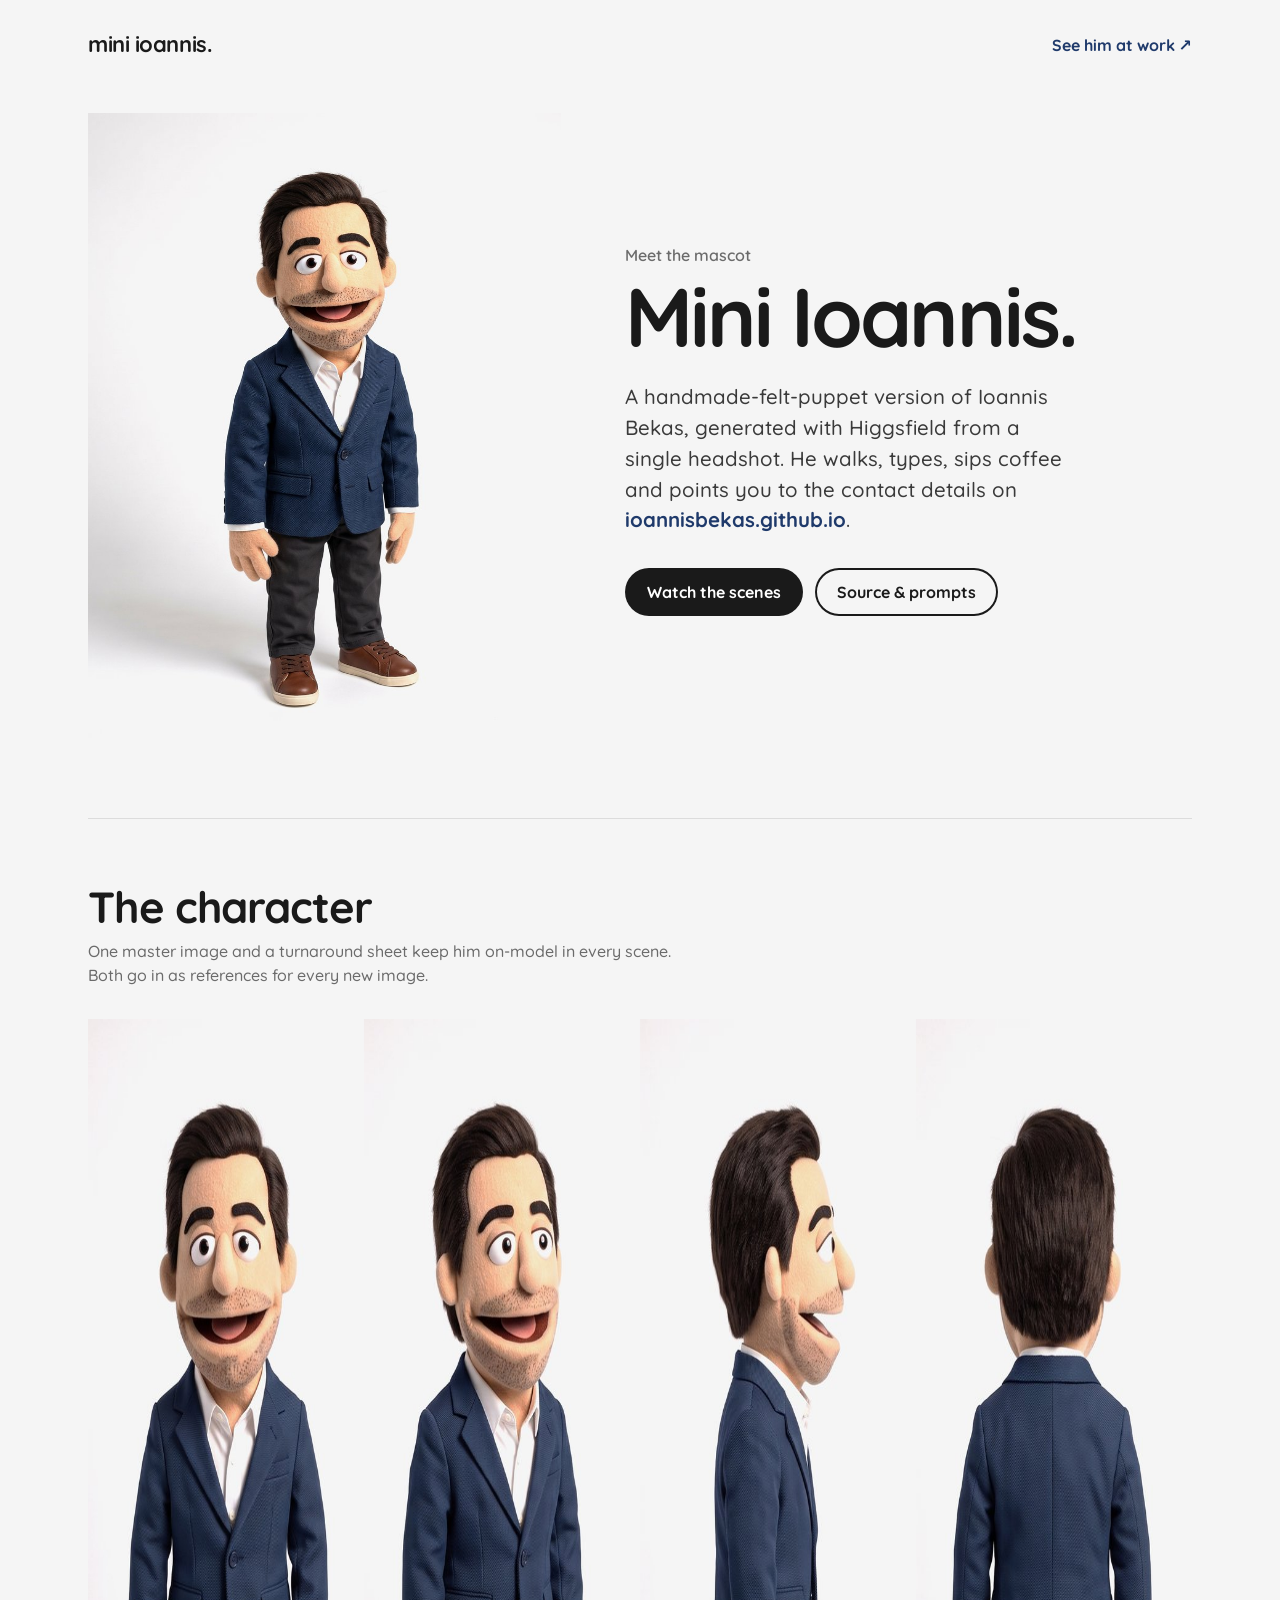
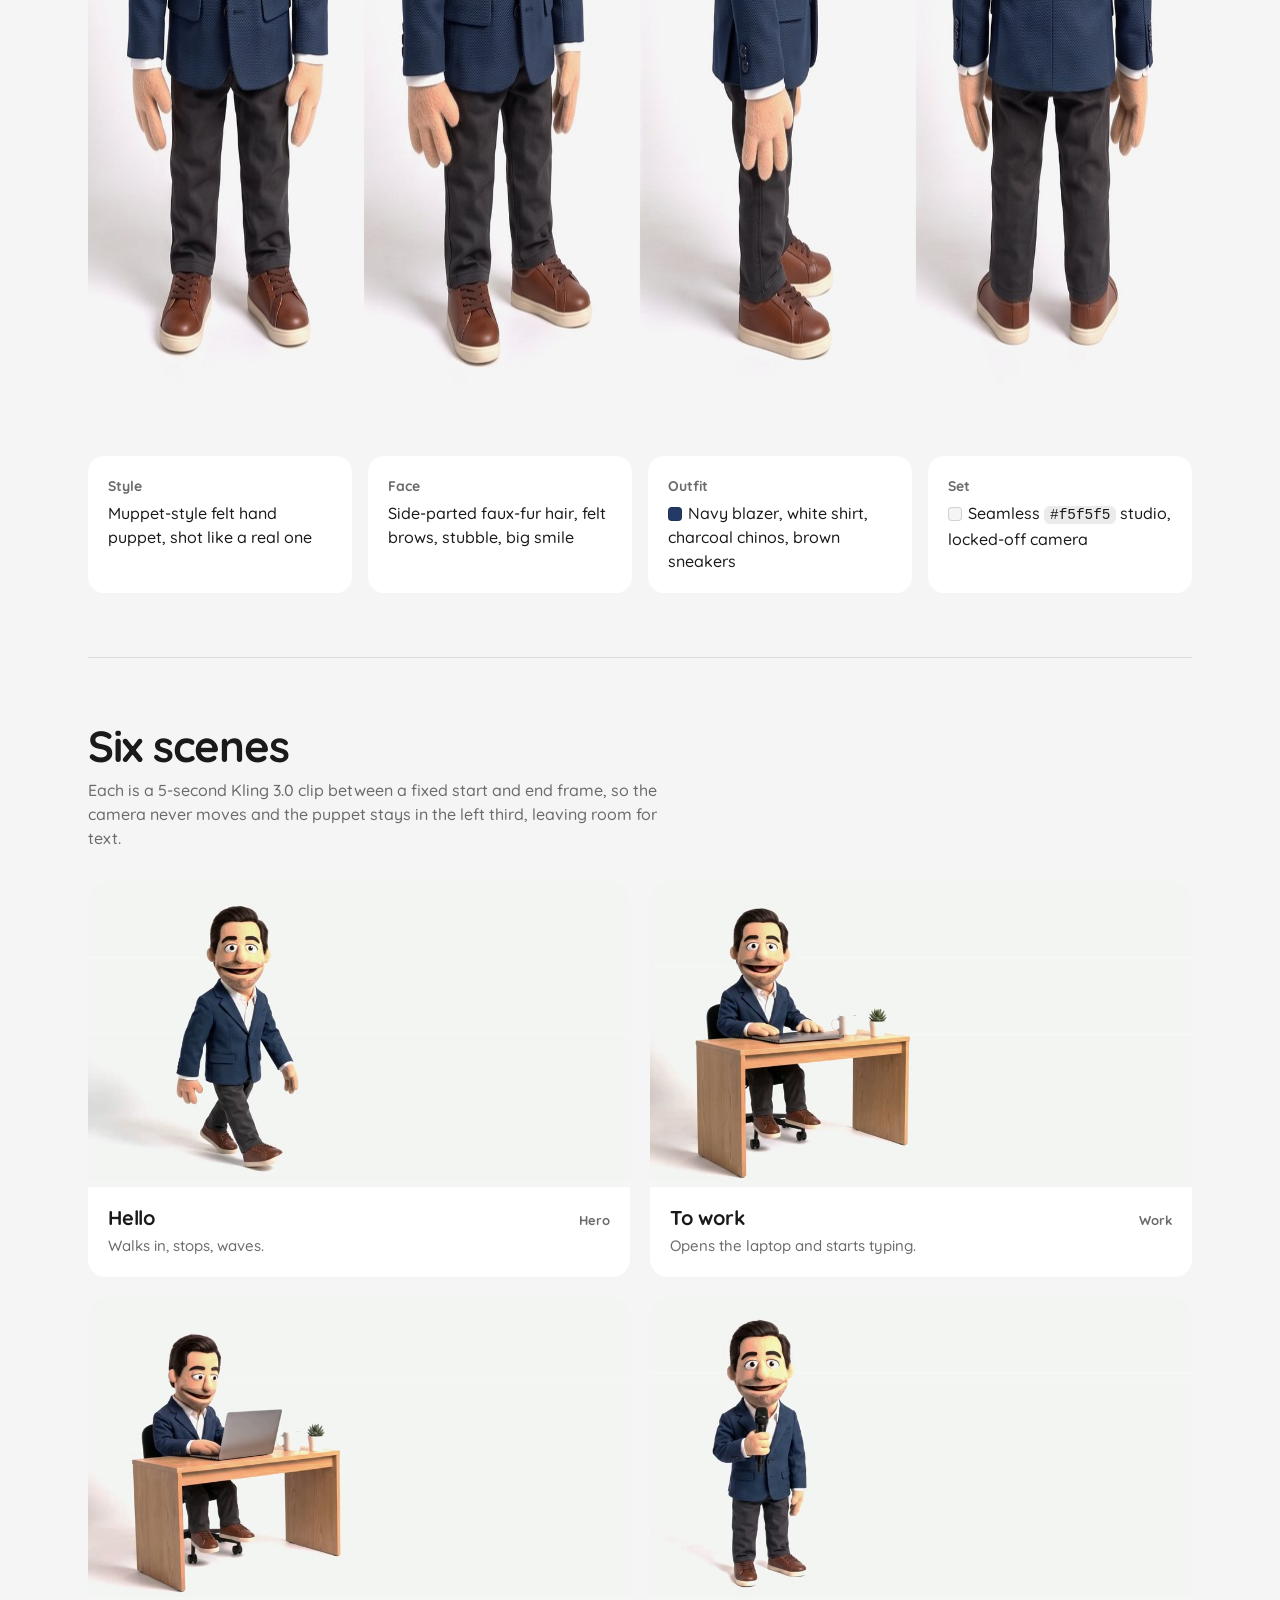
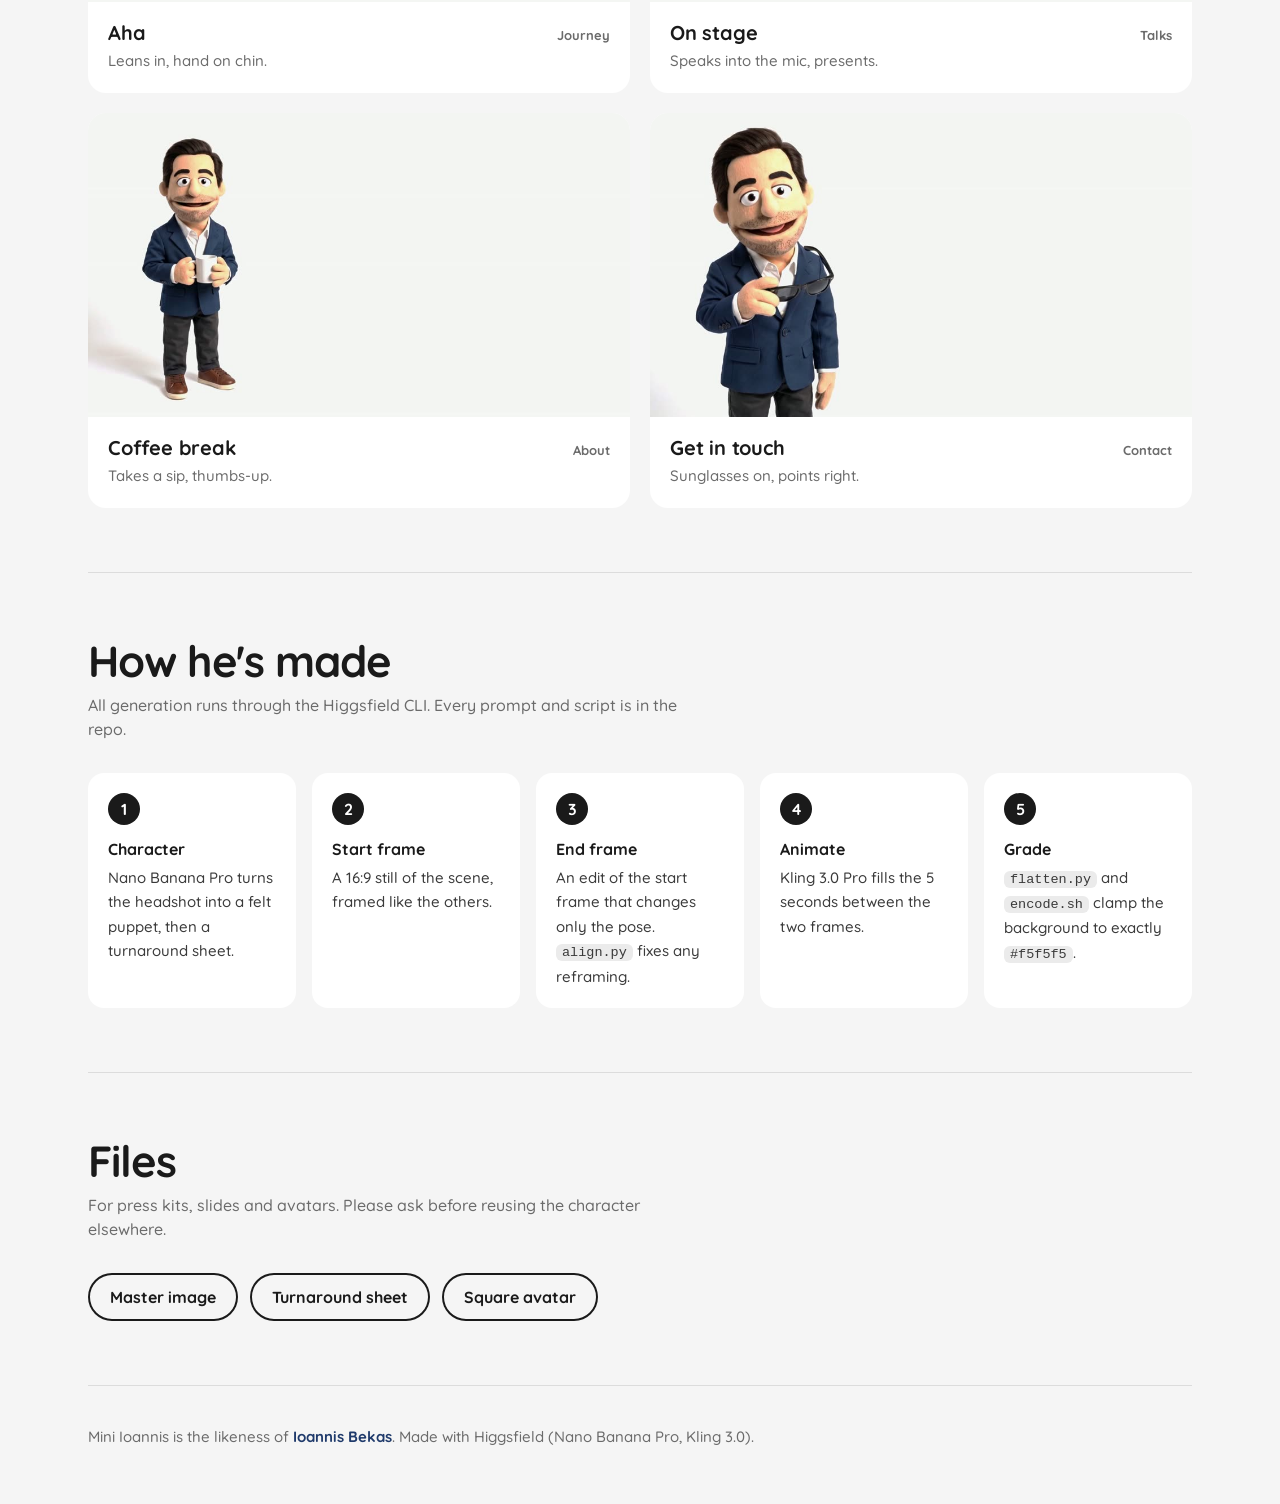
==== index.html @ 3419c479 "Add mascot showcase page for GitHub Pages index.html presents the character, turnaround, six looping" ====
<!doctype html>
<html lang="en">
<head>
  <meta charset="utf-8">
  <meta name="viewport" content="width=device-width, initial-scale=1">
  <title>Mini Ioannis | Mascot</title>
  <meta name="description" content="A felt-puppet version of Ioannis Bekas, generated with Higgsfield: character sheet, scenes and how he was made.">
  <meta name="color-scheme" content="light">
  <meta property="og:title" content="Mini Ioannis, the mascot">
  <meta property="og:image" content="https://ioannisbekas.github.io/Ioannis-Bekas-mascot/docs/character.jpg">
  <link rel="icon" type="image/png" href="docs/favicon.png">
  <link rel="preconnect" href="https://fonts.googleapis.com">
  <link rel="preconnect" href="https://fonts.gstatic.com" crossorigin>
  <link href="https://fonts.googleapis.com/css2?family=Quicksand:wght@500;600;700&display=swap" rel="stylesheet">
  <style>
    :root {
      /* Matches the graded background of every image and clip. */
      --bg: #f5f5f5;
      --ink: #1a1a1a;
      --muted: #6b6b6b;
      --line: #dcdcdc;
      --card: #ffffff;
      --accent: #1f3a6b;
      --gutter: clamp(16px, 4vw, 48px);
      color-scheme: light;
    }
    * { box-sizing: border-box; }
    html { scroll-behavior: smooth; }
    body {
      margin: 0;
      background: var(--bg);
      color: var(--ink);
      font-family: "Quicksand", system-ui, sans-serif;
      font-weight: 500;
      line-height: 1.5;
      -webkit-font-smoothing: antialiased;
    }
    a { color: var(--accent); font-weight: 700; text-decoration: none; }
    a:hover { text-decoration: underline; }
    img, video { display: block; max-width: 100%; }
    .wrap { max-width: 1200px; margin: 0 auto; padding: 0 var(--gutter); }

    header.top { display: flex; justify-content: space-between; align-items: center; padding: 28px 0; }
    .mark { font-weight: 700; font-size: 22px; color: var(--ink); letter-spacing: -0.02em; }

    .hero { display: grid; grid-template-columns: 5fr 6fr; align-items: center; gap: clamp(24px, 5vw, 72px); padding: 24px 0 72px; }
    .hero img { width: 100%; height: auto; }
    .kicker { margin: 0 0 8px; color: var(--muted); font-weight: 600; }
    h1 { margin: 0; font-size: clamp(44px, 6.5vw, 96px); line-height: 1; letter-spacing: -0.035em; }
    .lead { margin: 24px 0 32px; font-size: clamp(18px, 1.6vw, 21px); color: #3a3a3a; max-width: 38ch; }
    .buttons { display: flex; flex-wrap: wrap; gap: 12px; }
    .btn { display: inline-block; padding: 12px 22px; border-radius: 999px; background: var(--ink); color: #fff; }
    .btn--ghost { background: transparent; color: var(--ink); box-shadow: inset 0 0 0 2px var(--ink); }
    .btn:hover { text-decoration: none; transform: translateY(-2px); }
    .btn { transition: transform .2s; }

    section { padding: 64px 0; border-top: 1px solid var(--line); }
    h2 { margin: 0 0 8px; font-size: clamp(30px, 3.4vw, 48px); letter-spacing: -0.025em; line-height: 1.1; }
    .sub { margin: 0 0 32px; color: var(--muted); max-width: 60ch; }

    .spec { display: grid; grid-template-columns: repeat(4, 1fr); gap: 16px; margin: 32px 0 0; padding: 0; list-style: none; }
    .spec li { background: var(--card); border-radius: 16px; padding: 20px; }
    .spec b { display: block; margin-bottom: 4px; font-size: 14px; color: var(--muted); }
    .swatch { display: inline-block; width: 14px; height: 14px; border-radius: 4px; vertical-align: -2px; margin-right: 6px; box-shadow: inset 0 0 0 1px rgba(0,0,0,.15); }

    .scenes { display: grid; grid-template-columns: repeat(2, 1fr); gap: 20px; margin: 0; padding: 0; list-style: none; }
    .scene { background: var(--card); border-radius: 18px; overflow: hidden; }
    .scene video { width: 100%; aspect-ratio: 16 / 9; object-fit: cover; background: var(--bg); }
    .scene-meta { display: flex; justify-content: space-between; align-items: baseline; gap: 12px; padding: 16px 20px 20px; }
    .scene h3 { margin: 0; font-size: 20px; letter-spacing: -0.01em; }
    .scene p { margin: 2px 0 0; color: var(--muted); font-size: 15px; }
    .scene .tag { flex: none; font-size: 13px; font-weight: 700; color: var(--muted); }

    .steps { counter-reset: s; display: grid; grid-template-columns: repeat(5, 1fr); gap: 16px; margin: 0; padding: 0; list-style: none; }
    .steps li { counter-increment: s; background: var(--card); border-radius: 16px; padding: 20px; }
    .steps li::before { content: counter(s); display: grid; place-items: center; width: 32px; height: 32px; margin-bottom: 12px; border-radius: 50%; background: var(--ink); color: #fff; font-weight: 700; }
    .steps b { display: block; margin-bottom: 4px; }
    .steps span { color: #3a3a3a; font-size: 15px; }
    code { font-family: ui-monospace, "Cascadia Code", Consolas, monospace; font-size: .9em; background: #ebebeb; padding: 1px 6px; border-radius: 6px; }

    .downloads { display: flex; flex-wrap: wrap; gap: 12px; }
    footer { padding: 40px 0 56px; color: var(--muted); font-size: 15px; border-top: 1px solid var(--line); }

    @media (max-width: 900px) {
      .hero { grid-template-columns: 1fr; }
      .hero img { max-width: 420px; margin: 0 auto; }
      .spec { grid-template-columns: 1fr 1fr; }
      .scenes { grid-template-columns: 1fr; }
      .steps { grid-template-columns: 1fr; }
    }
    @media (prefers-reduced-motion: reduce) { html { scroll-behavior: auto; } .btn { transition: none; } }
  </style>
</head>
<body>
  <div class="wrap">
    <header class="top">
      <span class="mark">mini ioannis.</span>
      <a href="https://ioannisbekas.github.io/">See him at work ↗</a>
    </header>

    <div class="hero">
      <img src="docs/master-web.jpg" alt="Felt puppet of Ioannis Bekas in a navy blazer, white shirt and charcoal chinos" width="900" height="1200">
      <div>
        <p class="kicker">Meet the mascot</p>
        <h1>Mini Ioannis.</h1>
        <p class="lead">A handmade-felt-puppet version of Ioannis Bekas, generated with Higgsfield from a single headshot. He walks, types, sips coffee and points you to the contact details on <a href="https://ioannisbekas.github.io/">ioannisbekas.github.io</a>.</p>
        <div class="buttons">
          <a class="btn" href="#scenes">Watch the scenes</a>
          <a class="btn btn--ghost" href="https://github.com/IoannisBekas/Ioannis-Bekas-mascot">Source &amp; prompts</a>
        </div>
      </div>
    </div>

    <section id="character">
      <h2>The character</h2>
      <p class="sub">One master image and a turnaround sheet keep him on-model in every scene. Both go in as references for every new image.</p>
      <img src="docs/turnaround-web.jpg" alt="Turnaround sheet: front, three-quarter, side and back views of the puppet" width="1800" height="1005" loading="lazy">
      <ul class="spec">
        <li><b>Style</b>Muppet-style felt hand puppet, shot like a real one</li>
        <li><b>Face</b>Side-parted faux-fur hair, felt brows, stubble, big smile</li>
        <li><b>Outfit</b><span class="swatch" style="background:#233a66"></span>Navy blazer, white shirt, charcoal chinos, brown sneakers</li>
        <li><b>Set</b><span class="swatch" style="background:#f5f5f5"></span>Seamless <code>#f5f5f5</code> studio, locked-off camera</li>
      </ul>
    </section>

    <section id="scenes">
      <h2>Six scenes</h2>
      <p class="sub">Each is a 5-second Kling 3.0 clip between a fixed start and end frame, so the camera never moves and the puppet stays in the left third, leaving room for text.</p>
      <ul class="scenes">
        <li class="scene"><video muted loop playsinline preload="none" poster="docs/posters/scene1.jpg" data-src="video/web/scene1.mp4"></video><div class="scene-meta"><div><h3>Hello</h3><p>Walks in, stops, waves.</p></div><span class="tag">Hero</span></div></li>
        <li class="scene"><video muted loop playsinline preload="none" poster="docs/posters/scene2.jpg" data-src="video/web/scene2.mp4"></video><div class="scene-meta"><div><h3>To work</h3><p>Opens the laptop and starts typing.</p></div><span class="tag">Work</span></div></li>
        <li class="scene"><video muted loop playsinline preload="none" poster="docs/posters/scene3.jpg" data-src="video/web/scene3.mp4"></video><div class="scene-meta"><div><h3>Aha</h3><p>Leans in, hand on chin.</p></div><span class="tag">Journey</span></div></li>
        <li class="scene"><video muted loop playsinline preload="none" poster="docs/posters/scene6.jpg" data-src="video/web/scene6.mp4"></video><div class="scene-meta"><div><h3>On stage</h3><p>Speaks into the mic, presents.</p></div><span class="tag">Talks</span></div></li>
        <li class="scene"><video muted loop playsinline preload="none" poster="docs/posters/scene4.jpg" data-src="video/web/scene4.mp4"></video><div class="scene-meta"><div><h3>Coffee break</h3><p>Takes a sip, thumbs-up.</p></div><span class="tag">About</span></div></li>
        <li class="scene"><video muted loop playsinline preload="none" poster="docs/posters/scene5.jpg" data-src="video/web/scene5.mp4"></video><div class="scene-meta"><div><h3>Get in touch</h3><p>Sunglasses on, points right.</p></div><span class="tag">Contact</span></div></li>
      </ul>
    </section>

    <section id="how">
      <h2>How he's made</h2>
      <p class="sub">All generation runs through the Higgsfield CLI. Every prompt and script is in the repo.</p>
      <ol class="steps">
        <li><b>Character</b><span>Nano Banana Pro turns the headshot into a felt puppet, then a turnaround sheet.</span></li>
        <li><b>Start frame</b><span>A 16:9 still of the scene, framed like the others.</span></li>
        <li><b>End frame</b><span>An edit of the start frame that changes only the pose. <code>align.py</code> fixes any reframing.</span></li>
        <li><b>Animate</b><span>Kling 3.0 Pro fills the 5 seconds between the two frames.</span></li>
        <li><b>Grade</b><span><code>flatten.py</code> and <code>encode.sh</code> clamp the background to exactly <code>#f5f5f5</code>.</span></li>
      </ol>
    </section>

    <section id="downloads">
      <h2>Files</h2>
      <p class="sub">For press kits, slides and avatars. Please ask before reusing the character elsewhere.</p>
      <div class="downloads">
        <a class="btn btn--ghost" href="character/master.png" download>Master image</a>
        <a class="btn btn--ghost" href="character/turnaround.png" download>Turnaround sheet</a>
        <a class="btn btn--ghost" href="character/avatar.png" download>Square avatar</a>
      </div>
    </section>

    <footer>Mini Ioannis is the likeness of <a href="https://ioannisbekas.github.io/">Ioannis Bekas</a>. Made with Higgsfield (Nano Banana Pro, Kling 3.0).</footer>
  </div>

  <script>
    // Clips load and play only while on screen, so the page stays light.
    const io = new IntersectionObserver((entries) => {
      entries.forEach(({ target: v, isIntersecting }) => {
        if (isIntersecting) {
          if (!v.src) v.src = v.dataset.src;
          if (!matchMedia('(prefers-reduced-motion: reduce)').matches) v.play().catch(() => {});
        } else if (v.src) {
          v.pause();
        }
      });
    }, { threshold: 0.35 });
    document.querySelectorAll('video[data-src]').forEach((v) => io.observe(v));
  </script>
</body>
</html>
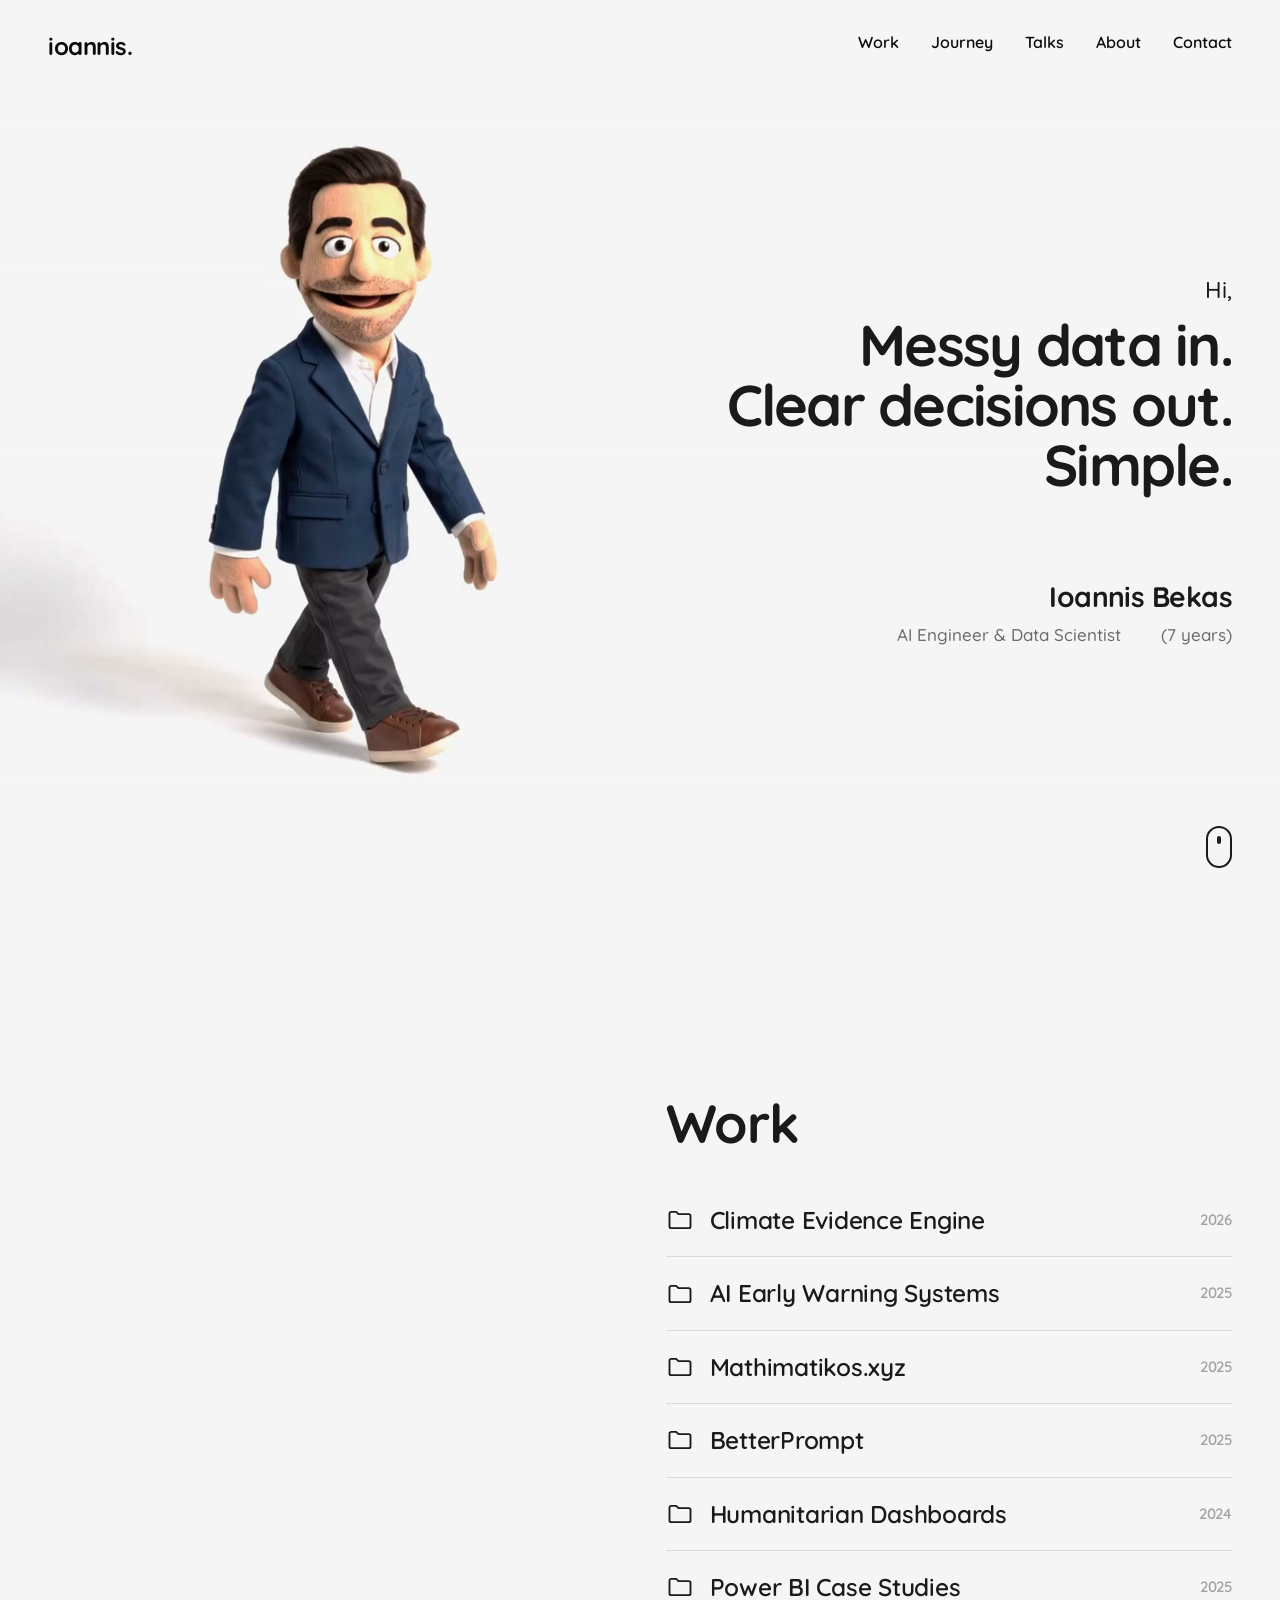
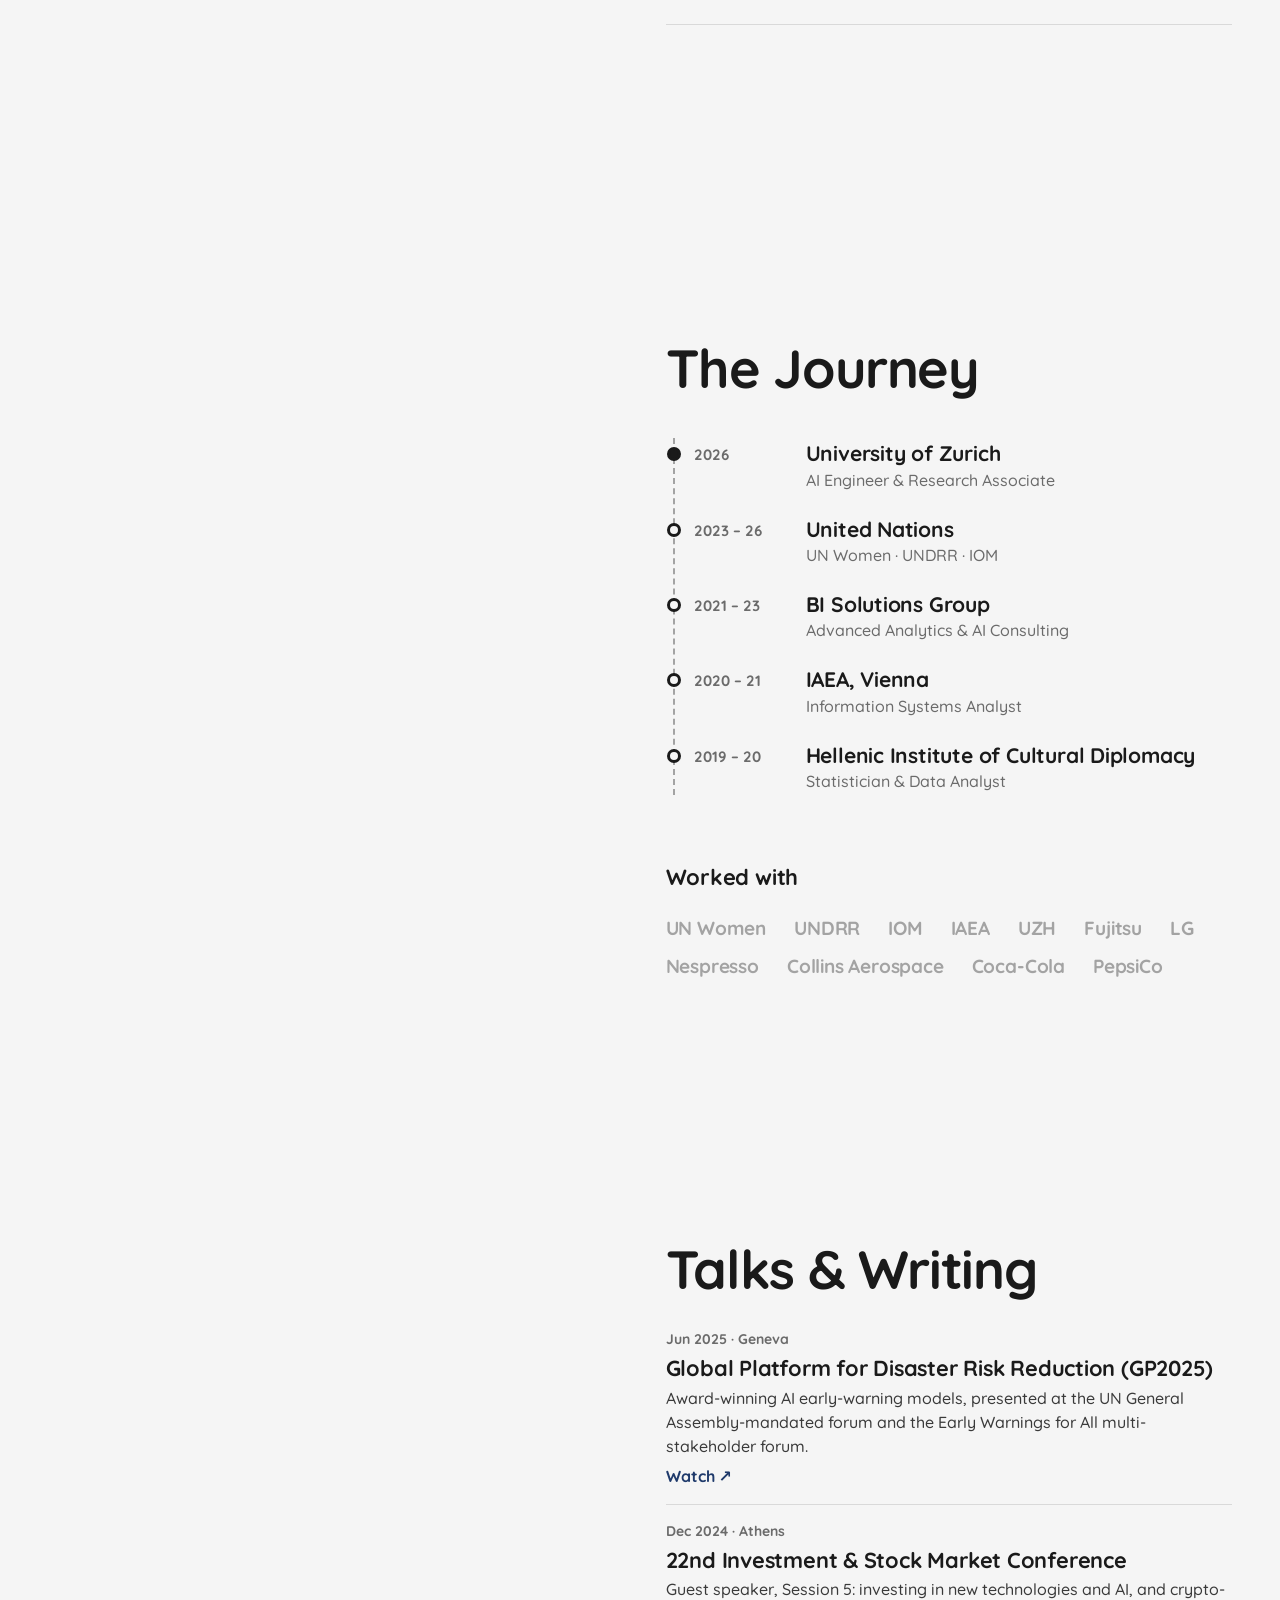
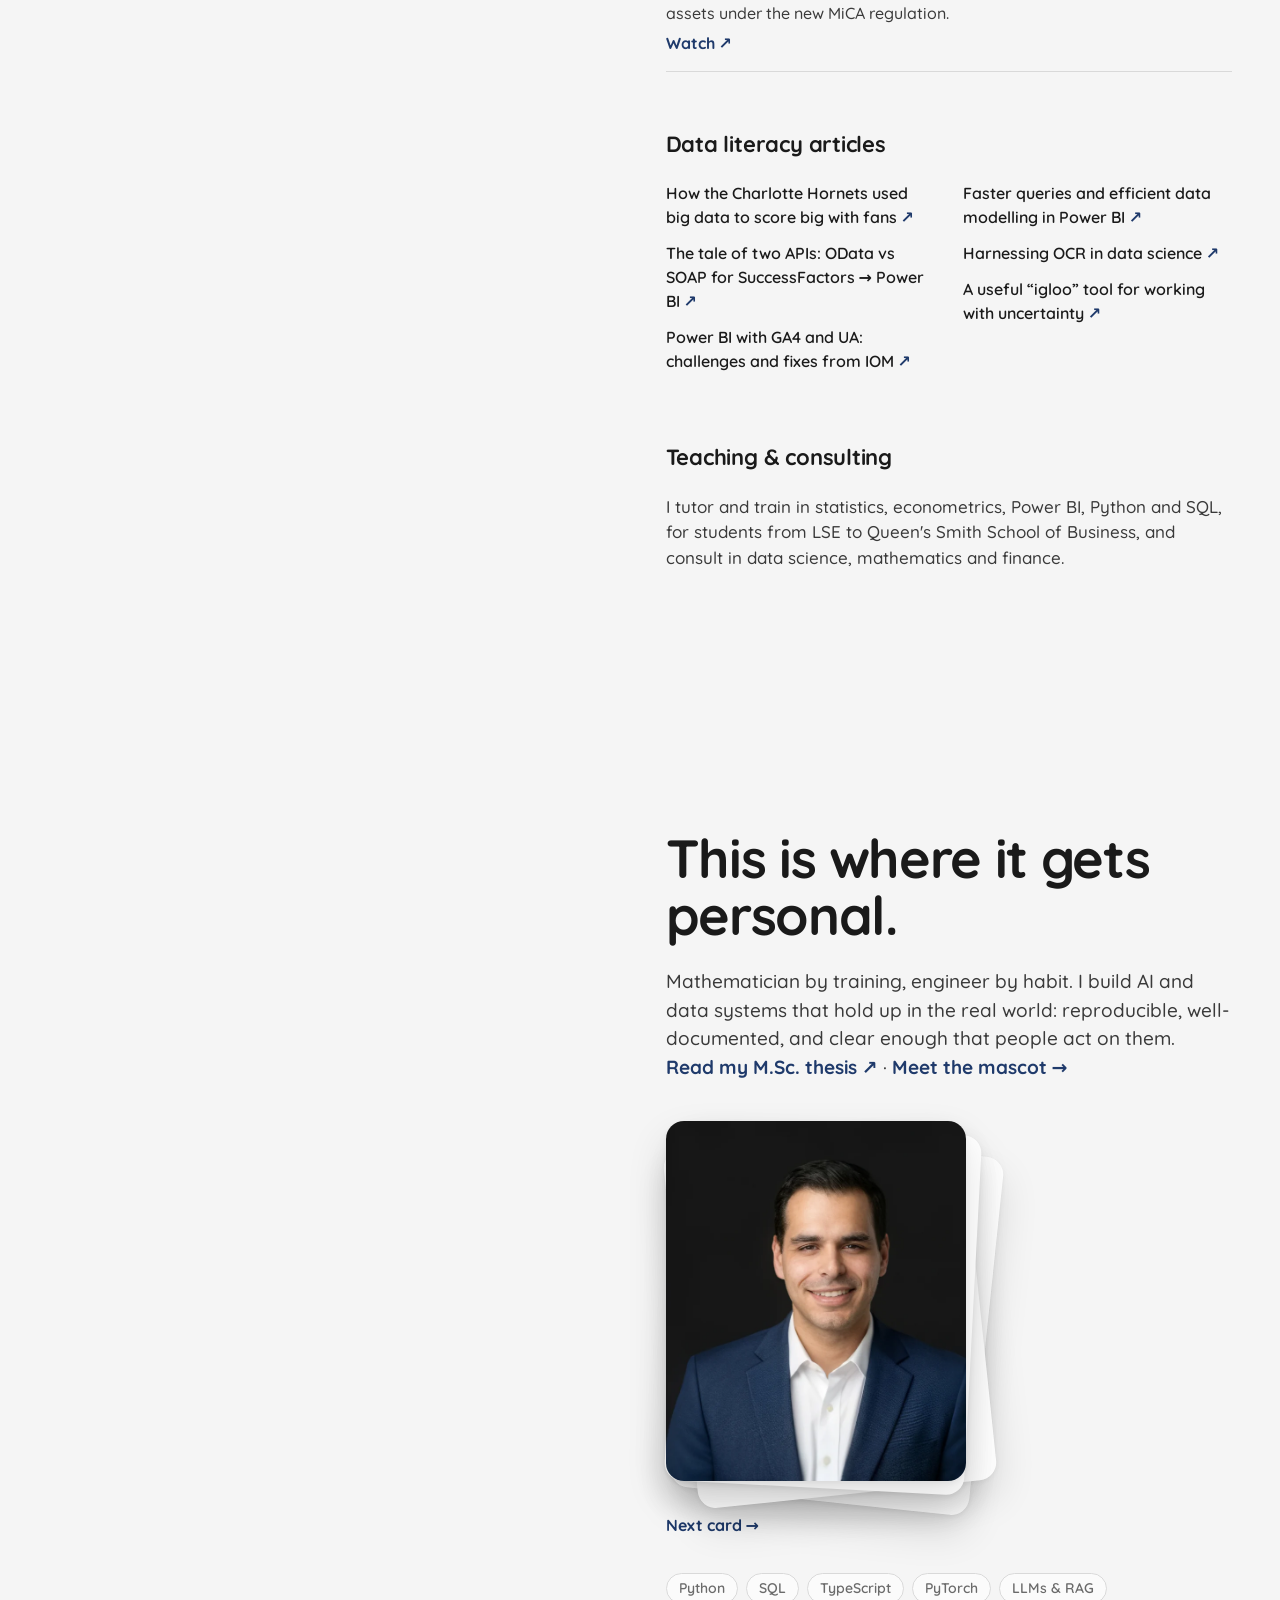
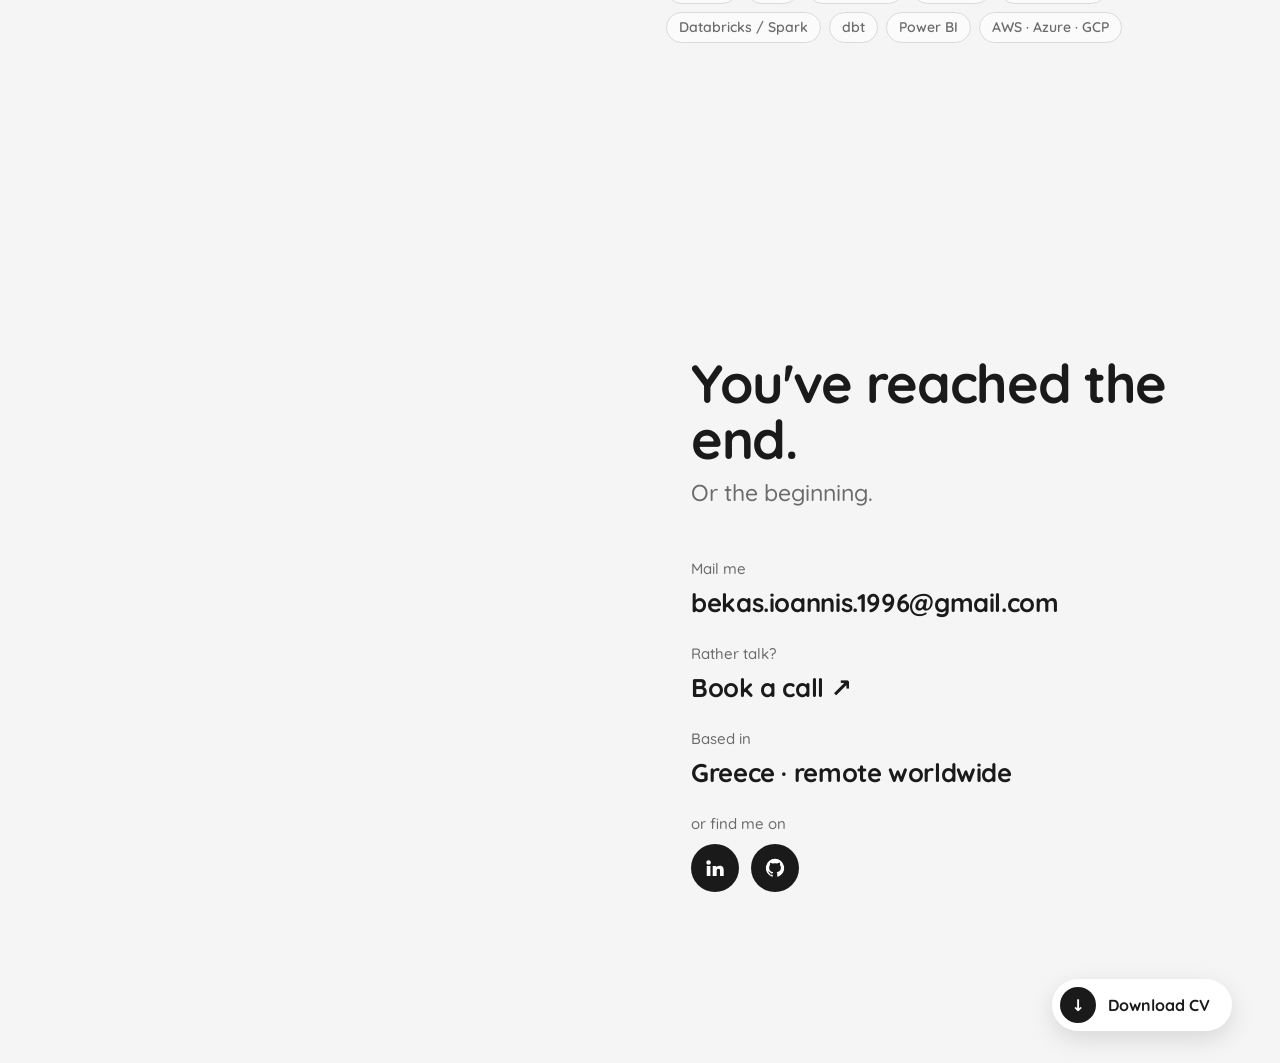
==== commit 0dc18aaa: "Serve the portfolio from this repo; move showcase to /kit/ The portfolio (index.html, styles.css, ma" ====
--- a/index.html
+++ b/index.html
@@ -2,178 +2,233 @@
 <html lang="en">
 <head>
   <meta charset="utf-8">
-  <meta name="viewport" content="width=device-width, initial-scale=1">
-  <title>Mini Ioannis | Mascot</title>
-  <meta name="description" content="A felt-puppet version of Ioannis Bekas, generated with Higgsfield: character sheet, scenes and how he was made.">
+  <meta name="viewport" content="width=device-width, initial-scale=1, viewport-fit=cover">
+  <title>Ioannis Bekas | AI Engineer &amp; Data Scientist</title>
+  <meta name="description" content="Ioannis Bekas: AI engineer and data scientist. Seven years turning messy data into decisions for the United Nations, the University of Zurich and Fortune 500 teams.">
+  <meta name="theme-color" content="#f5f5f5">
   <meta name="color-scheme" content="light">
-  <meta property="og:title" content="Mini Ioannis, the mascot">
-  <meta property="og:image" content="https://ioannisbekas.github.io/Ioannis-Bekas-mascot/docs/character.jpg">
-  <link rel="icon" type="image/png" href="docs/favicon.png">
+  <meta property="og:type" content="website">
+  <meta property="og:title" content="Ioannis Bekas | AI Engineer & Data Scientist">
+  <meta property="og:description" content="Messy data in. Clear decisions out.">
+  <meta property="og:url" content="https://ioannisbekas.github.io/ioannis-Bekas-mascot/">
+  <meta property="og:image" content="https://ioannisbekas.github.io/ioannis-Bekas-mascot/media/img/og.jpg">
+  <link rel="canonical" href="https://ioannisbekas.github.io/ioannis-Bekas-mascot/">
+  <meta name="twitter:card" content="summary_large_image">
+  <link rel="icon" type="image/png" href="media/img/favicon.png">
+  <link rel="apple-touch-icon" href="media/img/apple-touch-icon.png">
   <link rel="preconnect" href="https://fonts.googleapis.com">
   <link rel="preconnect" href="https://fonts.gstatic.com" crossorigin>
   <link href="https://fonts.googleapis.com/css2?family=Quicksand:wght@500;600;700&display=swap" rel="stylesheet">
-  <style>
-    :root {
-      /* Matches the graded background of every image and clip. */
-      --bg: #f5f5f5;
-      --ink: #1a1a1a;
-      --muted: #6b6b6b;
-      --line: #dcdcdc;
-      --card: #ffffff;
-      --accent: #1f3a6b;
-      --gutter: clamp(16px, 4vw, 48px);
-      color-scheme: light;
-    }
-    * { box-sizing: border-box; }
-    html { scroll-behavior: smooth; }
-    body {
-      margin: 0;
-      background: var(--bg);
-      color: var(--ink);
-      font-family: "Quicksand", system-ui, sans-serif;
-      font-weight: 500;
-      line-height: 1.5;
-      -webkit-font-smoothing: antialiased;
-    }
-    a { color: var(--accent); font-weight: 700; text-decoration: none; }
-    a:hover { text-decoration: underline; }
-    img, video { display: block; max-width: 100%; }
-    .wrap { max-width: 1200px; margin: 0 auto; padding: 0 var(--gutter); }
-
-    header.top { display: flex; justify-content: space-between; align-items: center; padding: 28px 0; }
-    .mark { font-weight: 700; font-size: 22px; color: var(--ink); letter-spacing: -0.02em; }
-
-    .hero { display: grid; grid-template-columns: 5fr 6fr; align-items: center; gap: clamp(24px, 5vw, 72px); padding: 24px 0 72px; }
-    .hero img { width: 100%; height: auto; }
-    .kicker { margin: 0 0 8px; color: var(--muted); font-weight: 600; }
-    h1 { margin: 0; font-size: clamp(44px, 6.5vw, 96px); line-height: 1; letter-spacing: -0.035em; }
-    .lead { margin: 24px 0 32px; font-size: clamp(18px, 1.6vw, 21px); color: #3a3a3a; max-width: 38ch; }
-    .buttons { display: flex; flex-wrap: wrap; gap: 12px; }
-    .btn { display: inline-block; padding: 12px 22px; border-radius: 999px; background: var(--ink); color: #fff; }
-    .btn--ghost { background: transparent; color: var(--ink); box-shadow: inset 0 0 0 2px var(--ink); }
-    .btn:hover { text-decoration: none; transform: translateY(-2px); }
-    .btn { transition: transform .2s; }
-
-    section { padding: 64px 0; border-top: 1px solid var(--line); }
-    h2 { margin: 0 0 8px; font-size: clamp(30px, 3.4vw, 48px); letter-spacing: -0.025em; line-height: 1.1; }
-    .sub { margin: 0 0 32px; color: var(--muted); max-width: 60ch; }
-
-    .spec { display: grid; grid-template-columns: repeat(4, 1fr); gap: 16px; margin: 32px 0 0; padding: 0; list-style: none; }
-    .spec li { background: var(--card); border-radius: 16px; padding: 20px; }
-    .spec b { display: block; margin-bottom: 4px; font-size: 14px; color: var(--muted); }
-    .swatch { display: inline-block; width: 14px; height: 14px; border-radius: 4px; vertical-align: -2px; margin-right: 6px; box-shadow: inset 0 0 0 1px rgba(0,0,0,.15); }
-
-    .scenes { display: grid; grid-template-columns: repeat(2, 1fr); gap: 20px; margin: 0; padding: 0; list-style: none; }
-    .scene { background: var(--card); border-radius: 18px; overflow: hidden; }
-    .scene video { width: 100%; aspect-ratio: 16 / 9; object-fit: cover; background: var(--bg); }
-    .scene-meta { display: flex; justify-content: space-between; align-items: baseline; gap: 12px; padding: 16px 20px 20px; }
-    .scene h3 { margin: 0; font-size: 20px; letter-spacing: -0.01em; }
-    .scene p { margin: 2px 0 0; color: var(--muted); font-size: 15px; }
-    .scene .tag { flex: none; font-size: 13px; font-weight: 700; color: var(--muted); }
-
-    .steps { counter-reset: s; display: grid; grid-template-columns: repeat(5, 1fr); gap: 16px; margin: 0; padding: 0; list-style: none; }
-    .steps li { counter-increment: s; background: var(--card); border-radius: 16px; padding: 20px; }
-    .steps li::before { content: counter(s); display: grid; place-items: center; width: 32px; height: 32px; margin-bottom: 12px; border-radius: 50%; background: var(--ink); color: #fff; font-weight: 700; }
-    .steps b { display: block; margin-bottom: 4px; }
-    .steps span { color: #3a3a3a; font-size: 15px; }
-    code { font-family: ui-monospace, "Cascadia Code", Consolas, monospace; font-size: .9em; background: #ebebeb; padding: 1px 6px; border-radius: 6px; }
-
-    .downloads { display: flex; flex-wrap: wrap; gap: 12px; }
-    footer { padding: 40px 0 56px; color: var(--muted); font-size: 15px; border-top: 1px solid var(--line); }
-
-    @media (max-width: 900px) {
-      .hero { grid-template-columns: 1fr; }
-      .hero img { max-width: 420px; margin: 0 auto; }
-      .spec { grid-template-columns: 1fr 1fr; }
-      .scenes { grid-template-columns: 1fr; }
-      .steps { grid-template-columns: 1fr; }
-    }
-    @media (prefers-reduced-motion: reduce) { html { scroll-behavior: auto; } .btn { transition: none; } }
-  </style>
+  <link rel="preload" as="image" href="media/img/scene1_first.jpg">
+  <link rel="stylesheet" href="styles.css">
 </head>
 <body>
-  <div class="wrap">
-    <header class="top">
-      <span class="mark">mini ioannis.</span>
-      <a href="https://ioannisbekas.github.io/">See him at work ↗</a>
-    </header>
-
-    <div class="hero">
-      <img src="docs/master-web.jpg" alt="Felt puppet of Ioannis Bekas in a navy blazer, white shirt and charcoal chinos" width="900" height="1200">
-      <div>
-        <p class="kicker">Meet the mascot</p>
-        <h1>Mini Ioannis.</h1>
-        <p class="lead">A handmade-felt-puppet version of Ioannis Bekas, generated with Higgsfield from a single headshot. He walks, types, sips coffee and points you to the contact details on <a href="https://ioannisbekas.github.io/">ioannisbekas.github.io</a>.</p>
-        <div class="buttons">
-          <a class="btn" href="#scenes">Watch the scenes</a>
-          <a class="btn btn--ghost" href="https://github.com/IoannisBekas/Ioannis-Bekas-mascot">Source &amp; prompts</a>
+  <!-- Fixed puppet scenes. main.js fills each layer with its clip and crossfades them as sections scroll into view. -->
+  <div class="stage" aria-hidden="true">
+    <div class="scene-layer is-active" data-scene="1"><video muted playsinline preload="auto" poster="media/img/scene1_first.jpg"></video></div>
+    <div class="scene-layer" data-scene="2"><video muted playsinline preload="auto" poster="media/img/scene2_first.jpg"></video></div>
+    <div class="scene-layer" data-scene="3"><video muted playsinline preload="auto" poster="media/img/scene3_first.jpg"></video></div>
+    <div class="scene-layer" data-scene="6"><video muted playsinline preload="auto" poster="media/img/scene6_first.jpg"></video></div>
+    <div class="scene-layer" data-scene="4"><video muted playsinline preload="auto" poster="media/img/scene4_first.jpg"></video></div>
+    <div class="scene-layer" data-scene="5"><video muted playsinline preload="auto" poster="media/img/scene5_first.jpg"></video></div>
+  </div>
+
+  <header class="site-header">
+    <a class="wordmark" href="#hero">ioannis.</a>
+    <button class="menu-toggle" aria-expanded="false" aria-controls="site-nav" aria-label="Open menu">
+      <span></span><span></span>
+    </button>
+  </header>
+  <nav id="site-nav" class="site-nav">
+      <a href="#work">Work</a>
+      <a href="#journey">Journey</a>
+      <a href="#talks">Talks</a>
+      <a href="#about">About</a>
+      <a href="#contact">Contact</a>
+  </nav>
+
+  <main>
+    <section id="hero" class="section section--hero" data-scene="1">
+      <div class="section-inner">
+        <p class="hero-hi">Hi,</p>
+        <h1 class="hero-title">
+          <span>Messy data in.</span>
+          <span>Clear decisions out.</span>
+          <span>Simple.</span>
+        </h1>
+        <div class="hero-meta">
+          <p class="hero-name">Ioannis Bekas</p>
+          <p class="hero-role"><span>AI Engineer &amp; Data Scientist</span><span class="muted">(7 years)</span></p>
         </div>
       </div>
-    </div>
-
-    <section id="character">
-      <h2>The character</h2>
-      <p class="sub">One master image and a turnaround sheet keep him on-model in every scene. Both go in as references for every new image.</p>
-      <img src="docs/turnaround-web.jpg" alt="Turnaround sheet: front, three-quarter, side and back views of the puppet" width="1800" height="1005" loading="lazy">
-      <ul class="spec">
-        <li><b>Style</b>Muppet-style felt hand puppet, shot like a real one</li>
-        <li><b>Face</b>Side-parted faux-fur hair, felt brows, stubble, big smile</li>
-        <li><b>Outfit</b><span class="swatch" style="background:#233a66"></span>Navy blazer, white shirt, charcoal chinos, brown sneakers</li>
-        <li><b>Set</b><span class="swatch" style="background:#f5f5f5"></span>Seamless <code>#f5f5f5</code> studio, locked-off camera</li>
-      </ul>
-    </section>
-
-    <section id="scenes">
-      <h2>Six scenes</h2>
-      <p class="sub">Each is a 5-second Kling 3.0 clip between a fixed start and end frame, so the camera never moves and the puppet stays in the left third, leaving room for text.</p>
-      <ul class="scenes">
-        <li class="scene"><video muted loop playsinline preload="none" poster="docs/posters/scene1.jpg" data-src="video/web/scene1.mp4"></video><div class="scene-meta"><div><h3>Hello</h3><p>Walks in, stops, waves.</p></div><span class="tag">Hero</span></div></li>
-        <li class="scene"><video muted loop playsinline preload="none" poster="docs/posters/scene2.jpg" data-src="video/web/scene2.mp4"></video><div class="scene-meta"><div><h3>To work</h3><p>Opens the laptop and starts typing.</p></div><span class="tag">Work</span></div></li>
-        <li class="scene"><video muted loop playsinline preload="none" poster="docs/posters/scene3.jpg" data-src="video/web/scene3.mp4"></video><div class="scene-meta"><div><h3>Aha</h3><p>Leans in, hand on chin.</p></div><span class="tag">Journey</span></div></li>
-        <li class="scene"><video muted loop playsinline preload="none" poster="docs/posters/scene6.jpg" data-src="video/web/scene6.mp4"></video><div class="scene-meta"><div><h3>On stage</h3><p>Speaks into the mic, presents.</p></div><span class="tag">Talks</span></div></li>
-        <li class="scene"><video muted loop playsinline preload="none" poster="docs/posters/scene4.jpg" data-src="video/web/scene4.mp4"></video><div class="scene-meta"><div><h3>Coffee break</h3><p>Takes a sip, thumbs-up.</p></div><span class="tag">About</span></div></li>
-        <li class="scene"><video muted loop playsinline preload="none" poster="docs/posters/scene5.jpg" data-src="video/web/scene5.mp4"></video><div class="scene-meta"><div><h3>Get in touch</h3><p>Sunglasses on, points right.</p></div><span class="tag">Contact</span></div></li>
-      </ul>
-    </section>
-
-    <section id="how">
-      <h2>How he's made</h2>
-      <p class="sub">All generation runs through the Higgsfield CLI. Every prompt and script is in the repo.</p>
-      <ol class="steps">
-        <li><b>Character</b><span>Nano Banana Pro turns the headshot into a felt puppet, then a turnaround sheet.</span></li>
-        <li><b>Start frame</b><span>A 16:9 still of the scene, framed like the others.</span></li>
-        <li><b>End frame</b><span>An edit of the start frame that changes only the pose. <code>align.py</code> fixes any reframing.</span></li>
-        <li><b>Animate</b><span>Kling 3.0 Pro fills the 5 seconds between the two frames.</span></li>
-        <li><b>Grade</b><span><code>flatten.py</code> and <code>encode.sh</code> clamp the background to exactly <code>#f5f5f5</code>.</span></li>
-      </ol>
-    </section>
-
-    <section id="downloads">
-      <h2>Files</h2>
-      <p class="sub">For press kits, slides and avatars. Please ask before reusing the character elsewhere.</p>
-      <div class="downloads">
-        <a class="btn btn--ghost" href="character/master.png" download>Master image</a>
-        <a class="btn btn--ghost" href="character/turnaround.png" download>Turnaround sheet</a>
-        <a class="btn btn--ghost" href="character/avatar.png" download>Square avatar</a>
-      </div>
-    </section>
-
-    <footer>Mini Ioannis is the likeness of <a href="https://ioannisbekas.github.io/">Ioannis Bekas</a>. Made with Higgsfield (Nano Banana Pro, Kling 3.0).</footer>
-  </div>
-
-  <script>
-    // Clips load and play only while on screen, so the page stays light.
-    const io = new IntersectionObserver((entries) => {
-      entries.forEach(({ target: v, isIntersecting }) => {
-        if (isIntersecting) {
-          if (!v.src) v.src = v.dataset.src;
-          if (!matchMedia('(prefers-reduced-motion: reduce)').matches) v.play().catch(() => {});
-        } else if (v.src) {
-          v.pause();
-        }
-      });
-    }, { threshold: 0.35 });
-    document.querySelectorAll('video[data-src]').forEach((v) => io.observe(v));
-  </script>
+      <a class="scroll-cue" href="#work" aria-label="Scroll to work"><span></span></a>
+    </section>
+
+    <section id="work" class="section" data-scene="2">
+      <div class="section-inner">
+        <h2 class="section-title">Work</h2>
+        <ul class="works">
+          <li>
+            <details>
+              <summary><svg class="folder" viewBox="0 0 24 24" aria-hidden="true"><path d="M3 6.5A1.5 1.5 0 0 1 4.5 5h4.2l2 2h8.8A1.5 1.5 0 0 1 21 8.5v9A1.5 1.5 0 0 1 19.5 19h-15A1.5 1.5 0 0 1 3 17.5z"/></svg>Climate Evidence Engine <span class="work-year">2026</span></summary>
+              <div class="work-body">
+                <p>An AI research pipeline for the University of Zurich that reads sustainability reports, annual reports and SEC 10-K filings and turns them into structured, source-linked evidence.</p>
+                <p class="work-stats"><b>5,880</b> evidence rows · <b>392</b> STOXX 600 firms · <b>15</b> climate indicators</p>
+                <ul class="tags"><li>LLM-as-judge</li><li>ClimateBERT</li><li>Python</li><li>Reproducibility</li></ul>
+              </div>
+            </details>
+          </li>
+          <li>
+            <details>
+              <summary><svg class="folder" viewBox="0 0 24 24" aria-hidden="true"><path d="M3 6.5A1.5 1.5 0 0 1 4.5 5h4.2l2 2h8.8A1.5 1.5 0 0 1 21 8.5v9A1.5 1.5 0 0 1 19.5 19h-15A1.5 1.5 0 0 1 3 17.5z"/></svg>AI Early Warning Systems <span class="work-year">2025</span></summary>
+              <div class="work-body">
+                <p>Deep-learning and ML models that forecast tropical storms, droughts and floods for the UN Office for Disaster Risk Reduction. The work won an international award and was presented at GP2025 in Geneva.</p>
+                <ul class="tags"><li>PyTorch</li><li>XGBoost</li><li>Time series</li><li>Power BI</li></ul>
+                <a class="work-link" href="https://www.youtube.com/live/_gxzUT5FB54?t=32160" target="_blank" rel="noopener">Watch the GP2025 presentation ↗</a>
+                <a class="work-link" href="https://www.artsteps.com/view/6835882f4540c76450bd18fb" target="_blank" rel="noopener">Virtual exhibition ↗</a>
+                <a class="work-link" href="https://github.com/IoannisBekas/Disaster-Risk-Reduction-Projects" target="_blank" rel="noopener">Code on GitHub ↗</a>
+              </div>
+            </details>
+          </li>
+          <li>
+            <details>
+              <summary><svg class="folder" viewBox="0 0 24 24" aria-hidden="true"><path d="M3 6.5A1.5 1.5 0 0 1 4.5 5h4.2l2 2h8.8A1.5 1.5 0 0 1 21 8.5v9A1.5 1.5 0 0 1 19.5 19h-15A1.5 1.5 0 0 1 3 17.5z"/></svg>Mathimatikos.xyz <span class="work-year">2025</span></summary>
+              <div class="work-body">
+                <p>A multilingual generative-AI tutoring platform. Type a problem, snap a photo or write it by hand, and get a step-by-step solution with rendered maths and graphs, across mathematics, statistics, finance, physics and computer science. Shaped by feedback from bachelor's and master's students, it teaches the reasoning rather than just handing over answers.</p>
+                <ul class="tags"><li>Multimodal OCR</li><li>RAG</li><li>TypeScript</li><li>PostgreSQL</li></ul>
+                <a class="work-link" href="https://mathimatikos.xyz" target="_blank" rel="noopener">Visit mathimatikos.xyz ↗</a>
+              </div>
+            </details>
+          </li>
+          <li>
+            <details>
+              <summary><svg class="folder" viewBox="0 0 24 24" aria-hidden="true"><path d="M3 6.5A1.5 1.5 0 0 1 4.5 5h4.2l2 2h8.8A1.5 1.5 0 0 1 21 8.5v9A1.5 1.5 0 0 1 19.5 19h-15A1.5 1.5 0 0 1 3 17.5z"/></svg>BetterPrompt <span class="work-year">2025</span></summary>
+              <div class="work-body">
+                <p>A Chrome extension and SaaS backend that turns rough ideas into structured prompts, then drops them straight into ChatGPT, Claude, Gemini, Perplexity and more.</p>
+                <ul class="tags"><li>Chrome MV3</li><li>Node.js</li><li>LLM orchestration</li><li>Payments</li></ul>
+                <a class="work-link" href="https://chromewebstore.google.com/detail/better-prompt/opniocbfeneoikelapjfahphenmkgfdg" target="_blank" rel="noopener">Get it on the Chrome Web Store ↗</a>
+              </div>
+            </details>
+          </li>
+          <li>
+            <details>
+              <summary><svg class="folder" viewBox="0 0 24 24" aria-hidden="true"><path d="M3 6.5A1.5 1.5 0 0 1 4.5 5h4.2l2 2h8.8A1.5 1.5 0 0 1 21 8.5v9A1.5 1.5 0 0 1 19.5 19h-15A1.5 1.5 0 0 1 3 17.5z"/></svg>Humanitarian Dashboards <span class="work-year">2024</span></summary>
+              <div class="work-body">
+                <p>Food-security, displacement and shock-exposure pipelines and dashboards for UN Women, helping teams prioritise support for crisis-affected communities.</p>
+                <ul class="tags"><li>Python</li><li>MapLibre</li><li>Chart.js</li><li>Data governance</li></ul>
+              </div>
+            </details>
+          </li>
+          <li>
+            <details>
+              <summary><svg class="folder" viewBox="0 0 24 24" aria-hidden="true"><path d="M3 6.5A1.5 1.5 0 0 1 4.5 5h4.2l2 2h8.8A1.5 1.5 0 0 1 21 8.5v9A1.5 1.5 0 0 1 19.5 19h-15A1.5 1.5 0 0 1 3 17.5z"/></svg>Power BI Case Studies <span class="work-year">2025</span></summary>
+              <div class="work-body">
+                <p>Independent portfolio dashboards built on synthetic or representative demo data, showing how complex reporting questions become focused, usable Power BI experiences.</p>
+                <ul class="shots">
+                  <li><a href="https://app.powerbi.com/view?r=eyJrIjoiMjI5NDc0MzItZjFjOC00YTBjLWI2ZDMtMzZjOGEzNWUzNDQ1IiwidCI6IjkyZTRkODIxLTQ0ZGYtNGFkYS04MGI1LWQyZjFkYzliMWZlNSIsImMiOjl9" target="_blank" rel="noopener"><img src="media/img/dash_unicef.webp" alt="UNICEF-style audit compliance dashboard with a world risk map" width="800" height="448" loading="lazy"><span>UNICEF-style audit compliance ↗</span></a></li>
+                  <li><a href="https://app.powerbi.com/view?r=eyJrIjoiMzQ0ODJiOWMtNmZlMS00ZGY3LWFmYjktNDQ0MWU4M2FjOTNhIiwidCI6IjkyZTRkODIxLTQ0ZGYtNGFkYS04MGI1LWQyZjFkYzliMWZlNSIsImMiOjl9" target="_blank" rel="noopener"><img src="media/img/dash_iaea.webp" alt="IAEA-style water analysis dashboard with isotope and temperature trends" width="800" height="426" loading="lazy"><span>IAEA-style water science ↗</span></a></li>
+                  <li><a href="https://app.powerbi.com/view?r=eyJrIjoiNzJhZTc4NDMtNzliOS00Y2U0LWI1ZmItYzNkYjFkNTJjNzI5IiwidCI6IjkyZTRkODIxLTQ0ZGYtNGFkYS04MGI1LWQyZjFkYzliMWZlNSIsImMiOjl9" target="_blank" rel="noopener"><img src="media/img/dash_ifc.webp" alt="IFC-style talent analytics dashboard with recruitment funnel" width="800" height="453" loading="lazy"><span>IFC-style talent analytics ↗</span></a></li>
+                </ul>
+                <a class="work-link" href="https://github.com/IoannisBekas/PowerBI-Dashboards" target="_blank" rel="noopener">All dashboards on GitHub ↗</a>
+              </div>
+            </details>
+          </li>
+        </ul>
+      </div>
+    </section>
+
+    <section id="journey" class="section" data-scene="3">
+      <div class="section-inner">
+        <h2 class="section-title">The Journey</h2>
+        <ol class="timeline">
+          <li><span class="tl-year">2026</span><span class="tl-org">University of Zurich</span><span class="tl-role">AI Engineer &amp; Research Associate</span></li>
+          <li><span class="tl-year">2023 – 26</span><span class="tl-org">United Nations</span><span class="tl-role">UN Women · UNDRR · IOM</span></li>
+          <li><span class="tl-year">2021 – 23</span><span class="tl-org">BI Solutions Group</span><span class="tl-role">Advanced Analytics &amp; AI Consulting</span></li>
+          <li><span class="tl-year">2020 – 21</span><span class="tl-org">IAEA, Vienna</span><span class="tl-role">Information Systems Analyst</span></li>
+          <li><span class="tl-year">2019 – 20</span><span class="tl-org">Hellenic Institute of Cultural Diplomacy</span><span class="tl-role">Statistician &amp; Data Analyst</span></li>
+        </ol>
+        <h3 class="subhead">Worked with</h3>
+        <ul class="wordmarks">
+          <li>UN Women</li><li>UNDRR</li><li>IOM</li><li>IAEA</li><li>UZH</li>
+          <li>Fujitsu</li><li>LG</li><li>Nespresso</li><li>Collins Aerospace</li><li>Coca-Cola</li><li>PepsiCo</li>
+        </ul>
+      </div>
+    </section>
+
+    <section id="talks" class="section" data-scene="6">
+      <div class="section-inner">
+        <h2 class="section-title">Talks &amp; Writing</h2>
+        <ul class="talks">
+          <li>
+            <span class="talk-when">Jun 2025 · Geneva</span>
+            <span class="talk-title">Global Platform for Disaster Risk Reduction (GP2025)</span>
+            <span class="talk-what">Award-winning AI early-warning models, presented at the UN General Assembly-mandated forum and the Early Warnings for All multi-stakeholder forum.</span>
+            <a class="work-link" href="https://www.youtube.com/live/_gxzUT5FB54?t=32115" target="_blank" rel="noopener">Watch ↗</a>
+          </li>
+          <li>
+            <span class="talk-when">Dec 2024 · Athens</span>
+            <span class="talk-title">22nd Investment &amp; Stock Market Conference</span>
+            <span class="talk-what">Guest speaker, Session 5: investing in new technologies and AI, and crypto-assets under the new MiCA regulation.</span>
+            <a class="work-link" href="https://www.youtube.com/watch?v=cArE51H0lX4" target="_blank" rel="noopener">Watch ↗</a>
+          </li>
+        </ul>
+        <h3 class="subhead">Data literacy articles</h3>
+        <ul class="articles">
+          <li><a href="https://www.linkedin.com/pulse/how-nba-team-charlotte-hornets-used-big-data-score-fans-ioannis-bekas-ebagf/" target="_blank" rel="noopener">How the Charlotte Hornets used big data to score big with fans</a></li>
+          <li><a href="https://www.linkedin.com/pulse/tale-two-apis-odata-vs-soap-connecting-successfactors-ioannis-bekas-gdbsf/" target="_blank" rel="noopener">The tale of two APIs: OData vs SOAP for SuccessFactors → Power BI</a></li>
+          <li><a href="https://www.linkedin.com/pulse/power-bi-integration-ga4-ua-challenges-solutions-from-ioannis-bekas-fh8if/" target="_blank" rel="noopener">Power BI with GA4 and UA: challenges and fixes from IOM</a></li>
+          <li><a href="https://www.linkedin.com/pulse/faster-queries-efficient-data-modeling-power-bi-ioannis-bekas-pogcf/" target="_blank" rel="noopener">Faster queries and efficient data modelling in Power BI</a></li>
+          <li><a href="https://www.linkedin.com/pulse/harnessing-power-ocr-data-science-extracting-analyzing-ioannis-bekas-0loef/" target="_blank" rel="noopener">Harnessing OCR in data science</a></li>
+          <li><a href="https://www.linkedin.com/pulse/useful-igloo-tool-when-working-uncertainty-ioannis-bekas-aet8f/" target="_blank" rel="noopener">A useful “igloo” tool for working with uncertainty</a></li>
+        </ul>
+        <h3 class="subhead">Teaching &amp; consulting</h3>
+        <p class="teach">I tutor and train in statistics, econometrics, Power BI, Python and SQL, for students from LSE to Queen's Smith School of Business, and consult in data science, mathematics and finance.</p>
+      </div>
+    </section>
+
+    <section id="about" class="section" data-scene="4">
+      <div class="section-inner">
+        <h2 class="section-title">This is where it gets personal.</h2>
+        <p class="lead">Mathematician by training, engineer by habit. I build AI and data systems that hold up in the real world: reproducible, well-documented, and clear enough that people act on them. <a class="inline-link" href="https://dias.library.tuc.gr/entities/publication/1c15f1e2-4936-4d18-b1fc-250337813fe4" target="_blank" rel="noopener">Read my M.Sc. thesis ↗</a> · <a class="inline-link" href="kit/">Meet the mascot →</a></p>
+        <div class="stack" aria-roledescription="card stack">
+          <figure class="card card--photo"><img src="media/img/ioannis.webp" alt="Ioannis Bekas" width="360" height="409" loading="lazy"></figure>
+          <div class="card card--fact"><span class="fact-k">Geneva</span><span class="fact-v">Presented AI early-warning models at GP2025, the UN Global Platform for Disaster Risk Reduction.</span></div>
+          <div class="card card--fact"><span class="fact-k">9.3 / 10</span><span class="fact-v">M.Sc. in Operational Research, Analytics &amp; Decision Making. Thesis on AI and multi-criteria decision analysis.</span></div>
+          <div class="card card--fact"><span class="fact-k">Stockholm</span><span class="fact-v">Exchange semester in Financial Mathematics during my B.Sc. in Mathematics, University of Athens.</span></div>
+          <div class="card card--fact"><span class="fact-k">ΕΛ · EN</span><span class="fact-v">Greek native, fluent in English. Working remotely with teams across Europe.</span></div>
+          <blockquote class="card card--quote"><p>“Ioannis is easily the best tutor/trainer I have had in my professional life.”</p><cite>Gautham · Power BI student</cite></blockquote>
+          <blockquote class="card card--quote"><p>“He's incredibly efficient, respects our company's data privacy, and consistently delivers fast, high-quality results.”</p><cite>Theodore Anton · consulting client</cite></blockquote>
+          <blockquote class="card card--quote"><p>“He taught Statistics for my LSE 2nd year course. Will hire again.”</p><cite>Shalini · LSE student</cite></blockquote>
+        </div>
+        <button class="stack-next" type="button">Next card →</button>
+        <ul class="tags tags--skills">
+          <li>Python</li><li>SQL</li><li>TypeScript</li><li>PyTorch</li><li>LLMs &amp; RAG</li><li>Databricks / Spark</li><li>dbt</li><li>Power BI</li><li>AWS · Azure · GCP</li>
+        </ul>
+      </div>
+    </section>
+
+    <section id="contact" class="section section--contact" data-scene="5">
+      <div class="section-inner">
+        <h2 class="section-title">You've reached the end.</h2>
+        <p class="end-sub">Or the beginning.</p>
+        <dl class="contact">
+          <dt>Mail me</dt>
+          <dd><a href="mailto:bekas.ioannis.1996@gmail.com">bekas.ioannis.1996@gmail.com</a></dd>
+          <dt>Rather talk?</dt>
+          <dd><a href="https://calendar.google.com/calendar/u/0/appointments/schedules/AcZssZ2AmeaTgf0_WRSHIy9kwRUy603-E-4T9Mz8TfQosOodm16fT1pB92IgypC23negth62NxmeY_I2?gv=true" target="_blank" rel="noopener">Book a call ↗</a></dd>
+          <dt>Based in</dt>
+          <dd>Greece · remote worldwide</dd>
+          <dt>or find me on</dt>
+          <dd class="socials">
+            <a href="https://www.linkedin.com/in/ioannisbekas/" target="_blank" rel="noopener" aria-label="LinkedIn"><svg viewBox="0 0 24 24" aria-hidden="true"><path d="M4.98 3.5a2.5 2.5 0 1 1 0 5 2.5 2.5 0 0 1 0-5zM3 9.75h4v11H3zM9.5 9.75h3.8v1.5h.05c.53-1 1.83-1.8 3.65-1.8 3.9 0 4.5 2.4 4.5 5.6v5.7h-4v-5c0-1.2 0-2.8-1.7-2.8s-2 1.3-2 2.7v5.1h-4.3z"/></svg></a>
+            <a href="https://github.com/IoannisBekas" target="_blank" rel="noopener" aria-label="GitHub"><svg viewBox="0 0 24 24" aria-hidden="true"><path d="M12 2a10 10 0 0 0-3.16 19.49c.5.09.68-.22.68-.48v-1.7c-2.78.6-3.37-1.34-3.37-1.34-.45-1.16-1.11-1.47-1.11-1.47-.9-.62.07-.6.07-.6 1 .07 1.53 1.03 1.53 1.03.9 1.52 2.34 1.08 2.91.83.09-.65.35-1.09.63-1.34-2.22-.25-4.56-1.11-4.56-4.94 0-1.09.39-1.98 1.03-2.68-.1-.25-.45-1.27.1-2.64 0 0 .84-.27 2.75 1.02a9.5 9.5 0 0 1 5 0c1.91-1.3 2.75-1.02 2.75-1.02.55 1.37.2 2.39.1 2.64.64.7 1.03 1.59 1.03 2.68 0 3.84-2.34 4.69-4.57 4.93.36.31.68.92.68 1.85v2.75c0 .27.18.58.69.48A10 10 0 0 0 12 2z"/></svg></a>
+          </dd>
+        </dl>
+      </div>
+      <a class="cv-button" href="media/Ioannis_Bekas_CV.pdf" download><span class="cv-icon" aria-hidden="true">↓</span>Download CV</a>
+    </section>
+  </main>
+
+  <script src="main.js" defer></script>
 </body>
 </html>
--- a/styles.css
+++ b/styles.css
@@ -0,0 +1,525 @@
+:root {
+  /* --bg must stay #f5f5f5: the scene videos were colour-graded to exactly this value so they blend into the page. */
+  --bg: #f5f5f5;
+  --ink: #1a1a1a;
+  --muted: #6b6b6b;
+  --faint: #a3a3a3;
+  --line: #d9d9d9;
+  --card: #ffffff;
+  --accent: #1f3a6b;
+  --radius: 18px;
+  --gutter: clamp(16px, 4vw, 48px);
+  --ease: cubic-bezier(.2, .7, .2, 1);
+  color-scheme: light;
+}
+
+*, *::before, *::after { box-sizing: border-box; }
+
+html { scroll-behavior: smooth; -webkit-text-size-adjust: 100%; }
+
+body {
+  margin: 0;
+  background: var(--bg);
+  color: var(--ink);
+  font-family: "Quicksand", system-ui, -apple-system, "Segoe UI", sans-serif;
+  font-weight: 500;
+  line-height: 1.5;
+  -webkit-font-smoothing: antialiased;
+  overflow-x: hidden;
+}
+
+a { color: inherit; }
+img, video { display: block; max-width: 100%; }
+
+/* ---------- Scene stage ---------- */
+.stage {
+  position: fixed;
+  inset: 0;
+  z-index: 0;
+  pointer-events: none;
+  background: var(--bg);
+}
+.scene-layer {
+  position: absolute;
+  inset: 0;
+  display: flex;
+  align-items: center;
+  justify-content: flex-start;
+  opacity: 0;
+  transition: opacity 1s ease-in-out;
+}
+.scene-layer.is-active { opacity: 1; }
+.scene-layer video {
+  flex: none;
+  width: 100%;
+  height: 100%;
+  object-fit: cover;
+  object-position: left center;
+}
+/*
+  Outside 16:10–16:9, filling the screen would crop the puppet or push it into the text column,
+  so the video box is sized to the clip and its inner edges are feathered: browsers decode the
+  #f5f5f5 background a level or so off, and a soft edge hides that where a hard one would show.
+*/
+@media (min-aspect-ratio: 16/9) {
+  .scene-layer video {
+    width: calc(100vh * 16 / 9);
+    -webkit-mask-image: linear-gradient(to right, #000 94%, transparent);
+    mask-image: linear-gradient(to right, #000 94%, transparent);
+  }
+}
+@media (min-width: 1024px) and (max-aspect-ratio: 159/100) {
+  .scene-layer video {
+    height: calc(100vw * 9 / 16);
+    -webkit-mask-image: linear-gradient(to bottom, transparent, #000 5%, #000 95%, transparent);
+    mask-image: linear-gradient(to bottom, transparent, #000 5%, #000 95%, transparent);
+  }
+}
+
+/* ---------- Header & nav ---------- */
+.site-header {
+  position: fixed;
+  top: 0; left: 0; right: 0;
+  z-index: 30;
+  display: flex;
+  align-items: center;
+  justify-content: space-between;
+  padding: 28px var(--gutter);
+  color: #fff;
+  mix-blend-mode: difference;
+  pointer-events: none;
+}
+.site-header > * { pointer-events: auto; }
+.wordmark {
+  font-weight: 700;
+  font-size: 24px;
+  letter-spacing: -0.02em;
+  text-decoration: none;
+}
+.menu-toggle {
+  display: none;
+  width: 44px; height: 44px;
+  padding: 0;
+  border: 0;
+  background: none;
+  color: inherit;
+  cursor: pointer;
+}
+.menu-toggle span {
+  display: block;
+  height: 2px;
+  margin: 6px 10px 6px auto;
+  background: currentColor;
+  border-radius: 2px;
+  transition: transform .3s var(--ease), width .3s var(--ease);
+}
+.menu-toggle span:first-child { width: 24px; }
+.menu-toggle span:last-child { width: 16px; }
+.menu-open .menu-toggle span:first-child { transform: translateY(4px) rotate(45deg); width: 22px; }
+.menu-open .menu-toggle span:last-child { transform: translateY(-4px) rotate(-45deg); width: 22px; }
+
+.site-nav {
+  position: fixed;
+  top: 28px; right: var(--gutter);
+  z-index: 30;
+  display: flex;
+  gap: 32px;
+  height: 28px;
+  align-items: center;
+  color: #fff;
+  mix-blend-mode: difference;
+}
+.site-nav a {
+  font-weight: 600;
+  font-size: 16px;
+  text-decoration: none;
+  position: relative;
+}
+.site-nav a::after {
+  content: "";
+  position: absolute;
+  left: 0; right: 0; bottom: -4px;
+  height: 2px;
+  background: currentColor;
+  transform: scaleX(0);
+  transform-origin: left;
+  transition: transform .3s var(--ease);
+}
+.site-nav a:hover::after,
+.site-nav a[aria-current="true"]::after { transform: scaleX(1); }
+
+/* ---------- Sections ---------- */
+main { position: relative; z-index: 1; }
+
+.section {
+  position: relative;
+  min-height: 100vh;
+  min-height: 100svh;
+  display: flex;
+  align-items: center;
+}
+.section-inner {
+  width: 50%;
+  margin-left: 50%;
+  padding: 140px var(--gutter) 120px clamp(16px, 2vw, 32px);
+}
+
+.section-title {
+  margin: 0 0 32px;
+  font-size: clamp(38px, 4.2vw, 68px);
+  font-weight: 700;
+  line-height: 1.05;
+  letter-spacing: -0.025em;
+}
+.subhead {
+  margin: 56px 0 20px;
+  font-size: 22px;
+  font-weight: 700;
+  letter-spacing: -0.01em;
+}
+.muted { color: var(--muted); }
+
+/* Hero */
+.section--hero .section-inner { text-align: right; }
+.hero-hi { margin: 0 0 8px; font-size: clamp(20px, 1.8vw, 28px); }
+.hero-title {
+  margin: 0;
+  /* 4.5vw keeps the longest line ("Clear decisions out.") on one line inside the 50vw column. */
+  font-size: clamp(40px, 4.5vw, 88px);
+  font-weight: 700;
+  line-height: 1.04;
+  letter-spacing: -0.03em;
+}
+.hero-title span { display: block; }
+.hero-meta { margin-top: clamp(48px, 9vh, 110px); }
+.hero-name { margin: 0; font-size: clamp(24px, 2.2vw, 34px); font-weight: 700; letter-spacing: -0.02em; }
+.hero-role { margin: 4px 0 0; display: flex; justify-content: flex-end; gap: 40px; color: var(--muted); font-size: 17px; }
+
+.hero-title span,
+.hero-hi,
+.hero-meta {
+  animation: rise .9s var(--ease) both;
+}
+.hero-title span:nth-child(1) { animation-delay: .15s; }
+.hero-title span:nth-child(2) { animation-delay: .3s; }
+.hero-title span:nth-child(3) { animation-delay: .45s; }
+.hero-meta { animation-delay: .7s; }
+@keyframes rise { from { opacity: 0; transform: translateY(24px); } to { opacity: 1; transform: none; } }
+
+.scroll-cue {
+  position: absolute;
+  bottom: 32px;
+  right: var(--gutter);
+  width: 26px; height: 42px;
+  border: 2px solid var(--ink);
+  border-radius: 14px;
+}
+.scroll-cue span {
+  position: absolute;
+  left: 50%; top: 8px;
+  width: 4px; height: 8px;
+  margin-left: -2px;
+  border-radius: 2px;
+  background: var(--ink);
+  animation: cue 1.8s ease-in-out infinite;
+}
+@keyframes cue { 0% { opacity: 0; transform: translateY(0); } 30% { opacity: 1; } 100% { opacity: 0; transform: translateY(14px); } }
+
+/* Work */
+.works { list-style: none; margin: 0; padding: 0; }
+.works > li { border-bottom: 1px solid var(--line); }
+.works summary {
+  display: flex;
+  align-items: center;
+  gap: 16px;
+  padding: 18px 0;
+  font-size: clamp(20px, 1.9vw, 28px);
+  font-weight: 600;
+  letter-spacing: -0.01em;
+  cursor: pointer;
+  list-style: none;
+  transition: transform .3s var(--ease), color .2s;
+}
+.works summary::-webkit-details-marker { display: none; }
+.works summary:hover { transform: translateX(6px); }
+.works summary:focus-visible { outline: 2px solid var(--accent); outline-offset: 4px; border-radius: 6px; }
+.folder { width: 28px; height: 28px; flex: none; fill: none; stroke: currentColor; stroke-width: 1.6; stroke-linejoin: round; }
+.works details[open] .folder { fill: var(--ink); }
+.work-year { margin-left: auto; font-size: 15px; font-weight: 600; color: var(--faint); }
+.work-body { padding: 0 0 24px 44px; color: #3a3a3a; font-size: 17px; }
+.work-body p { margin: 0 0 12px; max-width: 56ch; }
+.work-stats b { color: var(--ink); }
+.work-link { display: inline-block; margin-top: 8px; font-weight: 700; color: var(--accent); text-decoration: none; }
+.work-link:hover { text-decoration: underline; }
+.work-link + .work-link { margin-left: 20px; }
+.inline-link { font-weight: 700; color: var(--accent); text-decoration: none; white-space: nowrap; }
+.inline-link:hover { text-decoration: underline; }
+
+.shots {
+  list-style: none;
+  display: grid;
+  grid-template-columns: repeat(3, 1fr);
+  gap: 12px;
+  margin: 16px 0 4px;
+  padding: 0;
+}
+.shots a { display: block; text-decoration: none; font-size: 13px; font-weight: 700; color: var(--accent); }
+.shots img {
+  width: 100%;
+  height: auto;
+  aspect-ratio: 16 / 9;
+  object-fit: cover;
+  object-position: top left;
+  border-radius: 10px;
+  box-shadow: 0 6px 18px rgba(0, 0, 0, .12);
+  margin-bottom: 8px;
+  transition: transform .3s var(--ease);
+}
+.shots a:hover img { transform: translateY(-3px); }
+
+.tags { list-style: none; display: flex; flex-wrap: wrap; gap: 8px; margin: 12px 0 0; padding: 0; }
+.tags li {
+  padding: 4px 12px;
+  border: 1px solid var(--line);
+  border-radius: 999px;
+  font-size: 14px;
+  font-weight: 600;
+  color: var(--muted);
+  background: rgba(255, 255, 255, .6);
+}
+
+/* Journey */
+.timeline {
+  list-style: none;
+  margin: 0;
+  padding: 0 0 0 28px;
+  position: relative;
+}
+.timeline::before {
+  content: "";
+  position: absolute;
+  left: 7px; top: 10px; bottom: 10px;
+  border-left: 2px dashed var(--faint);
+}
+.timeline li {
+  position: relative;
+  display: grid;
+  grid-template-columns: 96px 1fr;
+  column-gap: 16px;
+  padding: 12px 0;
+}
+.timeline li::before {
+  content: "";
+  position: absolute;
+  left: -27px; top: 19px;
+  width: 14px; height: 14px;
+  border-radius: 50%;
+  background: var(--bg);
+  border: 3px solid var(--ink);
+}
+.timeline li:first-child::before { background: var(--ink); }
+.tl-year { grid-row: span 2; font-size: 15px; font-weight: 700; color: var(--muted); padding-top: 4px; }
+.tl-org { font-size: 21px; font-weight: 700; letter-spacing: -0.01em; line-height: 1.3; }
+.tl-role { color: var(--muted); font-size: 16px; }
+
+.wordmarks {
+  list-style: none;
+  display: flex;
+  flex-wrap: wrap;
+  gap: 10px 28px;
+  margin: 0;
+  padding: 0;
+}
+.wordmarks li {
+  font-size: 19px;
+  font-weight: 700;
+  color: var(--faint);
+  letter-spacing: -0.01em;
+  transition: color .2s;
+}
+.wordmarks li:hover { color: var(--ink); }
+
+/* Talks & writing */
+.talks { list-style: none; margin: 0; padding: 0; }
+.talks li { display: grid; gap: 4px; padding: 16px 0; border-bottom: 1px solid var(--line); }
+.talks li:first-child { padding-top: 0; }
+.talk-when { font-size: 14px; font-weight: 700; color: var(--muted); }
+.talk-title { font-size: clamp(19px, 1.7vw, 24px); font-weight: 700; letter-spacing: -0.01em; line-height: 1.25; }
+.talk-what { color: #3a3a3a; font-size: 16px; max-width: 56ch; }
+.talks .work-link { margin-top: 2px; justify-self: start; }
+.articles { list-style: none; margin: 0; padding: 0; columns: 2; column-gap: 28px; }
+.articles li { break-inside: avoid; padding: 0 0 12px; }
+.articles a { font-weight: 600; font-size: 16px; line-height: 1.35; text-decoration: none; background: linear-gradient(currentColor, currentColor) 0 100% / 0 1px no-repeat; transition: background-size .3s var(--ease); }
+.articles a::after { content: " ↗"; color: var(--accent); }
+.articles a:hover { background-size: 100% 1px; }
+.teach { margin: 0; font-size: 17px; color: #3a3a3a; max-width: 56ch; }
+
+/* About */
+.lead { margin: -8px 0 40px; font-size: 19px; color: #3a3a3a; max-width: 52ch; }
+.stack {
+  position: relative;
+  width: min(300px, 78vw);
+  aspect-ratio: 300 / 360;
+  touch-action: pan-y;
+}
+.card {
+  position: absolute;
+  inset: 0;
+  margin: 0;
+  border-radius: var(--radius);
+  background: var(--card);
+  box-shadow: 0 18px 40px rgba(0, 0, 0, .12), 0 2px 6px rgba(0, 0, 0, .06);
+  overflow: hidden;
+  transition: transform .5s var(--ease), opacity .4s;
+  user-select: none;
+  -webkit-user-select: none;
+}
+.card.is-top { cursor: grab; }
+.card.is-dragging { transition: none; cursor: grabbing; }
+.card--photo img { width: 100%; height: 100%; object-fit: cover; pointer-events: none; }
+.card--fact {
+  display: flex;
+  flex-direction: column;
+  justify-content: flex-end;
+  gap: 12px;
+  padding: 28px;
+}
+.fact-k { font-size: 44px; font-weight: 700; letter-spacing: -0.03em; line-height: 1; }
+.fact-v { font-size: 17px; color: #3a3a3a; }
+.card--quote {
+  display: flex;
+  flex-direction: column;
+  justify-content: space-between;
+  padding: 28px;
+  background: var(--ink);
+  color: #fff;
+}
+.card--quote p { margin: 0; font-size: 21px; font-weight: 600; line-height: 1.35; letter-spacing: -0.01em; }
+.card--quote cite { font-style: normal; font-size: 14px; color: #bdbdbd; }
+.stack-next {
+  margin-top: 24px;
+  padding: 8px 0;
+  border: 0;
+  background: none;
+  font: inherit;
+  font-weight: 700;
+  color: var(--accent);
+  cursor: pointer;
+}
+.stack-next:hover { text-decoration: underline; }
+.tags--skills { margin-top: 28px; }
+
+/* Contact */
+.section--contact .section-inner { margin-left: 52%; width: 48%; }
+.end-sub { margin: -24px 0 48px; font-size: clamp(20px, 1.8vw, 26px); color: var(--muted); }
+.contact { margin: 0; }
+.contact dt { font-size: 15px; color: var(--muted); margin-top: 22px; }
+.contact dd { margin: 2px 0 0; font-size: clamp(22px, 2vw, 30px); font-weight: 700; letter-spacing: -0.015em; overflow-wrap: anywhere; }
+.contact dd a { text-decoration: none; background: linear-gradient(currentColor, currentColor) 0 100% / 0 2px no-repeat; transition: background-size .3s var(--ease); }
+.contact dd a:hover { background-size: 100% 2px; }
+.contact .socials { display: flex; gap: 12px; margin-top: 8px; }
+.contact .socials a {
+  display: grid;
+  place-items: center;
+  width: 48px; height: 48px;
+  border-radius: 50%;
+  background: var(--ink);
+  color: #fff;
+  transition: transform .2s var(--ease);
+}
+.contact .socials a:hover { transform: translateY(-3px); }
+.socials svg { width: 22px; height: 22px; fill: currentColor; }
+
+.cv-button {
+  position: absolute;
+  right: var(--gutter);
+  bottom: 32px;
+  display: inline-flex;
+  align-items: center;
+  gap: 12px;
+  padding: 8px 22px 8px 8px;
+  border-radius: 999px;
+  background: #fff;
+  box-shadow: 0 8px 24px rgba(0, 0, 0, .12);
+  font-weight: 700;
+  text-decoration: none;
+  transition: transform .2s var(--ease);
+}
+.cv-button:hover { transform: translateY(-2px); }
+.cv-icon { display: grid; place-items: center; width: 36px; height: 36px; border-radius: 50%; background: var(--ink); color: #fff; }
+
+/* ---------- Mobile & tablet ---------- */
+@media (max-width: 1023px) {
+  .stage { top: auto; height: 50vh; height: 50svh; }
+  .scene-layer { align-items: flex-end; justify-content: center; }
+  /* Mobile clips are 720×744: fit the box to the clip inside the bottom half and feather the edges. */
+  .scene-layer video {
+    width: min(100%, calc(50vh * 720 / 744));
+    width: min(100%, calc(50svh * 720 / 744));
+    height: auto;
+    aspect-ratio: 720 / 744;
+    object-position: center bottom;
+    -webkit-mask-image: linear-gradient(to right, transparent, #000 5%, #000 95%, transparent), linear-gradient(to bottom, transparent, #000 6%);
+    -webkit-mask-composite: source-in;
+    mask-image: linear-gradient(to right, transparent, #000 5%, #000 95%, transparent), linear-gradient(to bottom, transparent, #000 6%);
+    mask-composite: intersect;
+  }
+
+  .menu-toggle { display: block; }
+  .site-nav {
+    inset: 0;
+    top: 0; right: 0;
+    height: auto;
+    z-index: 25;
+    flex-direction: column;
+    justify-content: center;
+    gap: 20px;
+    padding: var(--gutter);
+    background: var(--bg);
+    color: var(--ink);
+    mix-blend-mode: normal;
+    opacity: 0;
+    visibility: hidden;
+    transition: opacity .3s, visibility .3s;
+  }
+  .site-nav a { font-size: 40px; font-weight: 700; letter-spacing: -0.02em; }
+  .menu-open .site-nav { opacity: 1; visibility: visible; }
+
+  .section { align-items: flex-start; padding-bottom: 50svh; }
+  .section-inner,
+  .section--contact .section-inner {
+    width: auto;
+    margin: 0;
+    padding: 96px var(--gutter) 32px;
+  }
+  /* Keeps text legible where it scrolls over the fixed puppet. */
+  .section:not(.section--hero) .section-inner {
+    margin: 0 8px;
+    padding: 96px calc(var(--gutter) - 8px) 28px;
+    border-radius: 0 0 24px 24px;
+    background: linear-gradient(to bottom, rgba(245, 245, 245, .95) calc(100% - 28px), rgba(245, 245, 245, 0));
+  }
+  /* Contact must fit above the close-up puppet in the bottom half. */
+  .section--contact .section-title { margin-bottom: 20px; }
+  .end-sub { margin: -12px 0 20px; }
+  .contact dt { margin-top: 12px; font-size: 14px; }
+  .contact dd { font-size: 20px; }
+  .section--hero .section-inner { text-align: left; }
+  .hero-role { justify-content: flex-start; gap: 16px; }
+  .hero-meta { margin-top: 28px; }
+  .scroll-cue { display: none; }
+  .work-body { padding-left: 0; }
+  .shots { grid-template-columns: 1fr 1fr; }
+  .articles { columns: 1; }
+  .timeline li { grid-template-columns: 1fr; }
+  .tl-year { grid-row: auto; padding-top: 0; }
+  .stack { margin: 0 auto; }
+  .stack-next { display: block; margin: 20px auto 0; }
+  .cv-button { position: fixed; bottom: 16px; right: 16px; z-index: 20; opacity: 0; pointer-events: none; transition: opacity .3s; }
+  .show-cv .cv-button { opacity: 1; pointer-events: auto; }
+}
+
+@media (prefers-reduced-motion: reduce) {
+  html { scroll-behavior: auto; }
+  *, *::before, *::after { animation: none !important; transition-duration: .01ms !important; }
+}
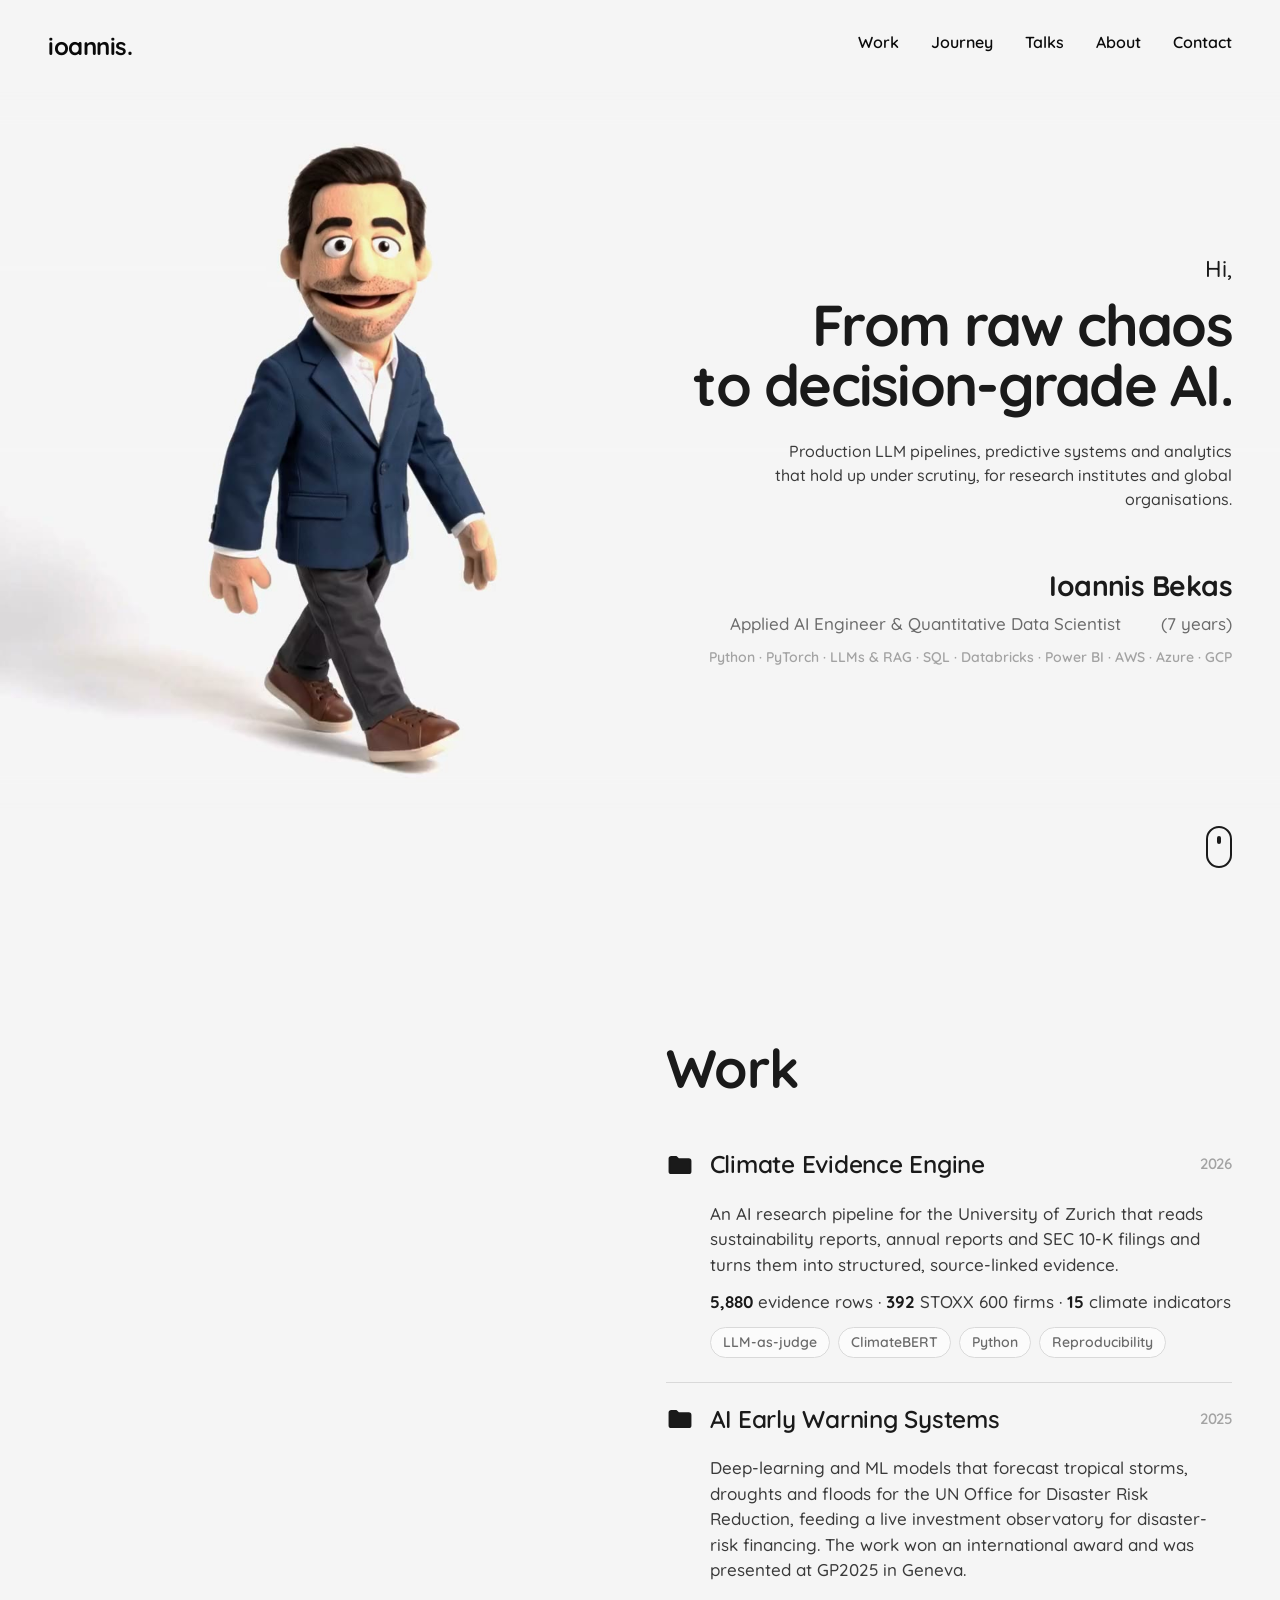
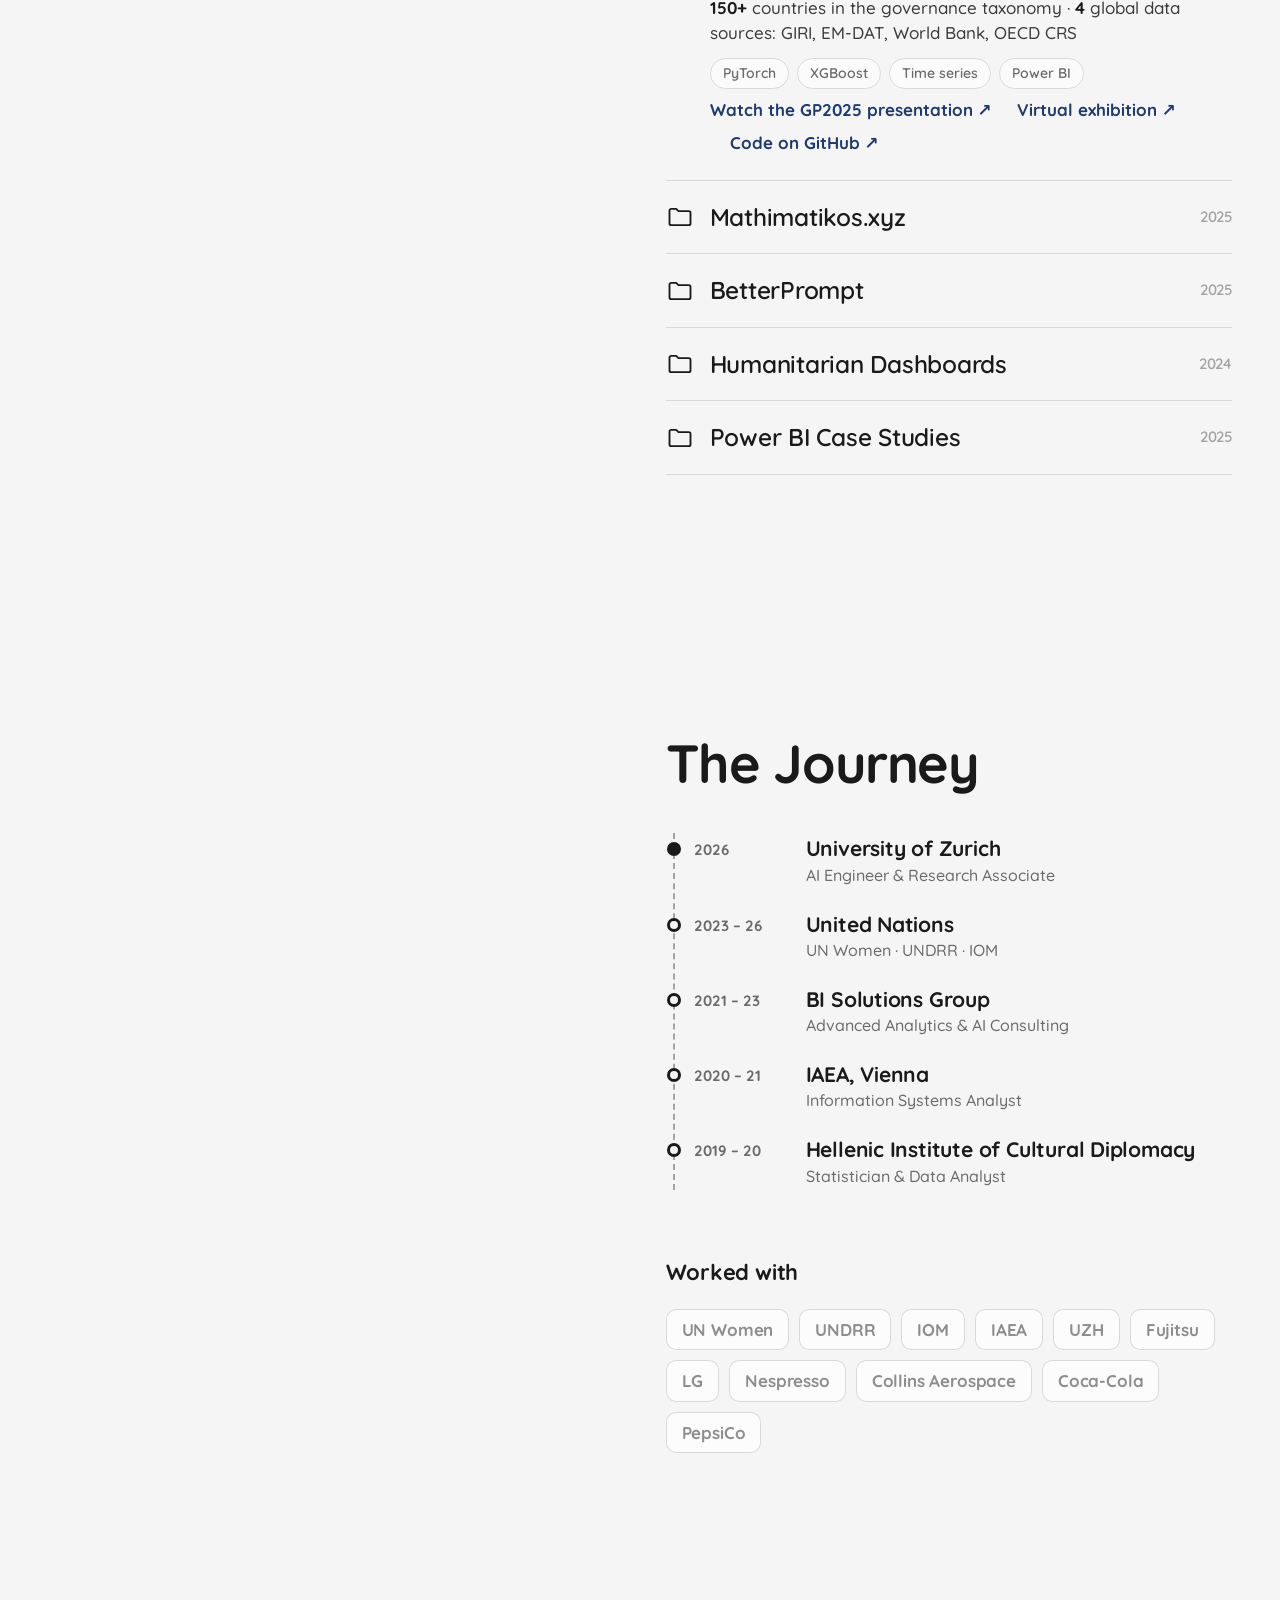
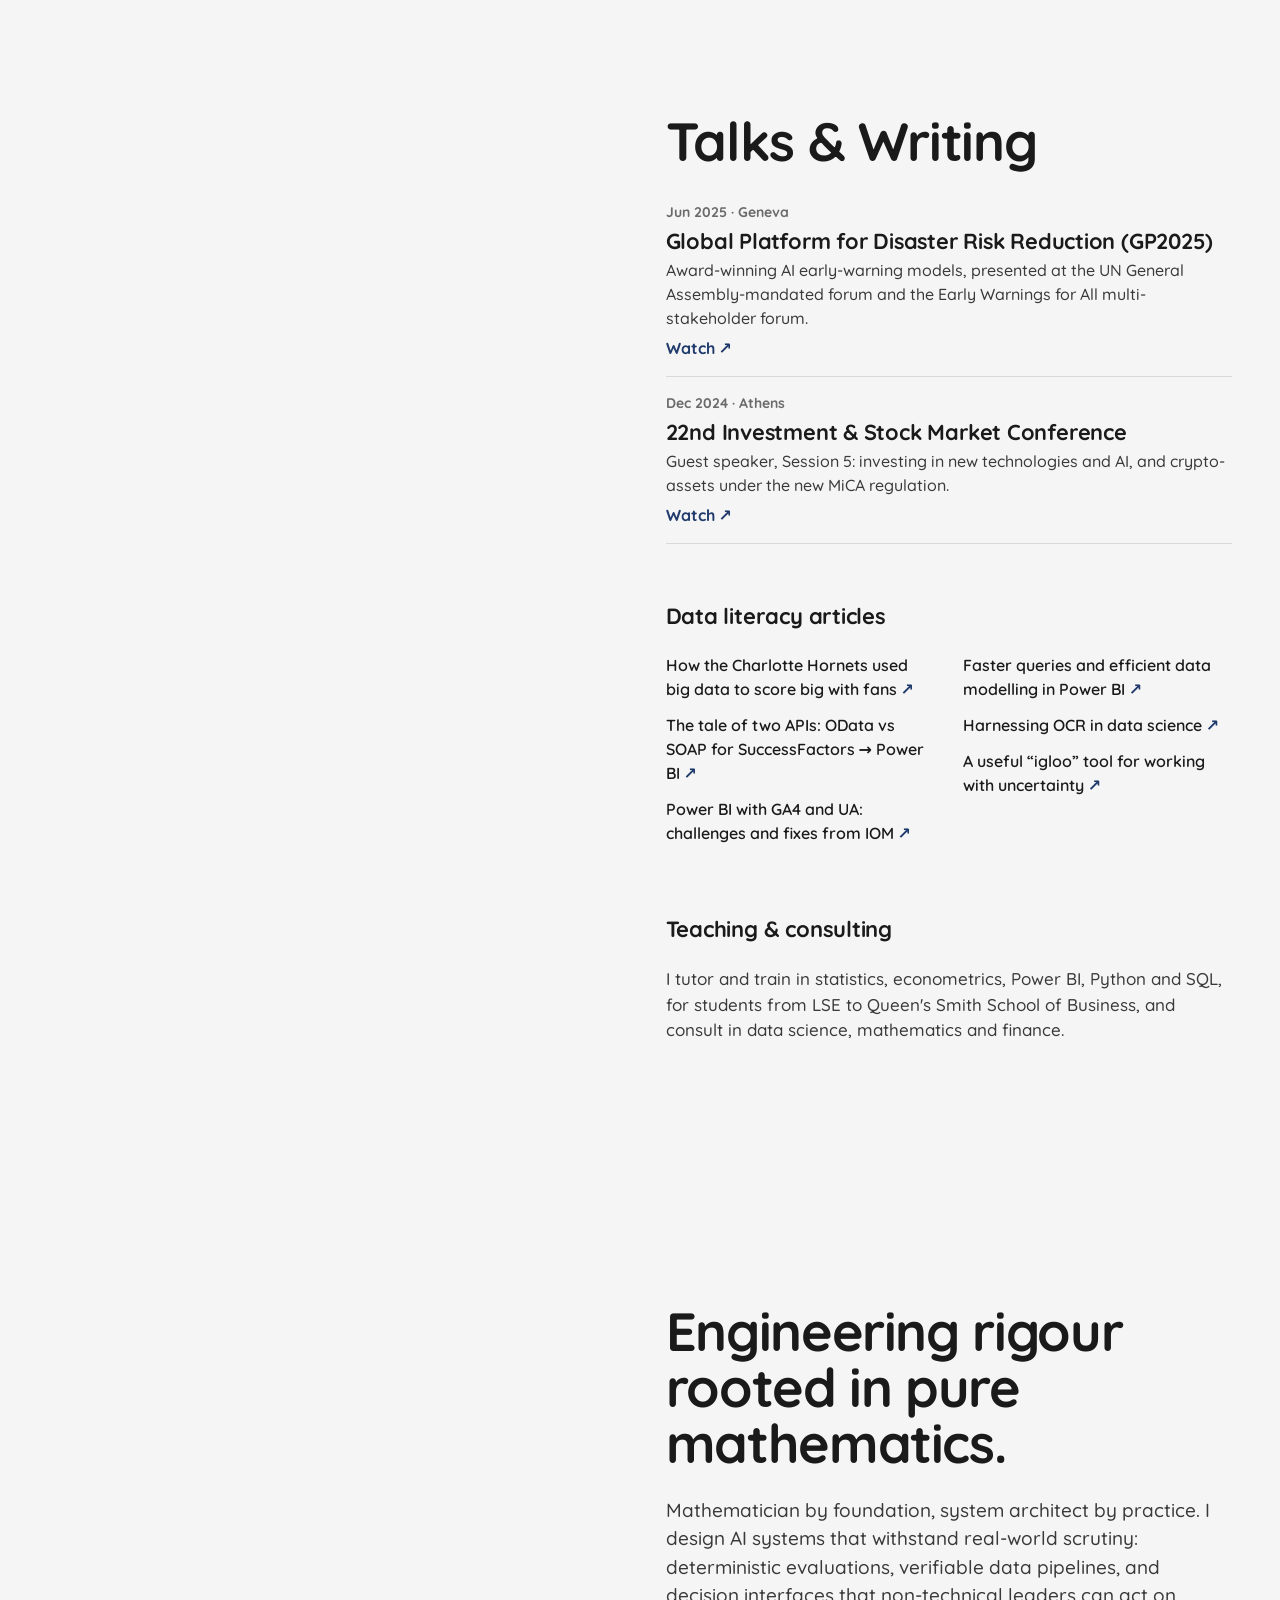
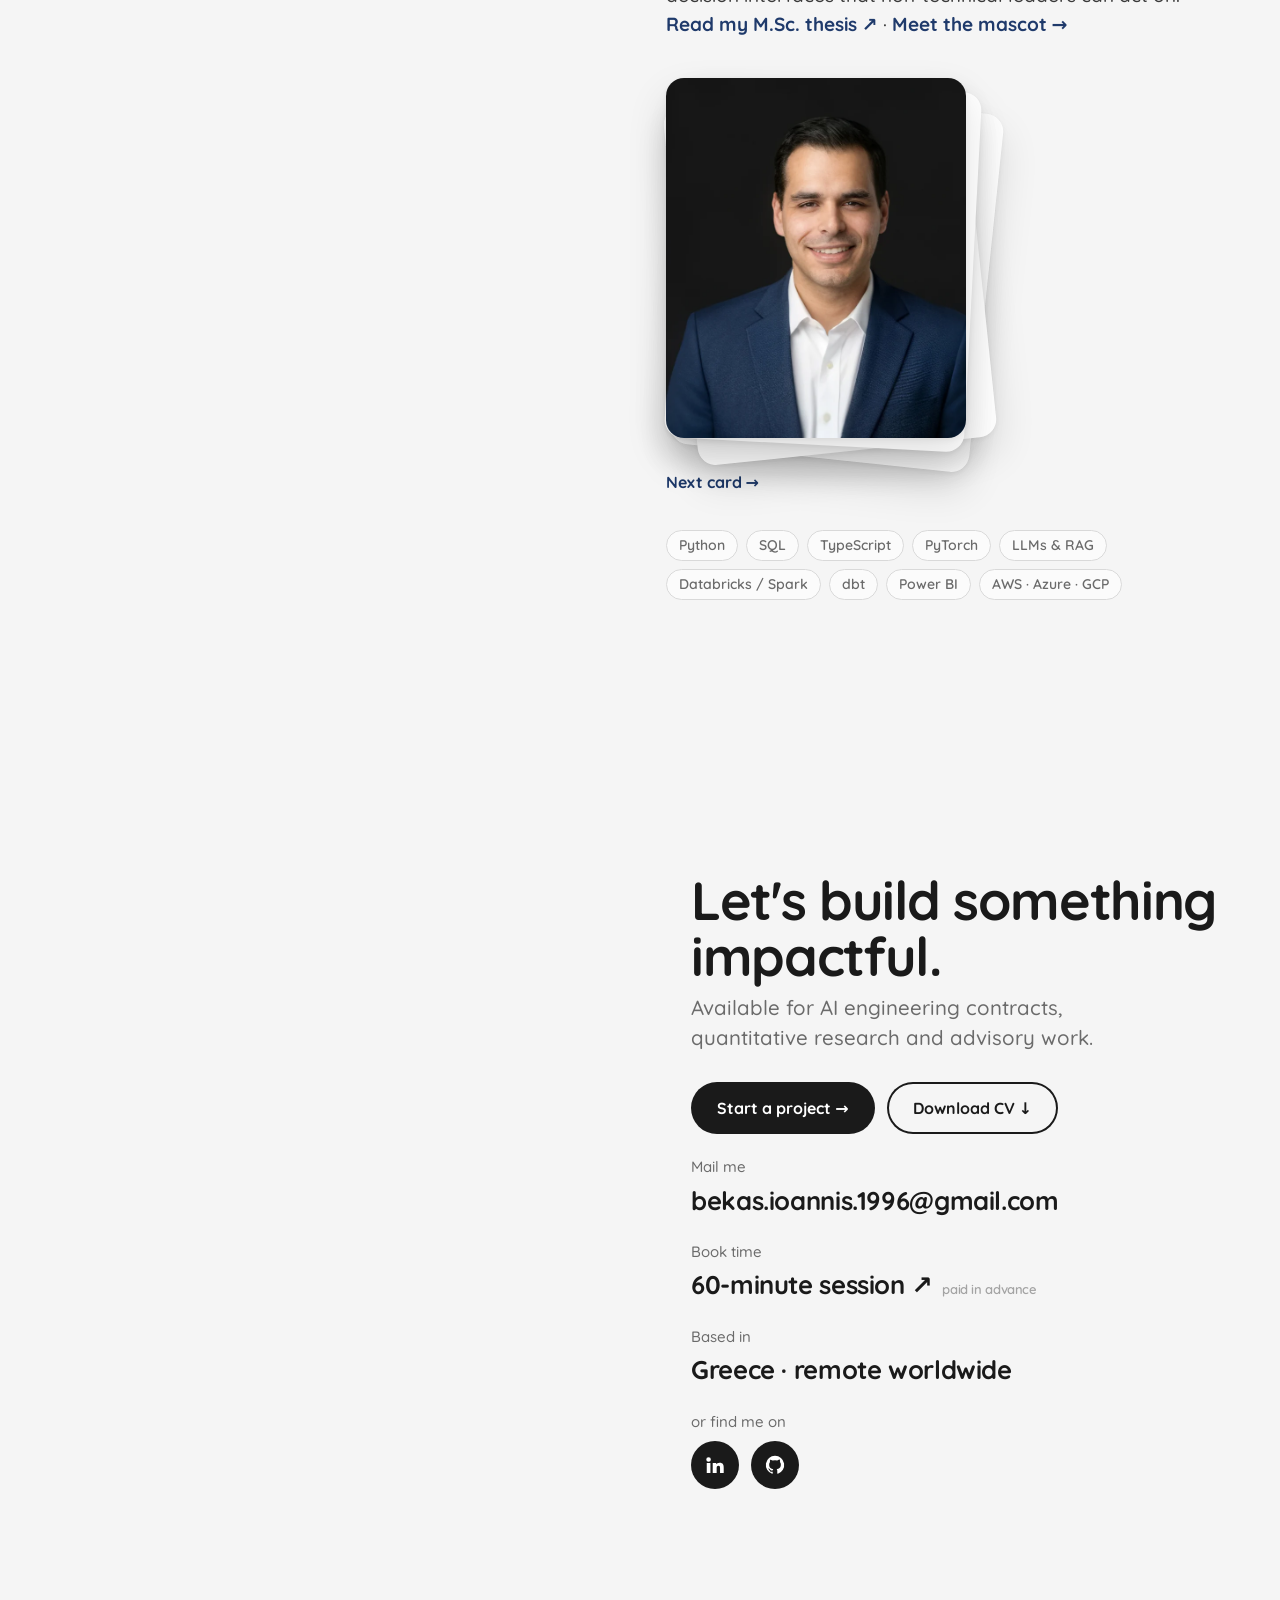
==== commit 42ba29c4: "Sharpen positioning, add proof metrics and lighten first load Hero leads with the outcome and the ro" ====
--- a/index.html
+++ b/index.html
@@ -52,13 +52,14 @@
       <div class="section-inner">
         <p class="hero-hi">Hi,</p>
         <h1 class="hero-title">
-          <span>Messy data in.</span>
-          <span>Clear decisions out.</span>
-          <span>Simple.</span>
+          <span>From raw chaos</span>
+          <span>to decision-grade AI.</span>
         </h1>
+        <p class="hero-sub">Production LLM pipelines, predictive systems and analytics that hold up under scrutiny, for research institutes and global organisations.</p>
         <div class="hero-meta">
           <p class="hero-name">Ioannis Bekas</p>
-          <p class="hero-role"><span>AI Engineer &amp; Data Scientist</span><span class="muted">(7 years)</span></p>
+          <p class="hero-role"><span>Applied AI Engineer &amp; Quantitative Data Scientist</span><span class="muted">(7 years)</span></p>
+          <p class="hero-stack">Python · PyTorch · LLMs &amp; RAG · SQL · Databricks · Power BI · AWS · Azure · GCP</p>
         </div>
       </div>
       <a class="scroll-cue" href="#work" aria-label="Scroll to work"><span></span></a>
@@ -69,7 +70,7 @@
         <h2 class="section-title">Work</h2>
         <ul class="works">
           <li>
-            <details>
+            <details open>
               <summary><svg class="folder" viewBox="0 0 24 24" aria-hidden="true"><path d="M3 6.5A1.5 1.5 0 0 1 4.5 5h4.2l2 2h8.8A1.5 1.5 0 0 1 21 8.5v9A1.5 1.5 0 0 1 19.5 19h-15A1.5 1.5 0 0 1 3 17.5z"/></svg>Climate Evidence Engine <span class="work-year">2026</span></summary>
               <div class="work-body">
                 <p>An AI research pipeline for the University of Zurich that reads sustainability reports, annual reports and SEC 10-K filings and turns them into structured, source-linked evidence.</p>
@@ -79,10 +80,11 @@
             </details>
           </li>
           <li>
-            <details>
+            <details open>
               <summary><svg class="folder" viewBox="0 0 24 24" aria-hidden="true"><path d="M3 6.5A1.5 1.5 0 0 1 4.5 5h4.2l2 2h8.8A1.5 1.5 0 0 1 21 8.5v9A1.5 1.5 0 0 1 19.5 19h-15A1.5 1.5 0 0 1 3 17.5z"/></svg>AI Early Warning Systems <span class="work-year">2025</span></summary>
               <div class="work-body">
-                <p>Deep-learning and ML models that forecast tropical storms, droughts and floods for the UN Office for Disaster Risk Reduction. The work won an international award and was presented at GP2025 in Geneva.</p>
+                <p>Deep-learning and ML models that forecast tropical storms, droughts and floods for the UN Office for Disaster Risk Reduction, feeding a live investment observatory for disaster-risk financing. The work won an international award and was presented at GP2025 in Geneva.</p>
+                <p class="work-stats"><b>150+</b> countries in the governance taxonomy · <b>4</b> global data sources: GIRI, EM-DAT, World Bank, OECD CRS</p>
                 <ul class="tags"><li>PyTorch</li><li>XGBoost</li><li>Time series</li><li>Power BI</li></ul>
                 <a class="work-link" href="https://www.youtube.com/live/_gxzUT5FB54?t=32160" target="_blank" rel="noopener">Watch the GP2025 presentation ↗</a>
                 <a class="work-link" href="https://www.artsteps.com/view/6835882f4540c76450bd18fb" target="_blank" rel="noopener">Virtual exhibition ↗</a>
@@ -94,8 +96,9 @@
             <details>
               <summary><svg class="folder" viewBox="0 0 24 24" aria-hidden="true"><path d="M3 6.5A1.5 1.5 0 0 1 4.5 5h4.2l2 2h8.8A1.5 1.5 0 0 1 21 8.5v9A1.5 1.5 0 0 1 19.5 19h-15A1.5 1.5 0 0 1 3 17.5z"/></svg>Mathimatikos.xyz <span class="work-year">2025</span></summary>
               <div class="work-body">
-                <p>A multilingual generative-AI tutoring platform. Type a problem, snap a photo or write it by hand, and get a step-by-step solution with rendered maths and graphs, across mathematics, statistics, finance, physics and computer science. Shaped by feedback from bachelor's and master's students, it teaches the reasoning rather than just handing over answers.</p>
-                <ul class="tags"><li>Multimodal OCR</li><li>RAG</li><li>TypeScript</li><li>PostgreSQL</li></ul>
+                <p>An AI-native STEM reasoning engine. Multimodal OCR and RAG pipelines break a problem down into step-by-step, validated explanations with rendered maths and graphs, instead of one opaque answer. Queue-backed services, typed API contracts and usage metering keep it running in production.</p>
+                <p class="work-stats"><b>5</b> subjects: maths, statistics, finance, physics, CS · <b>3</b> input modes: typed, photo, handwriting</p>
+                <ul class="tags"><li>Multimodal OCR</li><li>RAG</li><li>TypeScript</li><li>PostgreSQL</li><li>Redis queues</li></ul>
                 <a class="work-link" href="https://mathimatikos.xyz" target="_blank" rel="noopener">Visit mathimatikos.xyz ↗</a>
               </div>
             </details>
@@ -104,8 +107,9 @@
             <details>
               <summary><svg class="folder" viewBox="0 0 24 24" aria-hidden="true"><path d="M3 6.5A1.5 1.5 0 0 1 4.5 5h4.2l2 2h8.8A1.5 1.5 0 0 1 21 8.5v9A1.5 1.5 0 0 1 19.5 19h-15A1.5 1.5 0 0 1 3 17.5z"/></svg>BetterPrompt <span class="work-year">2025</span></summary>
               <div class="work-body">
-                <p>A Chrome extension and SaaS backend that turns rough ideas into structured prompts, then drops them straight into ChatGPT, Claude, Gemini, Perplexity and more.</p>
-                <ul class="tags"><li>Chrome MV3</li><li>Node.js</li><li>LLM orchestration</li><li>Payments</li></ul>
+                <p>A Chrome extension and SaaS backend that rewrites rough input into expert-level prompts: intent analysis, academic/technical/creative classification, tone control and guided refinement, inserted straight into the tool you're already in. The backend routes between Gemini and Anthropic behind a secure proxy, with quota metering and subscriptions.</p>
+                <p class="work-stats"><b>8</b> AI tools supported · <b>4</b> prompt classes · secure key proxy, no keys in the browser</p>
+                <ul class="tags"><li>Chrome MV3</li><li>Node.js</li><li>LLM orchestration</li><li>PostgreSQL</li><li>Payments</li></ul>
                 <a class="work-link" href="https://chromewebstore.google.com/detail/better-prompt/opniocbfeneoikelapjfahphenmkgfdg" target="_blank" rel="noopener">Get it on the Chrome Web Store ↗</a>
               </div>
             </details>
@@ -114,7 +118,8 @@
             <details>
               <summary><svg class="folder" viewBox="0 0 24 24" aria-hidden="true"><path d="M3 6.5A1.5 1.5 0 0 1 4.5 5h4.2l2 2h8.8A1.5 1.5 0 0 1 21 8.5v9A1.5 1.5 0 0 1 19.5 19h-15A1.5 1.5 0 0 1 3 17.5z"/></svg>Humanitarian Dashboards <span class="work-year">2024</span></summary>
               <div class="work-body">
-                <p>Food-security, displacement and shock-exposure pipelines and dashboards for UN Women, helping teams prioritise support for crisis-affected communities.</p>
+                <p>Production food-security, displacement and shock-monitoring pipelines for UN Women, feeding interactive maps and comparison tools that rank where support is needed first. Includes a documented Shock Exposure Index: component scoring, weighting, missing-data rules and interpretation limits.</p>
+                <p class="work-stats"><b>9</b> public data sources: WFP/HDX, IPC, WDI, FAOSTAT, UNHCR, OCHA FTS, ILOSTAT, IDMC/IOM, Findex</p>
                 <ul class="tags"><li>Python</li><li>MapLibre</li><li>Chart.js</li><li>Data governance</li></ul>
               </div>
             </details>
@@ -124,6 +129,7 @@
               <summary><svg class="folder" viewBox="0 0 24 24" aria-hidden="true"><path d="M3 6.5A1.5 1.5 0 0 1 4.5 5h4.2l2 2h8.8A1.5 1.5 0 0 1 21 8.5v9A1.5 1.5 0 0 1 19.5 19h-15A1.5 1.5 0 0 1 3 17.5z"/></svg>Power BI Case Studies <span class="work-year">2025</span></summary>
               <div class="work-body">
                 <p>Independent portfolio dashboards built on synthetic or representative demo data, showing how complex reporting questions become focused, usable Power BI experiences.</p>
+                <p class="work-stats"><b>3</b> live reports · audit compliance, scientific monitoring and talent analytics</p>
                 <ul class="shots">
                   <li><a href="https://app.powerbi.com/view?r=eyJrIjoiMjI5NDc0MzItZjFjOC00YTBjLWI2ZDMtMzZjOGEzNWUzNDQ1IiwidCI6IjkyZTRkODIxLTQ0ZGYtNGFkYS04MGI1LWQyZjFkYzliMWZlNSIsImMiOjl9" target="_blank" rel="noopener"><img src="media/img/dash_unicef.webp" alt="UNICEF-style audit compliance dashboard with a world risk map" width="800" height="448" loading="lazy"><span>UNICEF-style audit compliance ↗</span></a></li>
                   <li><a href="https://app.powerbi.com/view?r=eyJrIjoiMzQ0ODJiOWMtNmZlMS00ZGY3LWFmYjktNDQ0MWU4M2FjOTNhIiwidCI6IjkyZTRkODIxLTQ0ZGYtNGFkYS04MGI1LWQyZjFkYzliMWZlNSIsImMiOjl9" target="_blank" rel="noopener"><img src="media/img/dash_iaea.webp" alt="IAEA-style water analysis dashboard with isotope and temperature trends" width="800" height="426" loading="lazy"><span>IAEA-style water science ↗</span></a></li>
@@ -188,8 +194,8 @@
 
     <section id="about" class="section" data-scene="4">
       <div class="section-inner">
-        <h2 class="section-title">This is where it gets personal.</h2>
-        <p class="lead">Mathematician by training, engineer by habit. I build AI and data systems that hold up in the real world: reproducible, well-documented, and clear enough that people act on them. <a class="inline-link" href="https://dias.library.tuc.gr/entities/publication/1c15f1e2-4936-4d18-b1fc-250337813fe4" target="_blank" rel="noopener">Read my M.Sc. thesis ↗</a> · <a class="inline-link" href="kit/">Meet the mascot →</a></p>
+        <h2 class="section-title">Engineering rigour rooted in pure mathematics.</h2>
+        <p class="lead">Mathematician by foundation, system architect by practice. I design AI systems that withstand real-world scrutiny: deterministic evaluations, verifiable data pipelines, and decision interfaces that non-technical leaders can act on. <a class="inline-link" href="https://dias.library.tuc.gr/entities/publication/1c15f1e2-4936-4d18-b1fc-250337813fe4" target="_blank" rel="noopener">Read my M.Sc. thesis ↗</a> · <a class="inline-link" href="kit/">Meet the mascot →</a></p>
         <div class="stack" aria-roledescription="card stack">
           <figure class="card card--photo"><img src="media/img/ioannis.webp" alt="Ioannis Bekas" width="360" height="409" loading="lazy"></figure>
           <div class="card card--fact"><span class="fact-k">Geneva</span><span class="fact-v">Presented AI early-warning models at GP2025, the UN Global Platform for Disaster Risk Reduction.</span></div>
@@ -209,13 +215,17 @@
 
     <section id="contact" class="section section--contact" data-scene="5">
       <div class="section-inner">
-        <h2 class="section-title">You've reached the end.</h2>
-        <p class="end-sub">Or the beginning.</p>
+        <h2 class="section-title">Let's build something impactful.</h2>
+        <p class="end-sub">Available for AI engineering contracts, quantitative research and advisory work.</p>
+        <div class="cta">
+          <a class="cta-btn" href="mailto:bekas.ioannis.1996@gmail.com?subject=Project%20enquiry&amp;body=Hi%20Ioannis%2C%0A%0AWhat%20we%20need%3A%0ATimeline%3A%0A">Start a project →</a>
+          <a class="cta-btn cta-btn--ghost" href="media/Ioannis_Bekas_CV.pdf" download>Download CV ↓</a>
+        </div>
         <dl class="contact">
           <dt>Mail me</dt>
           <dd><a href="mailto:bekas.ioannis.1996@gmail.com">bekas.ioannis.1996@gmail.com</a></dd>
-          <dt>Rather talk?</dt>
-          <dd><a href="https://calendar.google.com/calendar/u/0/appointments/schedules/AcZssZ2AmeaTgf0_WRSHIy9kwRUy603-E-4T9Mz8TfQosOodm16fT1pB92IgypC23negth62NxmeY_I2?gv=true" target="_blank" rel="noopener">Book a call ↗</a></dd>
+          <dt>Book time</dt>
+          <dd><a href="https://calendar.google.com/calendar/u/0/appointments/schedules/AcZssZ2AmeaTgf0_WRSHIy9kwRUy603-E-4T9Mz8TfQosOodm16fT1pB92IgypC23negth62NxmeY_I2?gv=true" target="_blank" rel="noopener">60-minute session ↗</a><span class="dd-note">paid in advance</span></dd>
           <dt>Based in</dt>
           <dd>Greece · remote worldwide</dd>
           <dt>or find me on</dt>
@@ -225,7 +235,6 @@
           </dd>
         </dl>
       </div>
-      <a class="cv-button" href="media/Ioannis_Bekas_CV.pdf" download><span class="cv-icon" aria-hidden="true">↓</span>Download CV</a>
     </section>
   </main>
 
--- a/styles.css
+++ b/styles.css
@@ -191,15 +191,19 @@
   letter-spacing: -0.03em;
 }
 .hero-title span { display: block; }
-.hero-meta { margin-top: clamp(48px, 9vh, 110px); }
+.hero-sub { margin: 24px 0 0 auto; max-width: 46ch; font-size: clamp(16px, 1.25vw, 19px); color: #3a3a3a; }
+.hero-meta { margin-top: clamp(32px, 6vh, 80px); }
 .hero-name { margin: 0; font-size: clamp(24px, 2.2vw, 34px); font-weight: 700; letter-spacing: -0.02em; }
 .hero-role { margin: 4px 0 0; display: flex; justify-content: flex-end; gap: 40px; color: var(--muted); font-size: 17px; }
+.hero-stack { margin: 10px 0 0; font-size: 14px; font-weight: 600; color: var(--faint); }
 
 .hero-title span,
 .hero-hi,
+.hero-sub,
 .hero-meta {
   animation: rise .9s var(--ease) both;
 }
+.hero-sub { animation-delay: .5s; }
 .hero-title span:nth-child(1) { animation-delay: .15s; }
 .hero-title span:nth-child(2) { animation-delay: .3s; }
 .hero-title span:nth-child(3) { animation-delay: .45s; }
@@ -326,18 +330,23 @@
   list-style: none;
   display: flex;
   flex-wrap: wrap;
-  gap: 10px 28px;
+  gap: 10px;
   margin: 0;
   padding: 0;
 }
+/* A credibility bar of names. Text, not logos: these are other organisations' trademarks. */
 .wordmarks li {
-  font-size: 19px;
-  font-weight: 700;
-  color: var(--faint);
+  padding: 8px 16px;
+  border-radius: 10px;
+  background: rgba(255, 255, 255, .7);
+  box-shadow: inset 0 0 0 1px var(--line);
+  font-size: 17px;
+  font-weight: 700;
+  color: #8d8d8d;
   letter-spacing: -0.01em;
-  transition: color .2s;
-}
-.wordmarks li:hover { color: var(--ink); }
+  transition: color .2s, box-shadow .2s;
+}
+.wordmarks li:hover { color: var(--ink); box-shadow: inset 0 0 0 1px #b9b9b9; }
 
 /* Talks & writing */
 .talks { list-style: none; margin: 0; padding: 0; }
@@ -411,7 +420,21 @@
 
 /* Contact */
 .section--contact .section-inner { margin-left: 52%; width: 48%; }
-.end-sub { margin: -24px 0 48px; font-size: clamp(20px, 1.8vw, 26px); color: var(--muted); }
+.end-sub { margin: -24px 0 28px; font-size: clamp(18px, 1.6vw, 23px); color: var(--muted); max-width: 40ch; }
+.cta { display: flex; flex-wrap: wrap; gap: 12px; margin-bottom: 8px; }
+.cta-btn {
+  display: inline-block;
+  padding: 14px 26px;
+  border-radius: 999px;
+  background: var(--ink);
+  color: #fff;
+  font-weight: 700;
+  text-decoration: none;
+  transition: transform .2s var(--ease);
+}
+.cta-btn--ghost { background: transparent; color: var(--ink); box-shadow: inset 0 0 0 2px var(--ink); }
+.cta-btn:hover { transform: translateY(-2px); }
+.dd-note { margin-left: 10px; font-size: 13px; font-weight: 600; color: var(--faint); white-space: nowrap; }
 .contact { margin: 0; }
 .contact dt { font-size: 15px; color: var(--muted); margin-top: 22px; }
 .contact dd { margin: 2px 0 0; font-size: clamp(22px, 2vw, 30px); font-weight: 700; letter-spacing: -0.015em; overflow-wrap: anywhere; }
@@ -430,23 +453,6 @@
 .contact .socials a:hover { transform: translateY(-3px); }
 .socials svg { width: 22px; height: 22px; fill: currentColor; }
 
-.cv-button {
-  position: absolute;
-  right: var(--gutter);
-  bottom: 32px;
-  display: inline-flex;
-  align-items: center;
-  gap: 12px;
-  padding: 8px 22px 8px 8px;
-  border-radius: 999px;
-  background: #fff;
-  box-shadow: 0 8px 24px rgba(0, 0, 0, .12);
-  font-weight: 700;
-  text-decoration: none;
-  transition: transform .2s var(--ease);
-}
-.cv-button:hover { transform: translateY(-2px); }
-.cv-icon { display: grid; place-items: center; width: 36px; height: 36px; border-radius: 50%; background: var(--ink); color: #fff; }
 
 /* ---------- Mobile & tablet ---------- */
 @media (max-width: 1023px) {
@@ -515,8 +521,14 @@
   .tl-year { grid-row: auto; padding-top: 0; }
   .stack { margin: 0 auto; }
   .stack-next { display: block; margin: 20px auto 0; }
-  .cv-button { position: fixed; bottom: 16px; right: 16px; z-index: 20; opacity: 0; pointer-events: none; transition: opacity .3s; }
-  .show-cv .cv-button { opacity: 1; pointer-events: auto; }
+  .hero-sub { margin-right: 0; font-size: 16px; }
+  /* The stack line would sit over the puppet here; the About section lists the same tools. */
+  .hero-stack { display: none; }
+  .hero-role { flex-wrap: wrap; gap: 2px 16px; }
+  .cta-btn { flex: 1 1 auto; text-align: center; padding: 12px 20px; }
+  .cta { margin-bottom: 2px; }
+  .section--contact .section-title { font-size: clamp(30px, 8vw, 38px); }
+  .end-sub { font-size: 16px; }
 }
 
 @media (prefers-reduced-motion: reduce) {
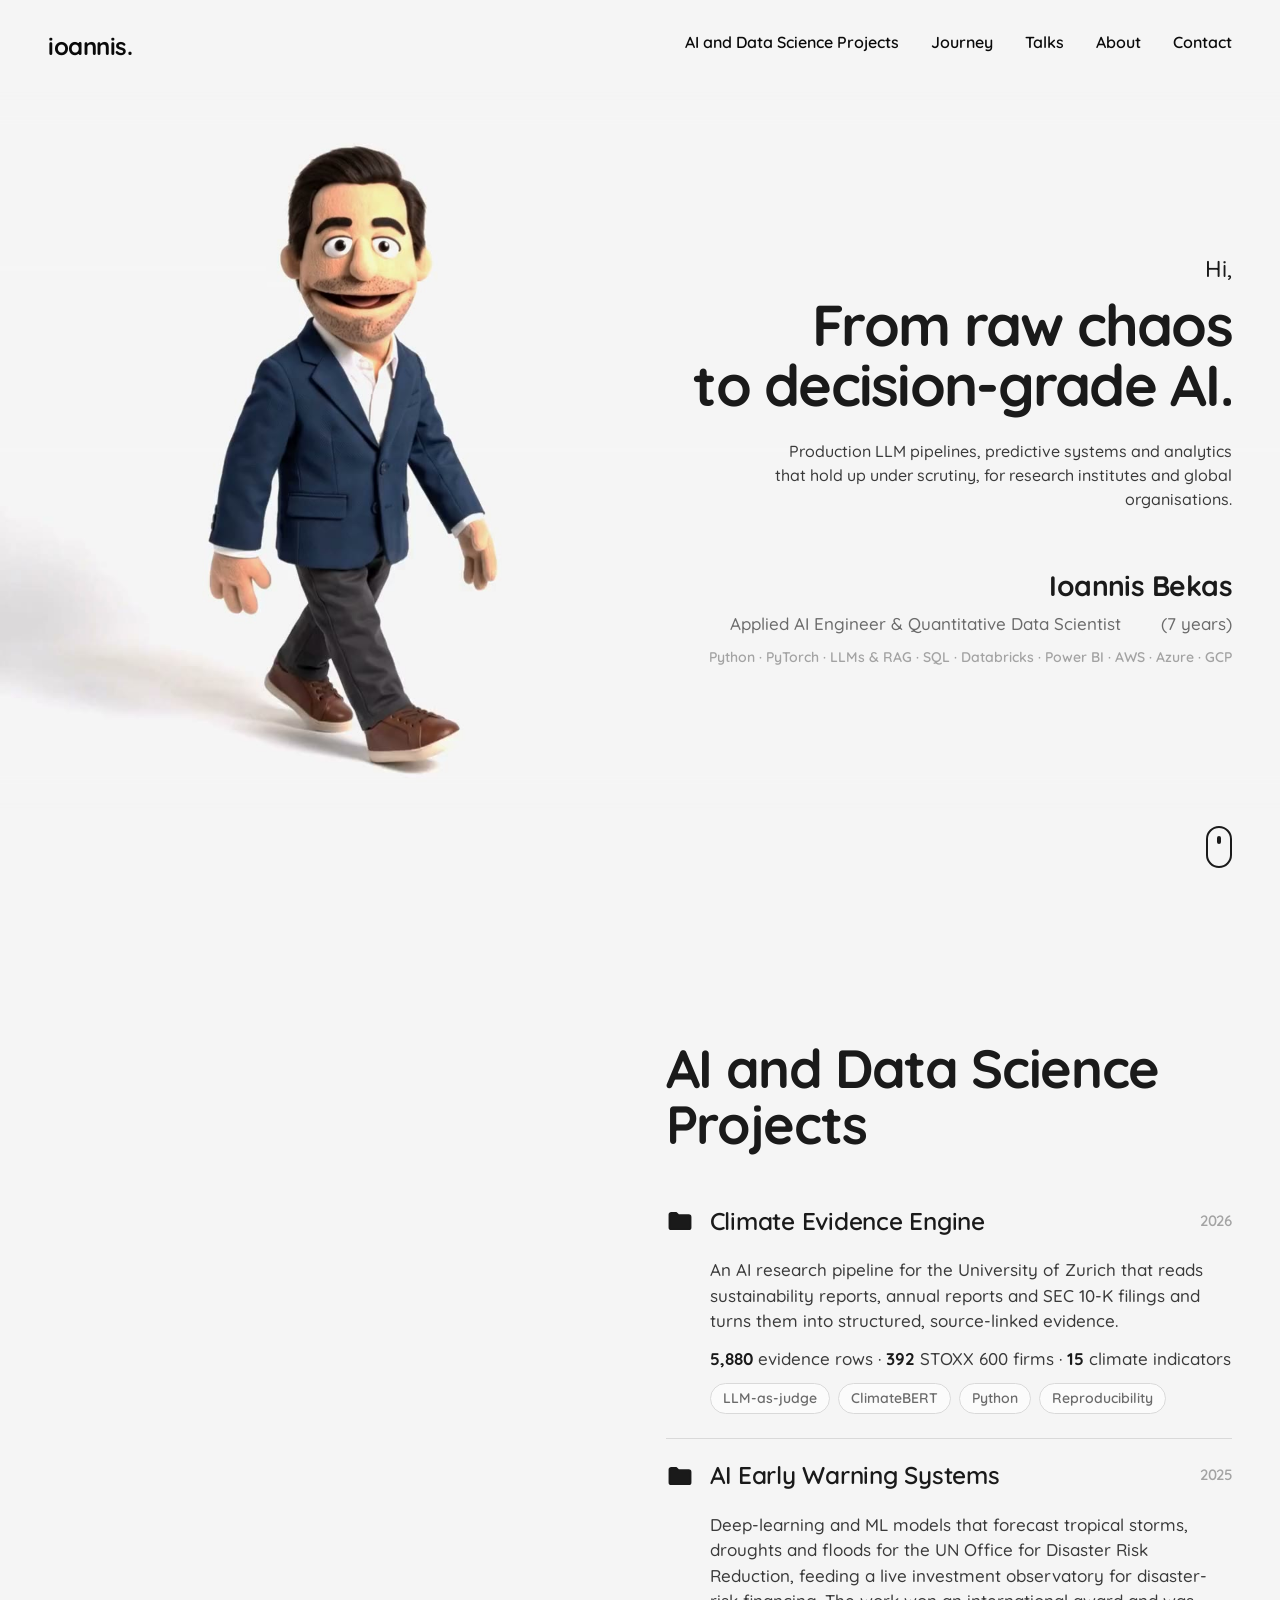
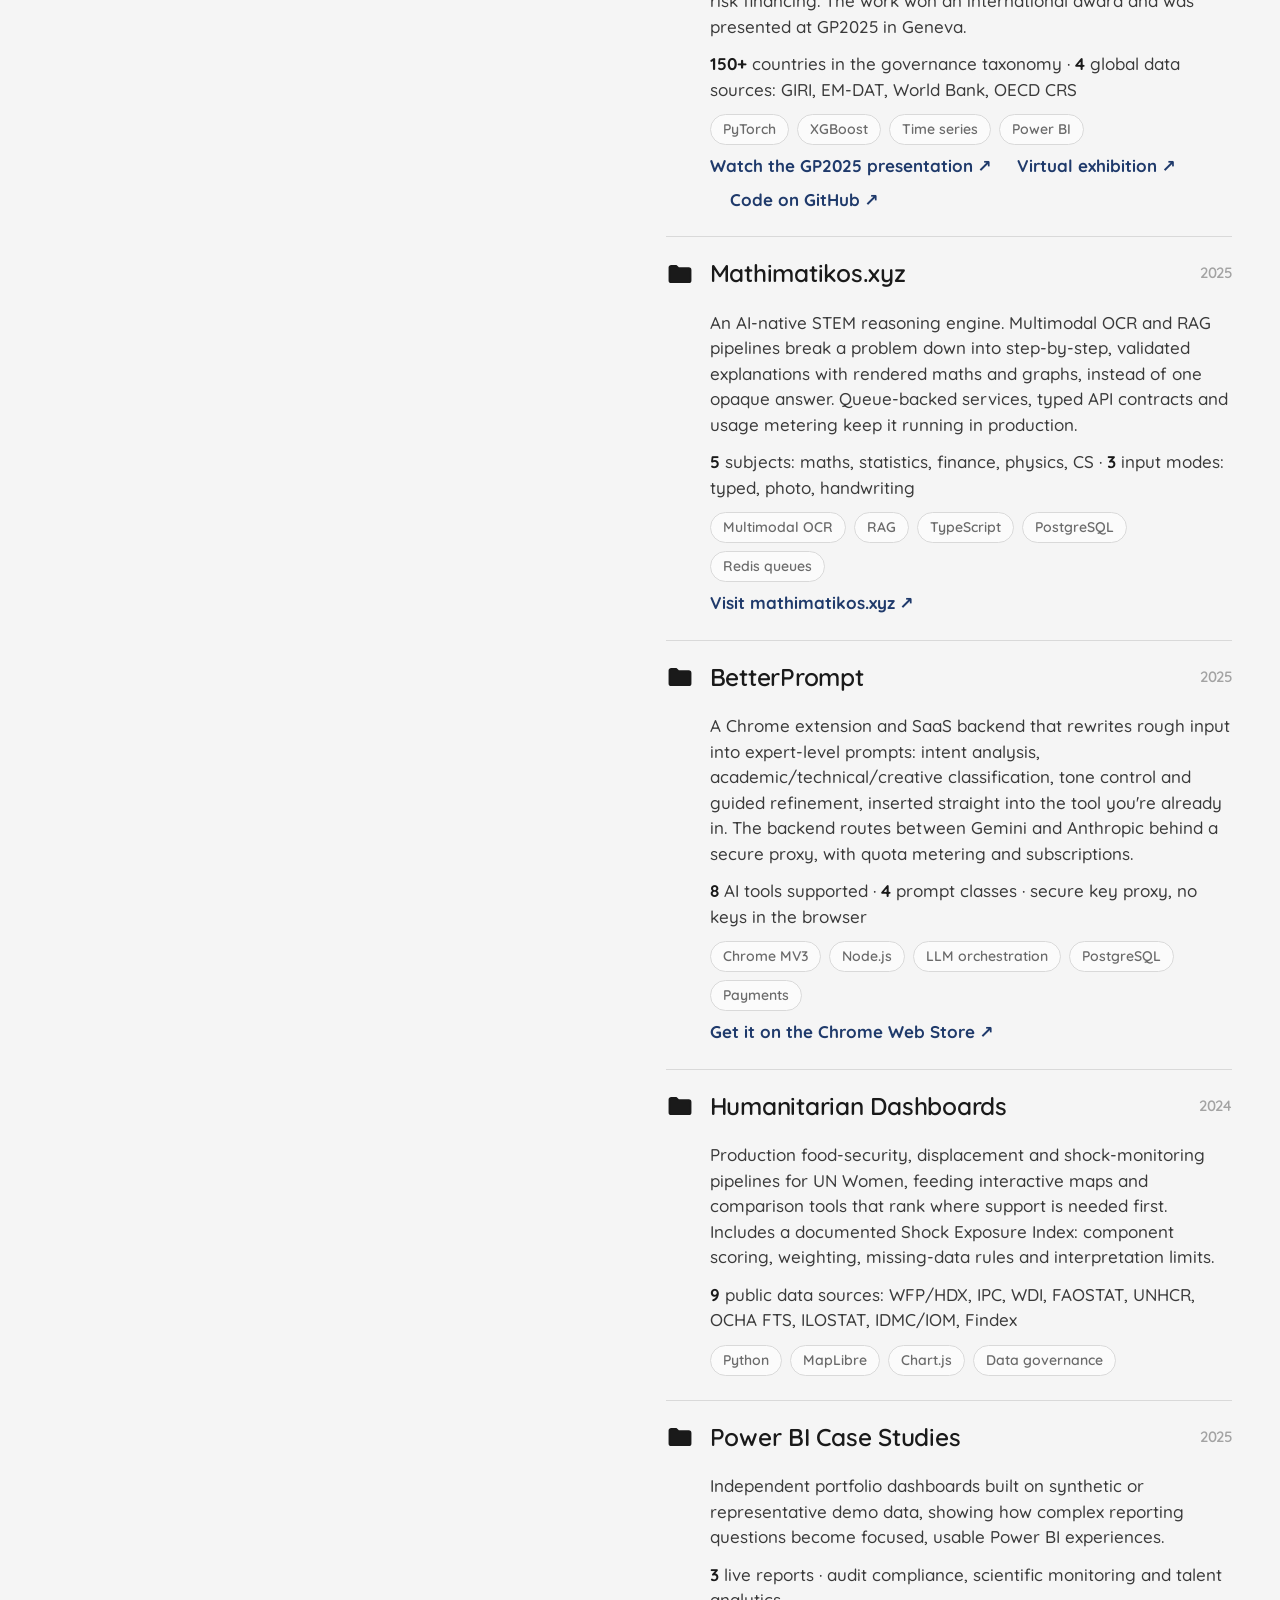
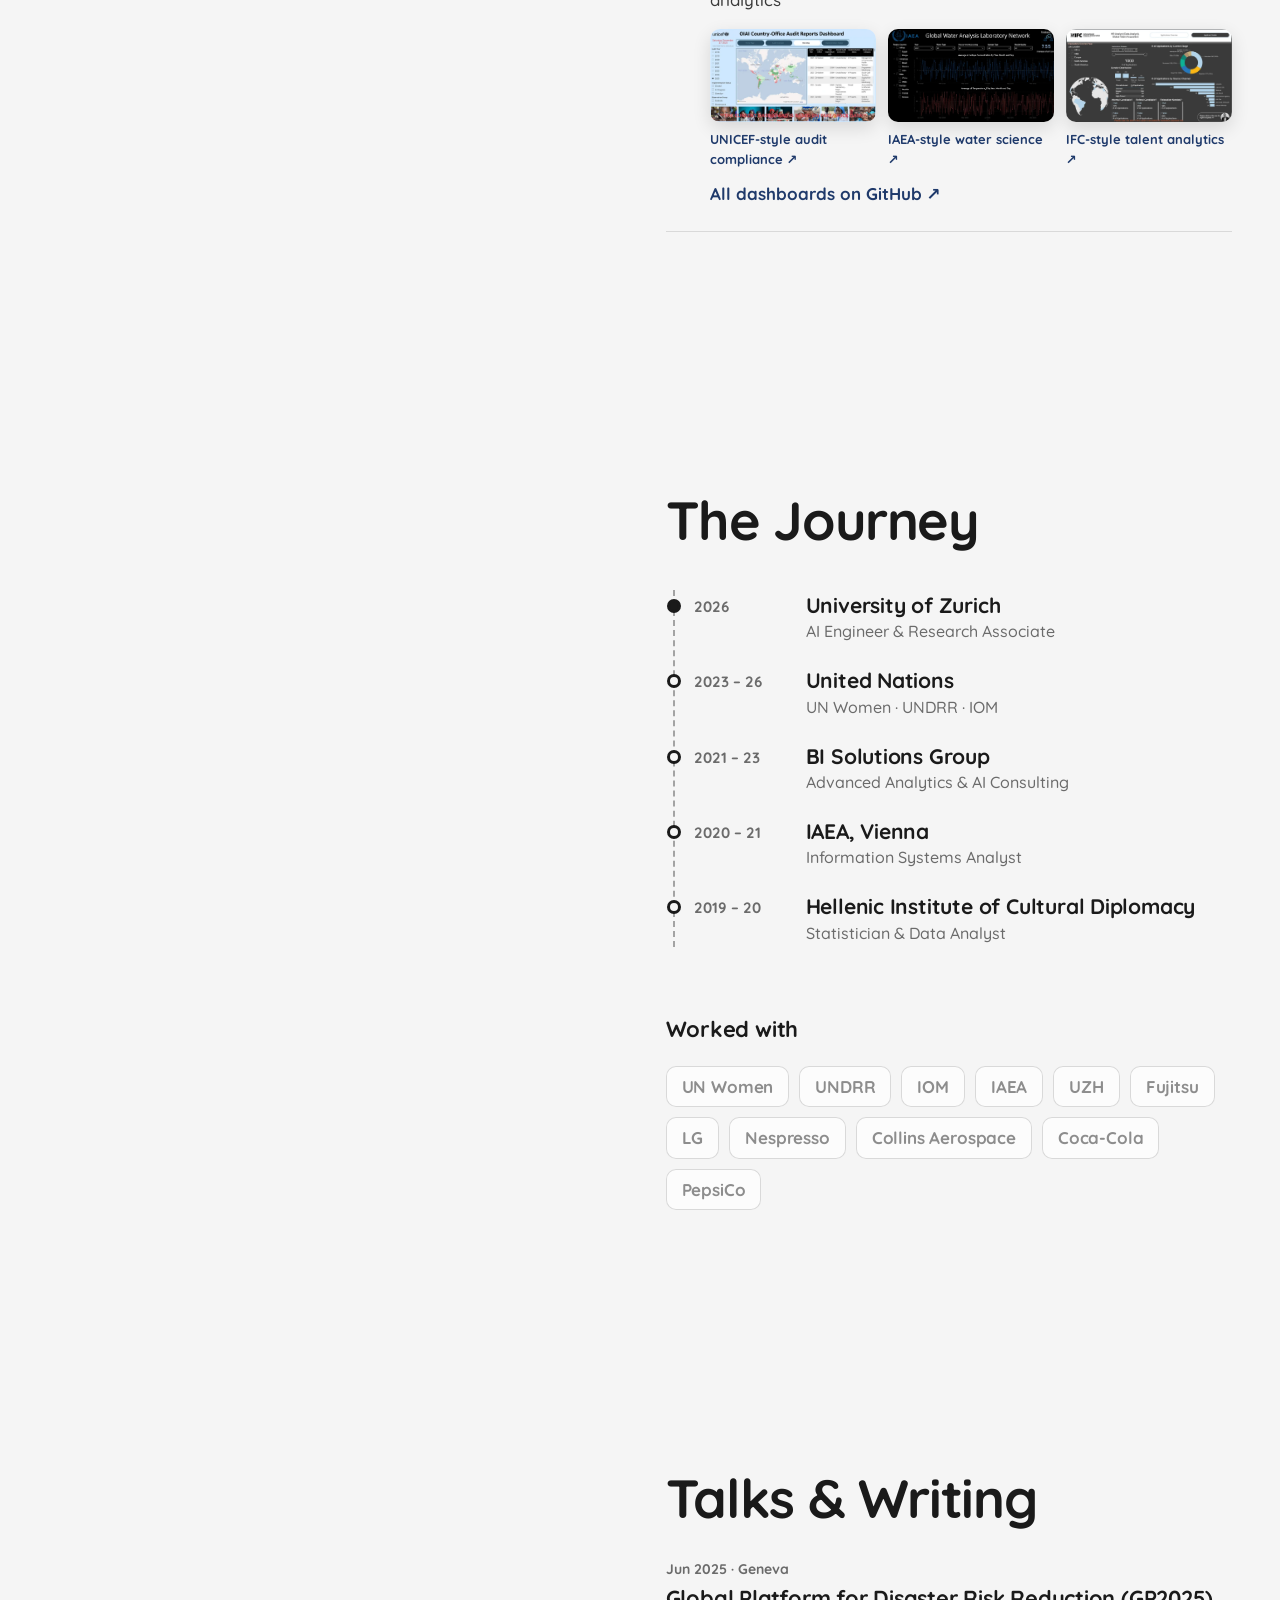
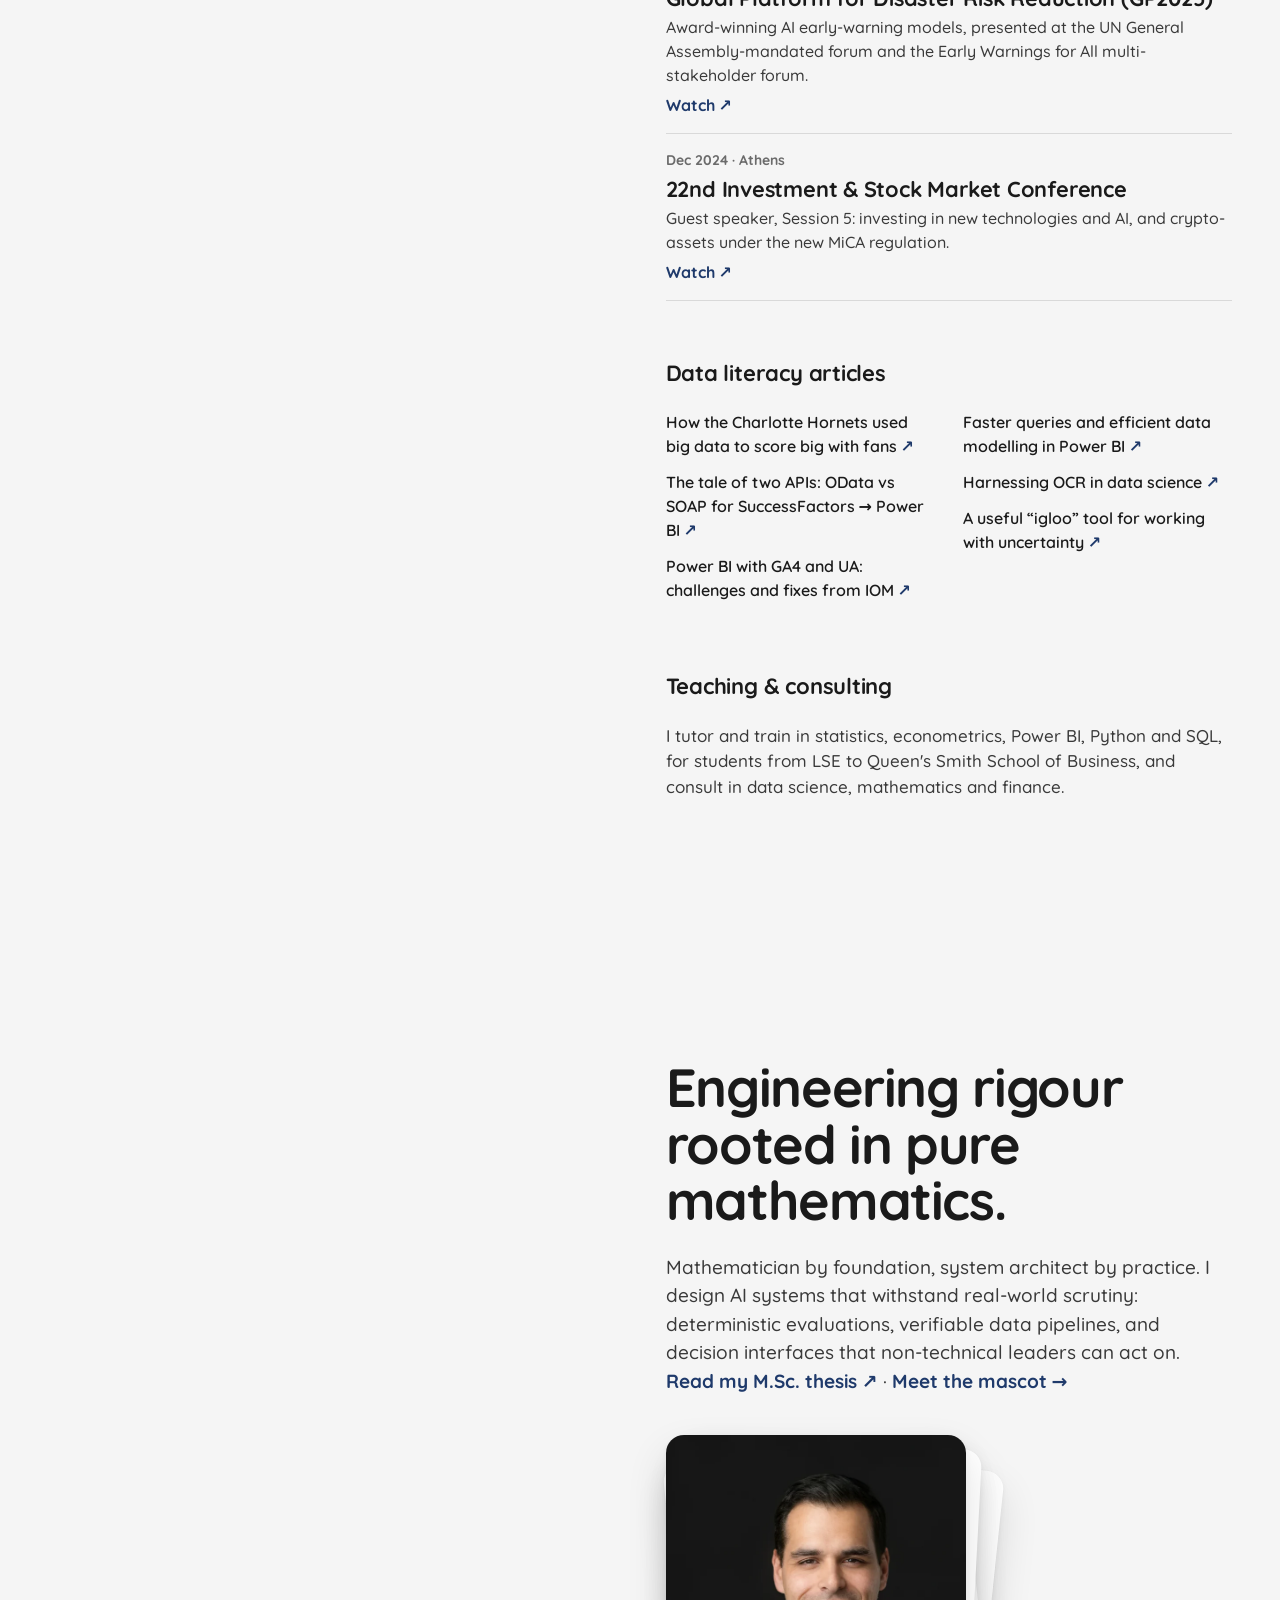
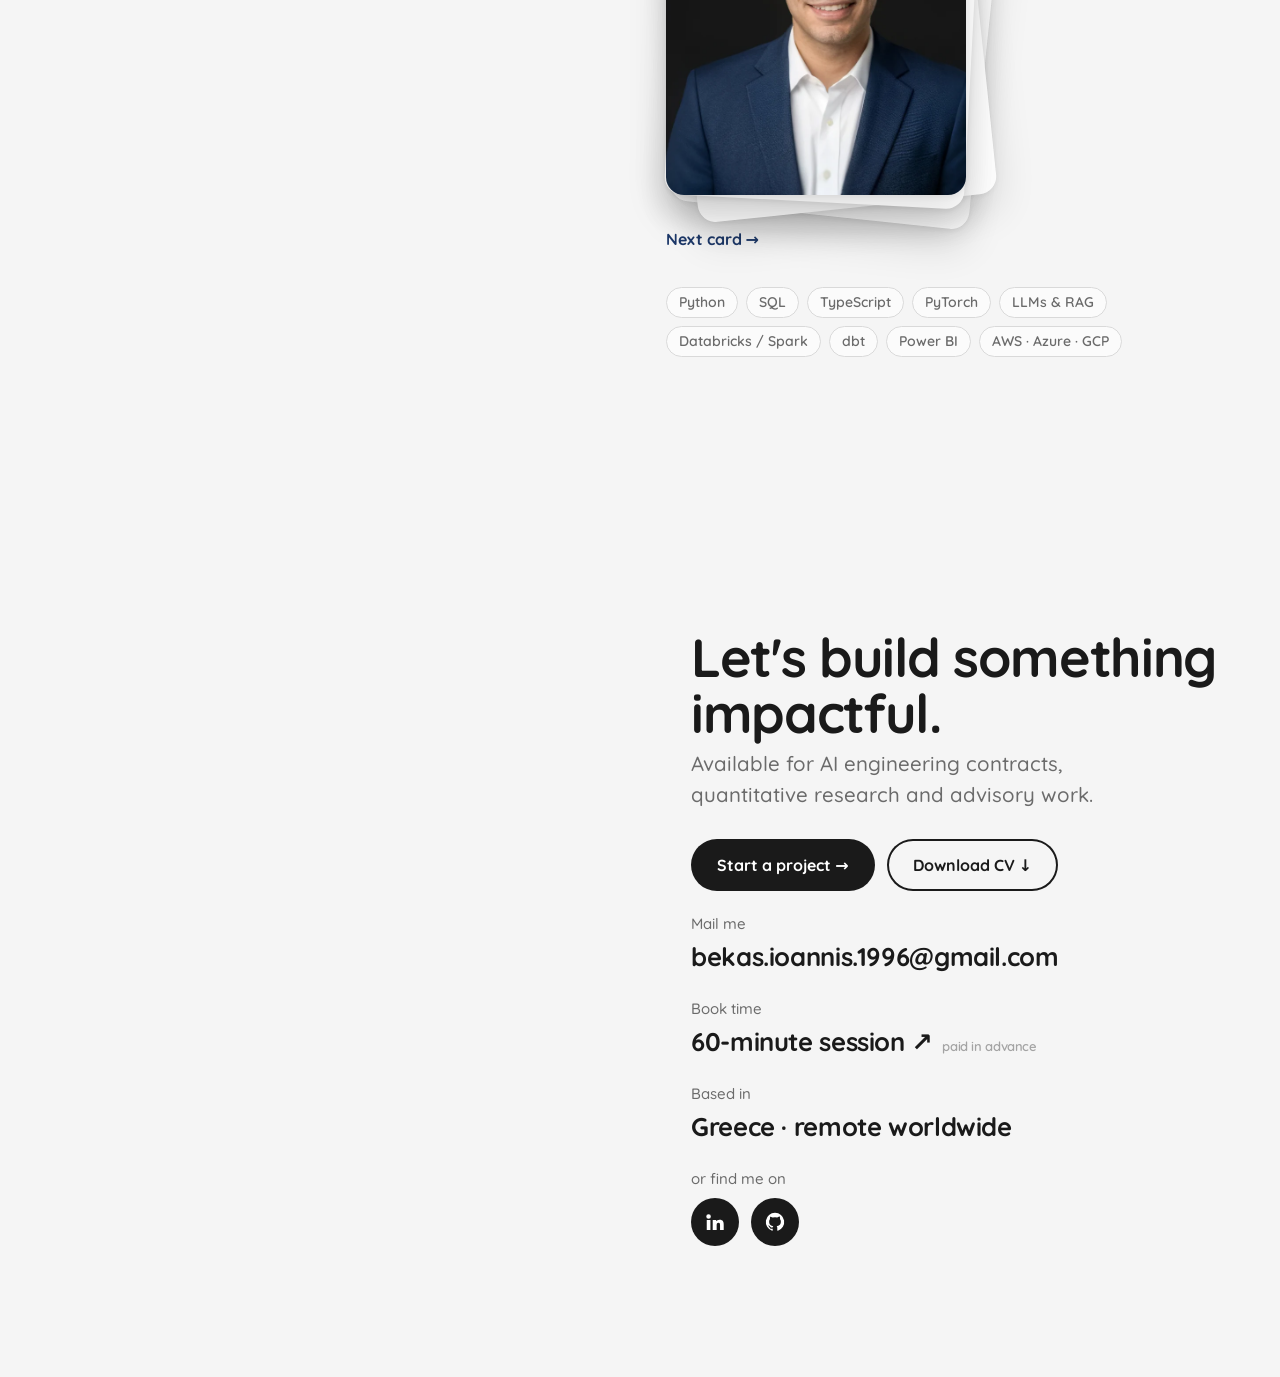
==== commit 6bd18912: "Rename Work to AI and Data Science Projects and expand all projects by default" ====
--- a/index.html
+++ b/index.html
@@ -40,7 +40,7 @@
     </button>
   </header>
   <nav id="site-nav" class="site-nav">
-      <a href="#work">Work</a>
+      <a href="#work">AI and Data Science Projects</a>
       <a href="#journey">Journey</a>
       <a href="#talks">Talks</a>
       <a href="#about">About</a>
@@ -62,12 +62,12 @@
           <p class="hero-stack">Python · PyTorch · LLMs &amp; RAG · SQL · Databricks · Power BI · AWS · Azure · GCP</p>
         </div>
       </div>
-      <a class="scroll-cue" href="#work" aria-label="Scroll to work"><span></span></a>
+      <a class="scroll-cue" href="#work" aria-label="Scroll to projects"><span></span></a>
     </section>
 
     <section id="work" class="section" data-scene="2">
       <div class="section-inner">
-        <h2 class="section-title">Work</h2>
+        <h2 class="section-title">AI and Data Science Projects</h2>
         <ul class="works">
           <li>
             <details open>
@@ -93,7 +93,7 @@
             </details>
           </li>
           <li>
-            <details>
+            <details open>
               <summary><svg class="folder" viewBox="0 0 24 24" aria-hidden="true"><path d="M3 6.5A1.5 1.5 0 0 1 4.5 5h4.2l2 2h8.8A1.5 1.5 0 0 1 21 8.5v9A1.5 1.5 0 0 1 19.5 19h-15A1.5 1.5 0 0 1 3 17.5z"/></svg>Mathimatikos.xyz <span class="work-year">2025</span></summary>
               <div class="work-body">
                 <p>An AI-native STEM reasoning engine. Multimodal OCR and RAG pipelines break a problem down into step-by-step, validated explanations with rendered maths and graphs, instead of one opaque answer. Queue-backed services, typed API contracts and usage metering keep it running in production.</p>
@@ -104,7 +104,7 @@
             </details>
           </li>
           <li>
-            <details>
+            <details open>
               <summary><svg class="folder" viewBox="0 0 24 24" aria-hidden="true"><path d="M3 6.5A1.5 1.5 0 0 1 4.5 5h4.2l2 2h8.8A1.5 1.5 0 0 1 21 8.5v9A1.5 1.5 0 0 1 19.5 19h-15A1.5 1.5 0 0 1 3 17.5z"/></svg>BetterPrompt <span class="work-year">2025</span></summary>
               <div class="work-body">
                 <p>A Chrome extension and SaaS backend that rewrites rough input into expert-level prompts: intent analysis, academic/technical/creative classification, tone control and guided refinement, inserted straight into the tool you're already in. The backend routes between Gemini and Anthropic behind a secure proxy, with quota metering and subscriptions.</p>
@@ -115,7 +115,7 @@
             </details>
           </li>
           <li>
-            <details>
+            <details open>
               <summary><svg class="folder" viewBox="0 0 24 24" aria-hidden="true"><path d="M3 6.5A1.5 1.5 0 0 1 4.5 5h4.2l2 2h8.8A1.5 1.5 0 0 1 21 8.5v9A1.5 1.5 0 0 1 19.5 19h-15A1.5 1.5 0 0 1 3 17.5z"/></svg>Humanitarian Dashboards <span class="work-year">2024</span></summary>
               <div class="work-body">
                 <p>Production food-security, displacement and shock-monitoring pipelines for UN Women, feeding interactive maps and comparison tools that rank where support is needed first. Includes a documented Shock Exposure Index: component scoring, weighting, missing-data rules and interpretation limits.</p>
@@ -125,7 +125,7 @@
             </details>
           </li>
           <li>
-            <details>
+            <details open>
               <summary><svg class="folder" viewBox="0 0 24 24" aria-hidden="true"><path d="M3 6.5A1.5 1.5 0 0 1 4.5 5h4.2l2 2h8.8A1.5 1.5 0 0 1 21 8.5v9A1.5 1.5 0 0 1 19.5 19h-15A1.5 1.5 0 0 1 3 17.5z"/></svg>Power BI Case Studies <span class="work-year">2025</span></summary>
               <div class="work-body">
                 <p>Independent portfolio dashboards built on synthetic or representative demo data, showing how complex reporting questions become focused, usable Power BI experiences.</p>
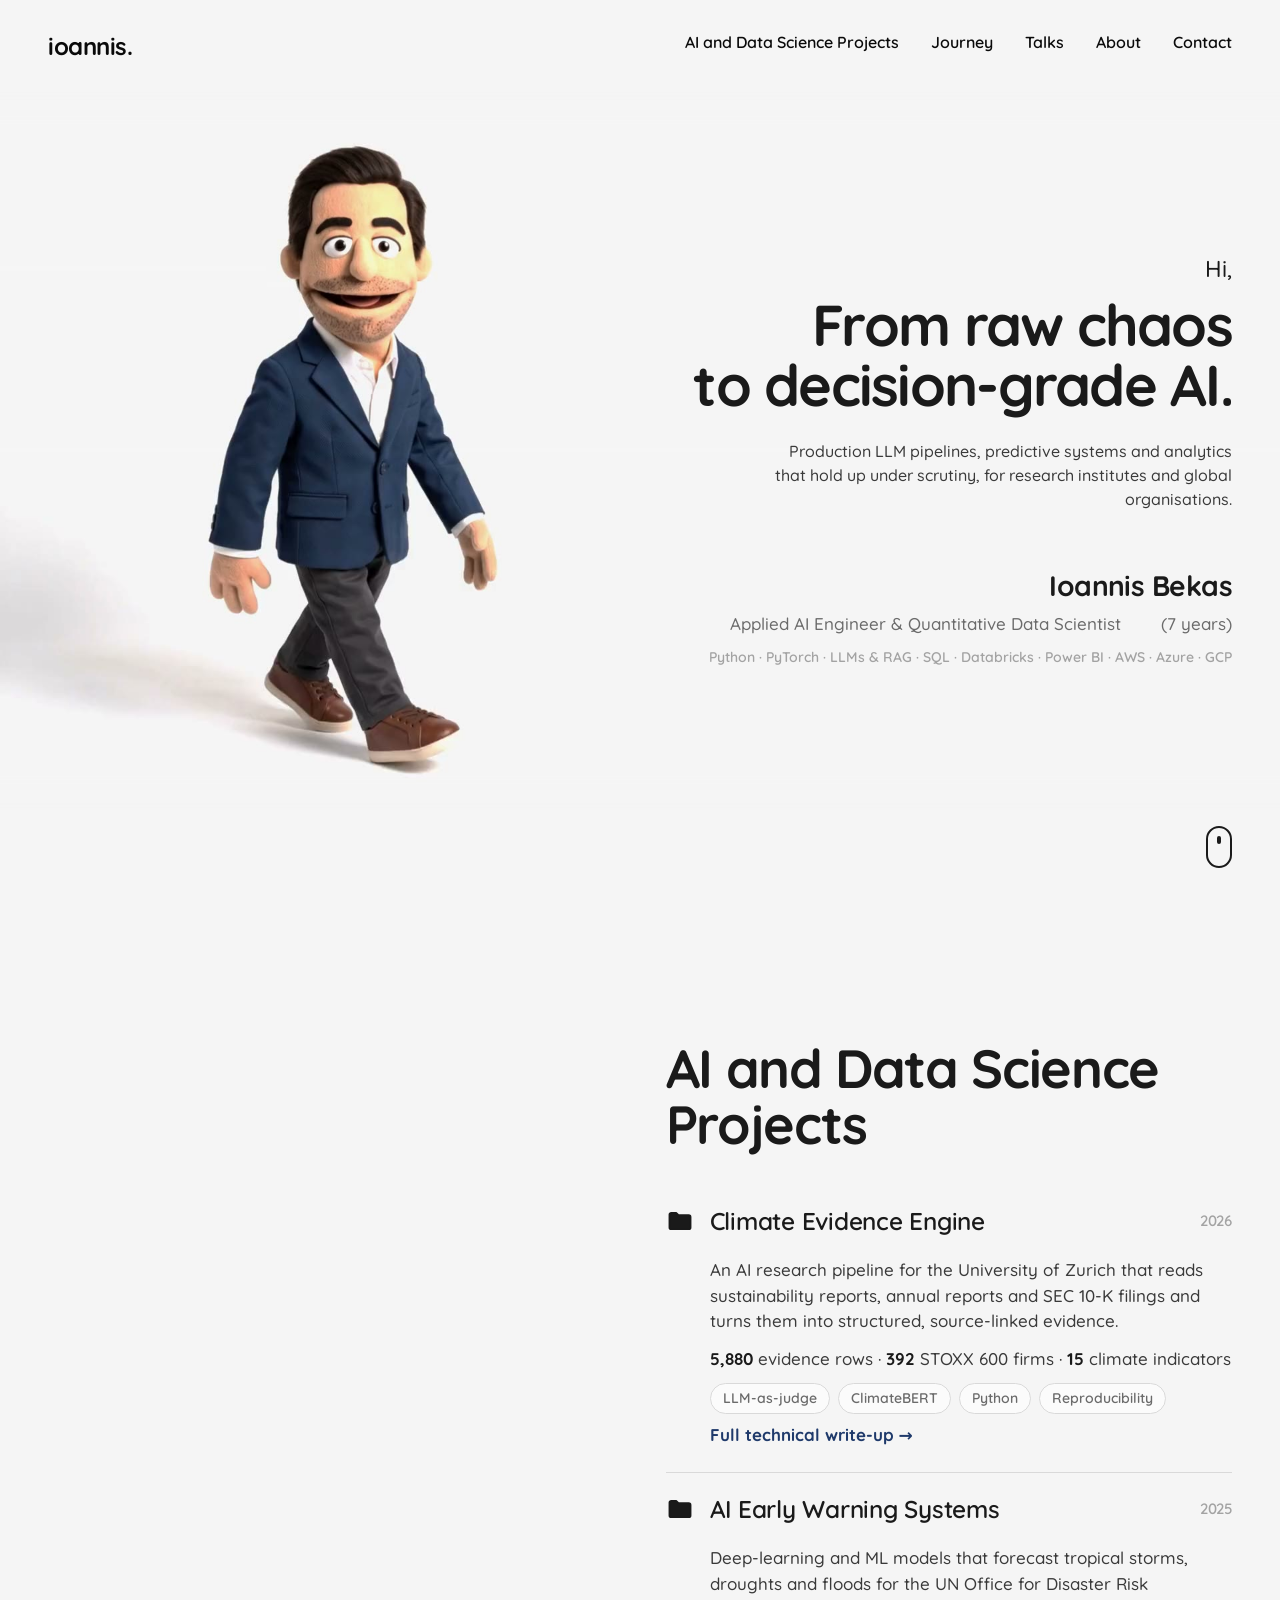
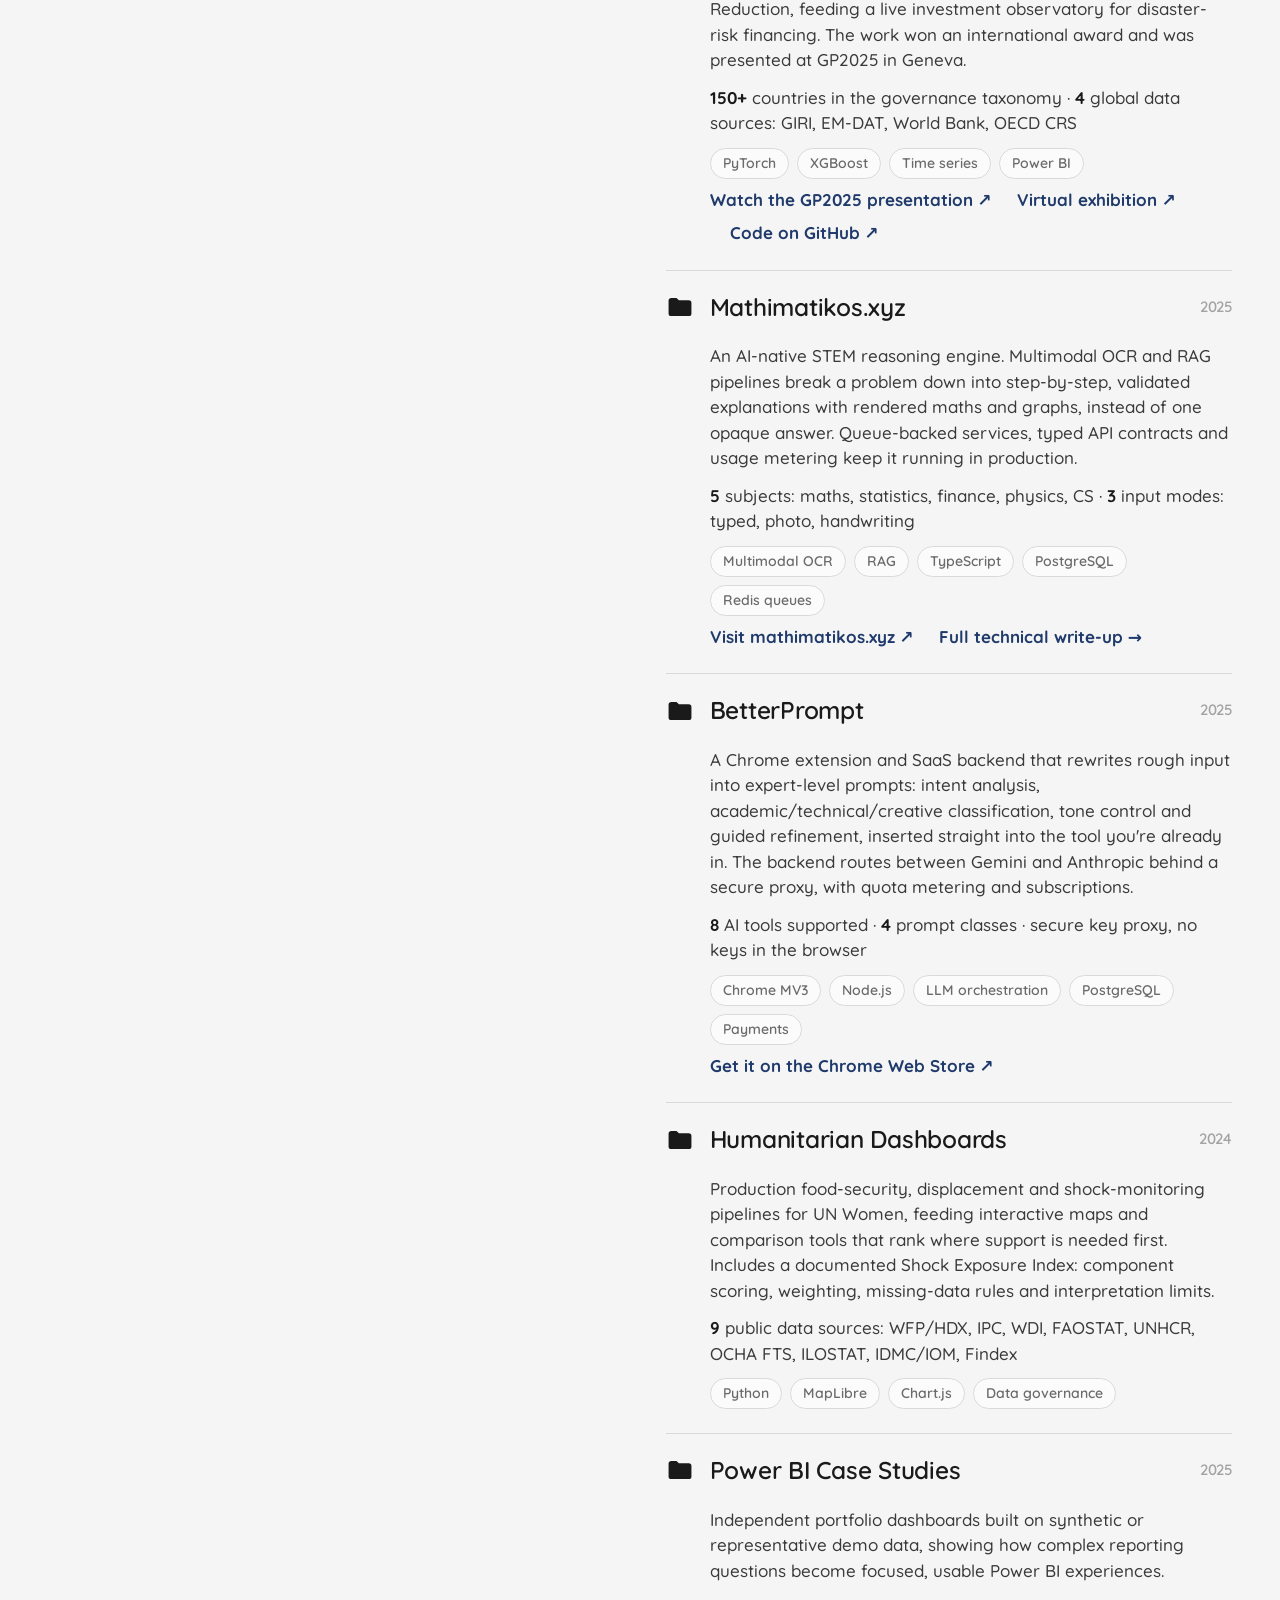
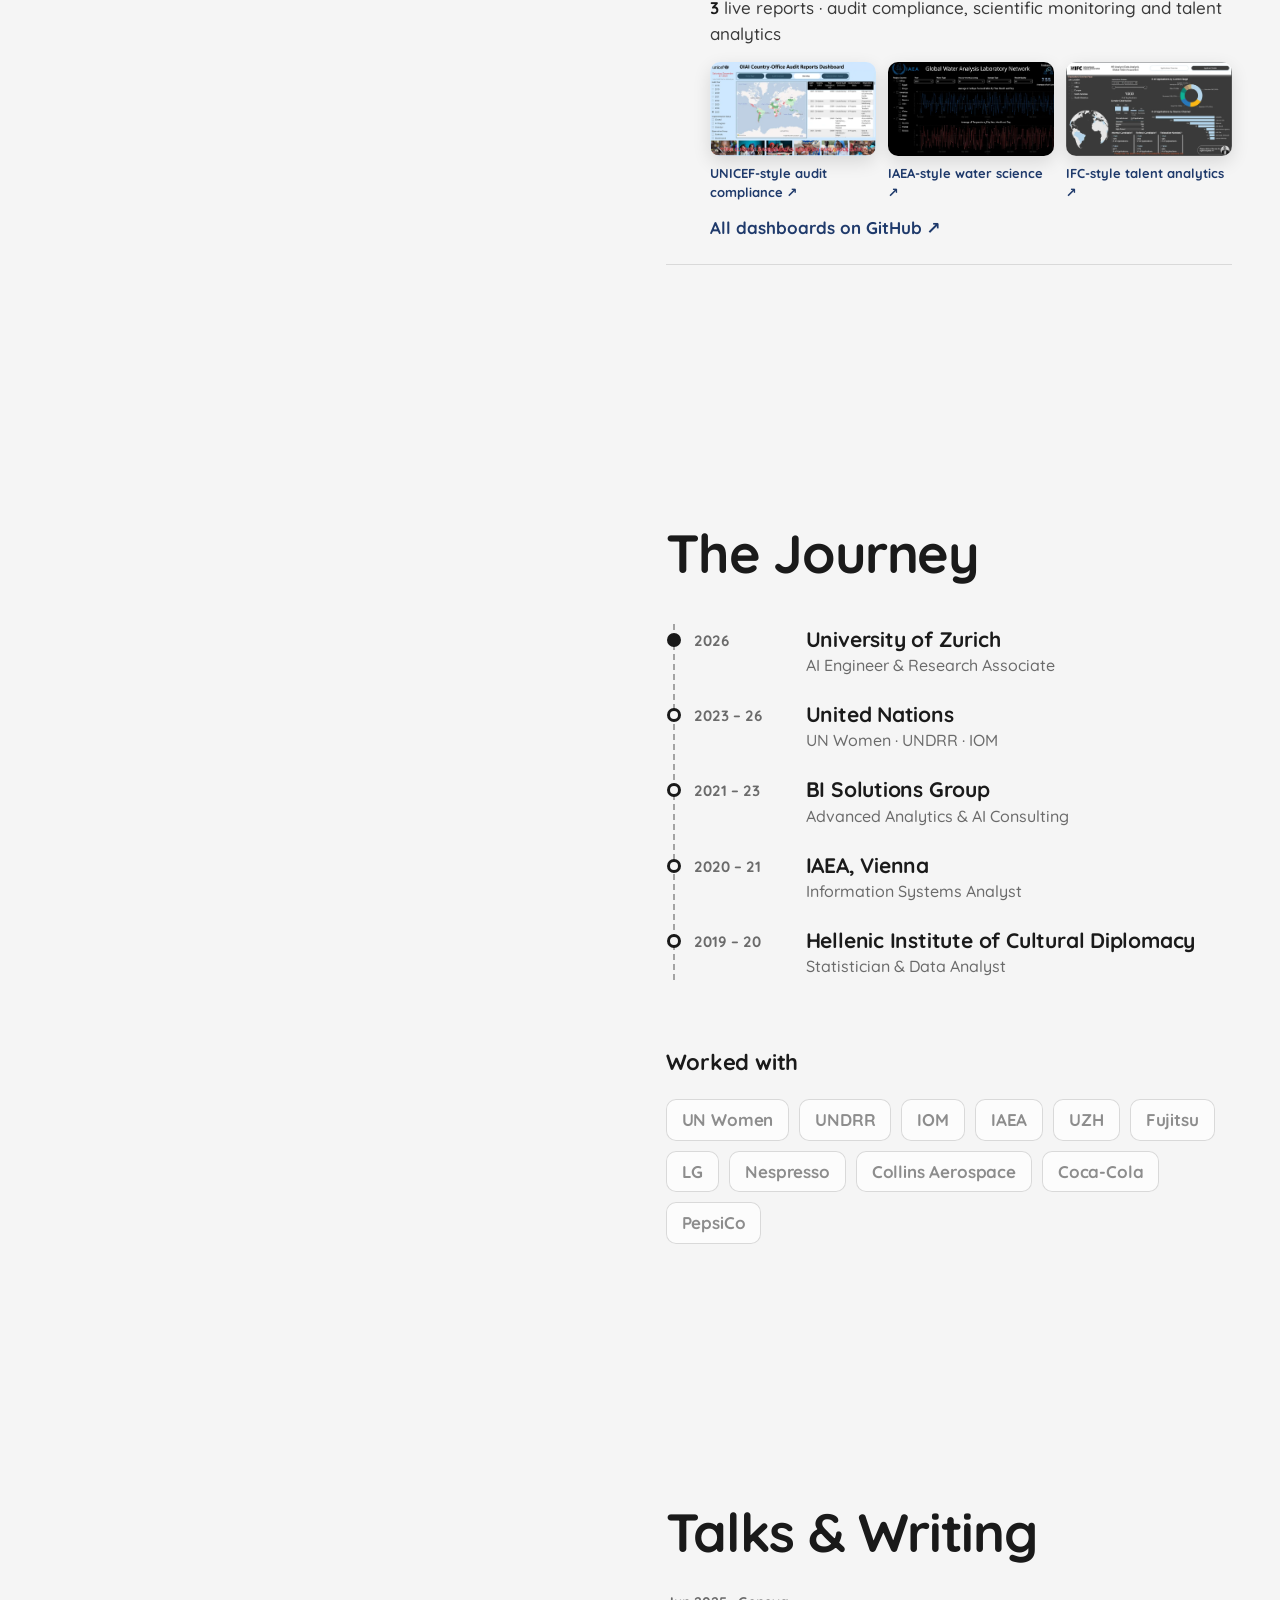
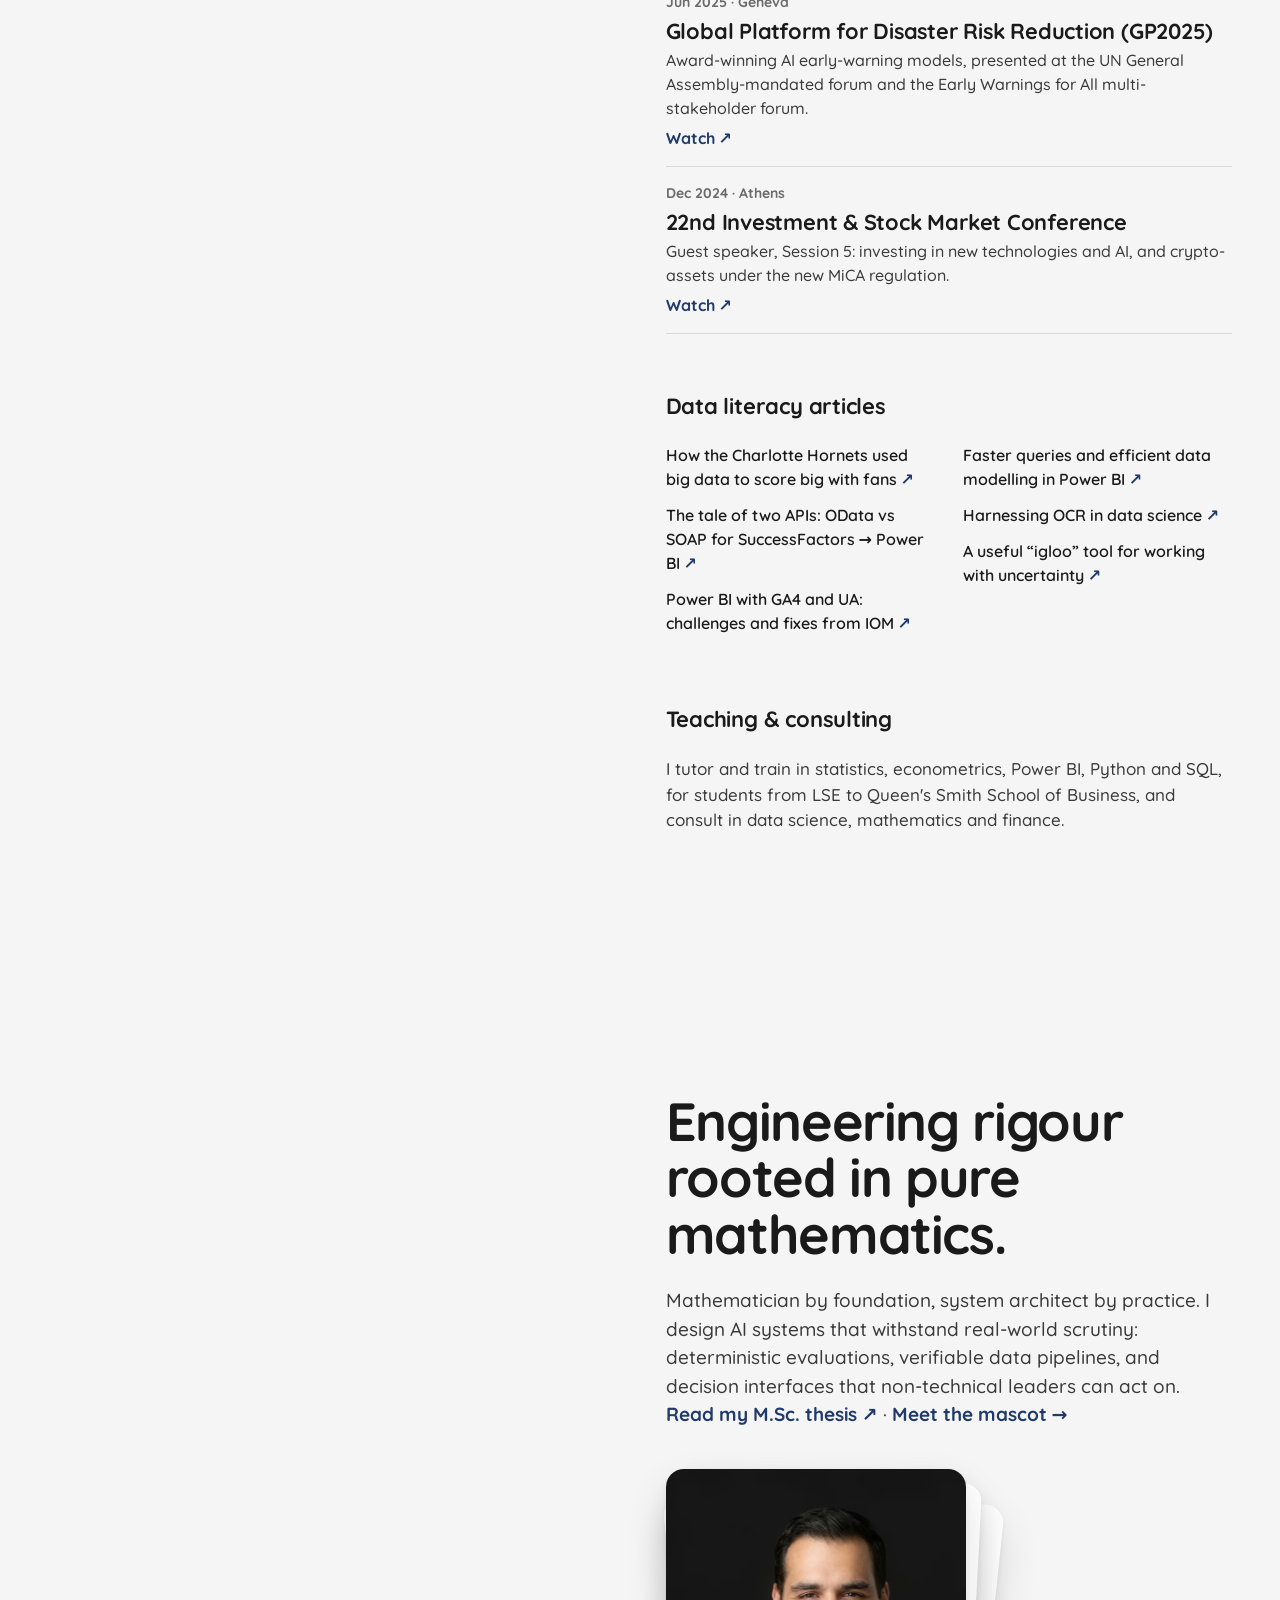
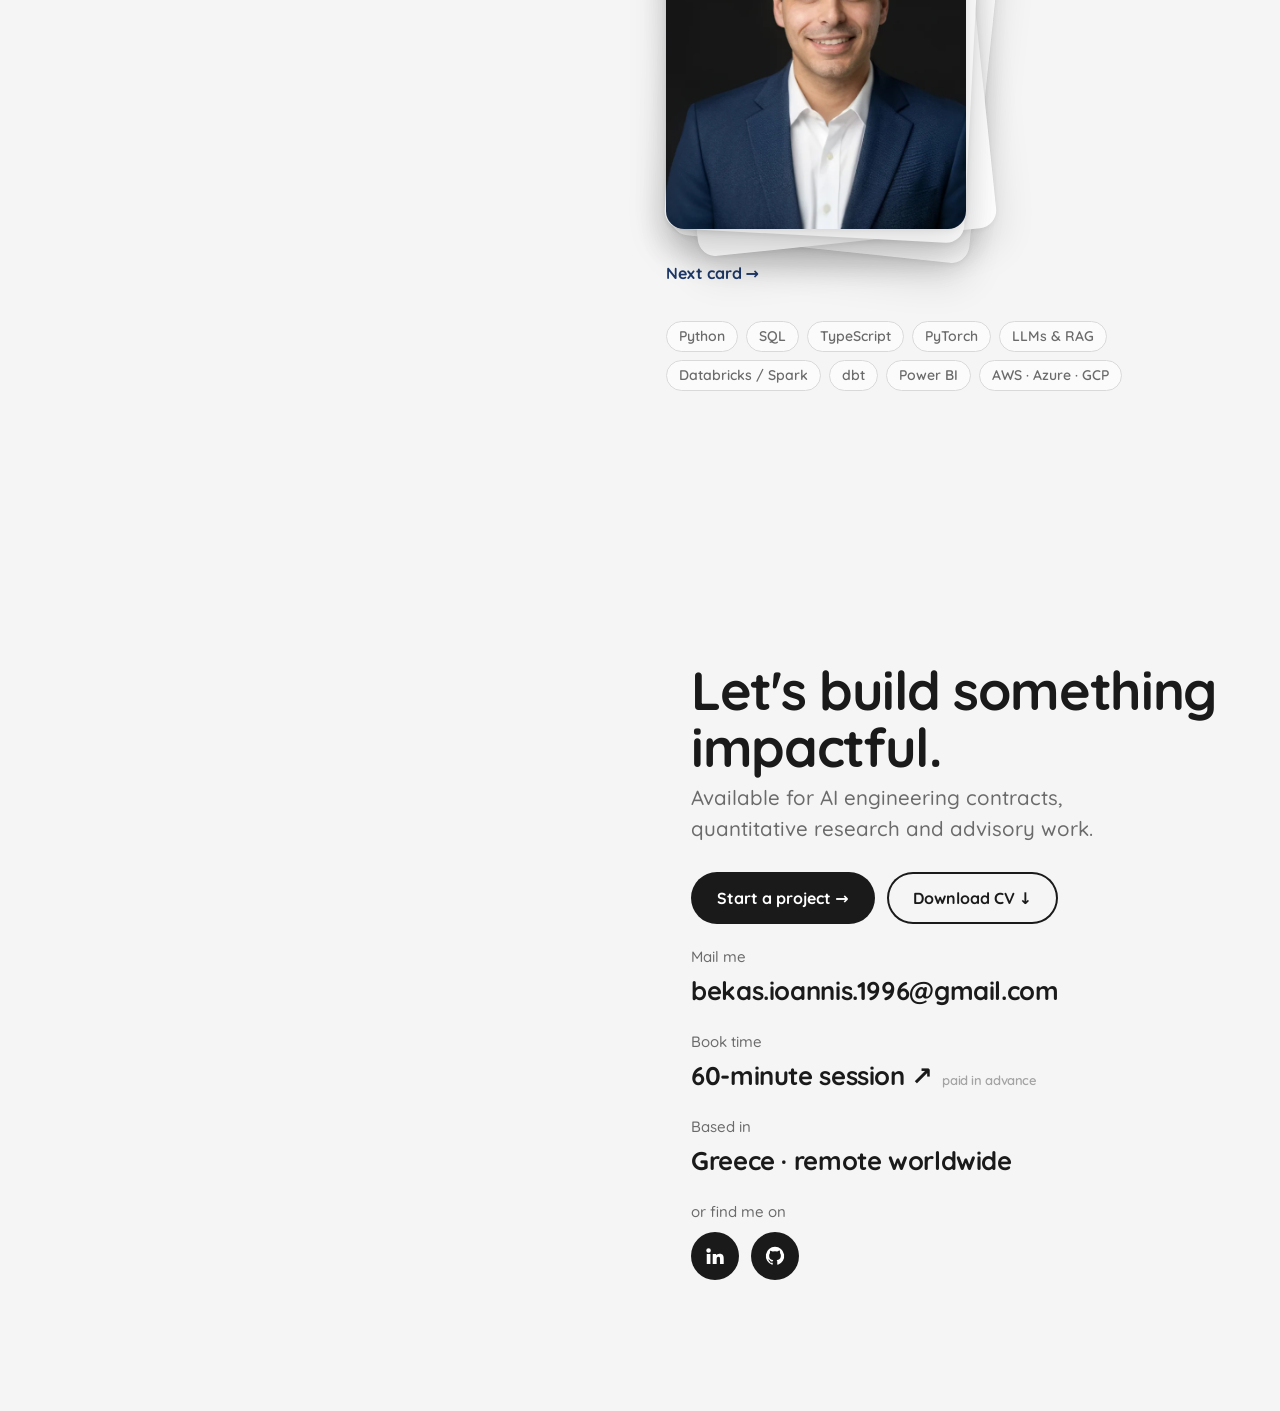
==== commit bc6c2343: "Add full technical write-ups for CC-EE and Mathimatikos.xyz New standalone case-study pages at /proj" ====
--- a/index.html
+++ b/index.html
@@ -76,6 +76,7 @@
                 <p>An AI research pipeline for the University of Zurich that reads sustainability reports, annual reports and SEC 10-K filings and turns them into structured, source-linked evidence.</p>
                 <p class="work-stats"><b>5,880</b> evidence rows · <b>392</b> STOXX 600 firms · <b>15</b> climate indicators</p>
                 <ul class="tags"><li>LLM-as-judge</li><li>ClimateBERT</li><li>Python</li><li>Reproducibility</li></ul>
+                <a class="work-link" href="projects/climate-evidence-engine.html">Full technical write-up →</a>
               </div>
             </details>
           </li>
@@ -100,6 +101,7 @@
                 <p class="work-stats"><b>5</b> subjects: maths, statistics, finance, physics, CS · <b>3</b> input modes: typed, photo, handwriting</p>
                 <ul class="tags"><li>Multimodal OCR</li><li>RAG</li><li>TypeScript</li><li>PostgreSQL</li><li>Redis queues</li></ul>
                 <a class="work-link" href="https://mathimatikos.xyz" target="_blank" rel="noopener">Visit mathimatikos.xyz ↗</a>
+                <a class="work-link" href="projects/mathimatikos.html">Full technical write-up →</a>
               </div>
             </details>
           </li>
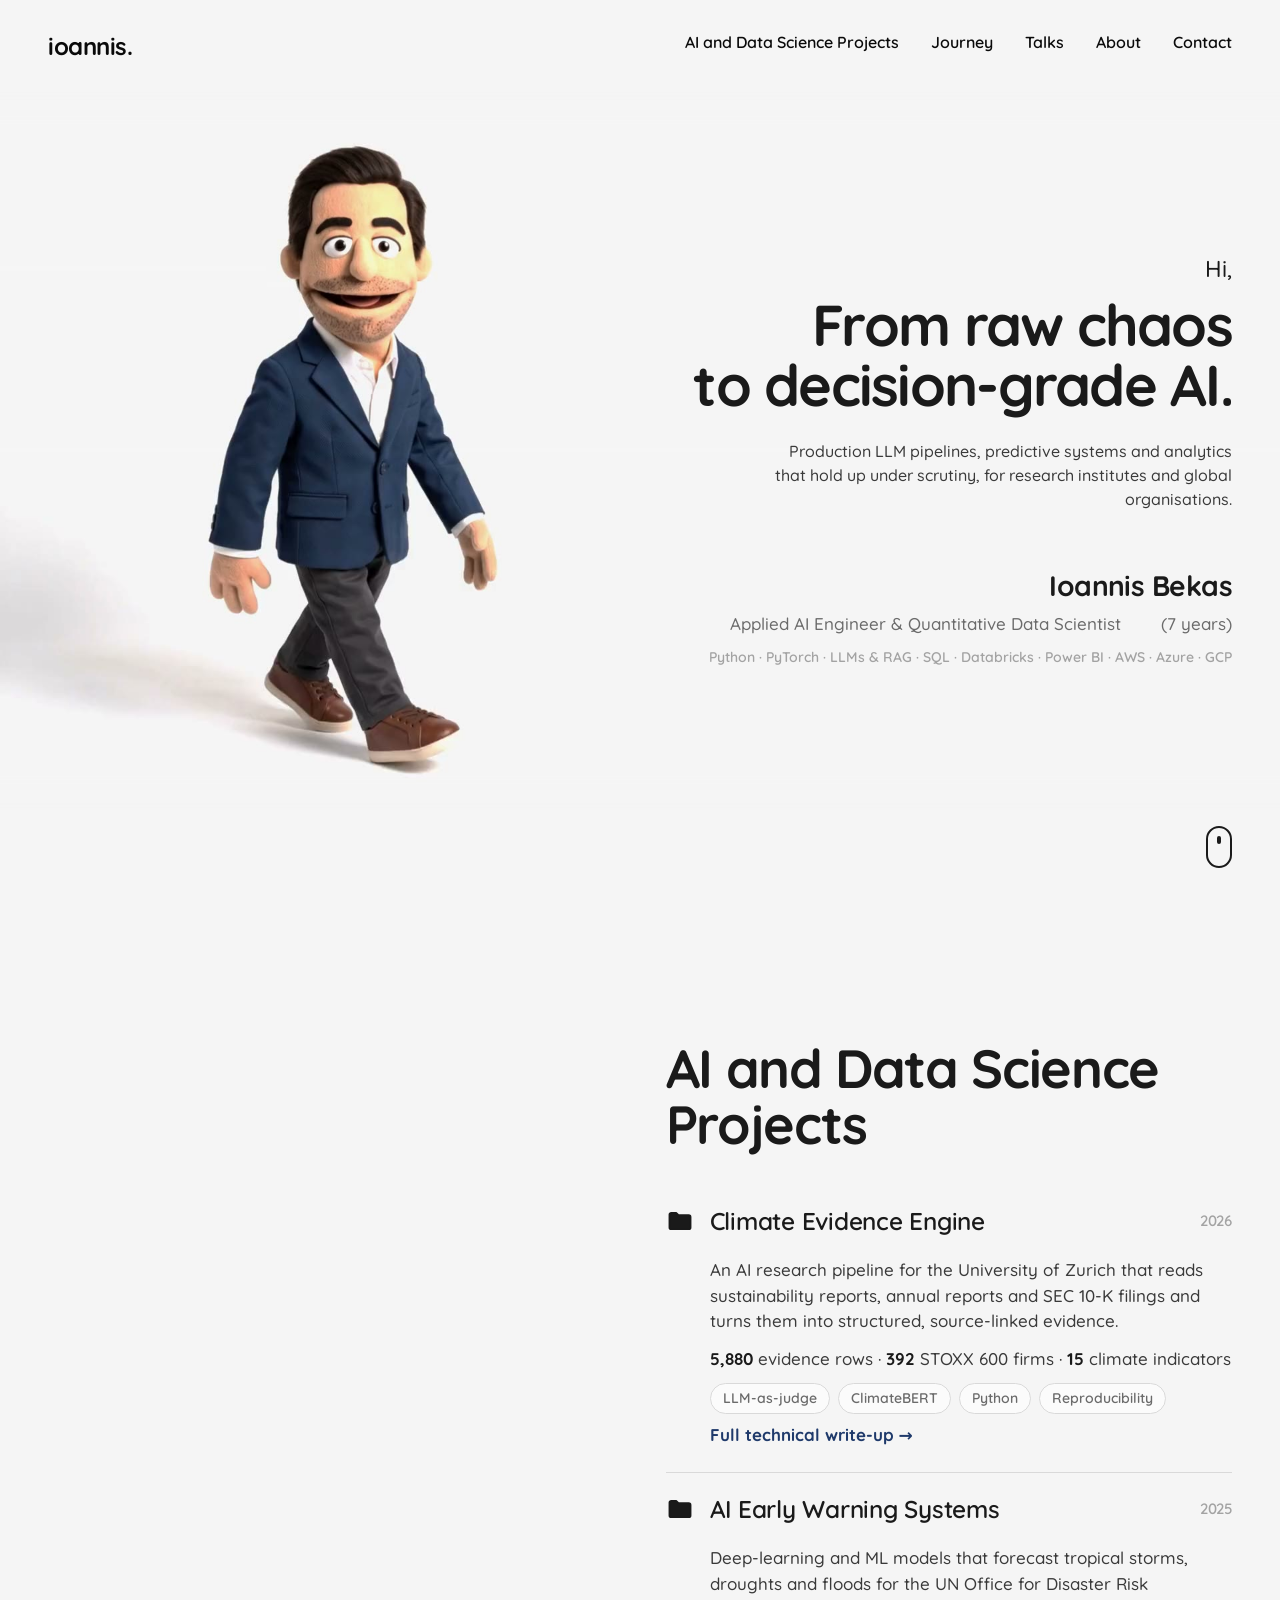
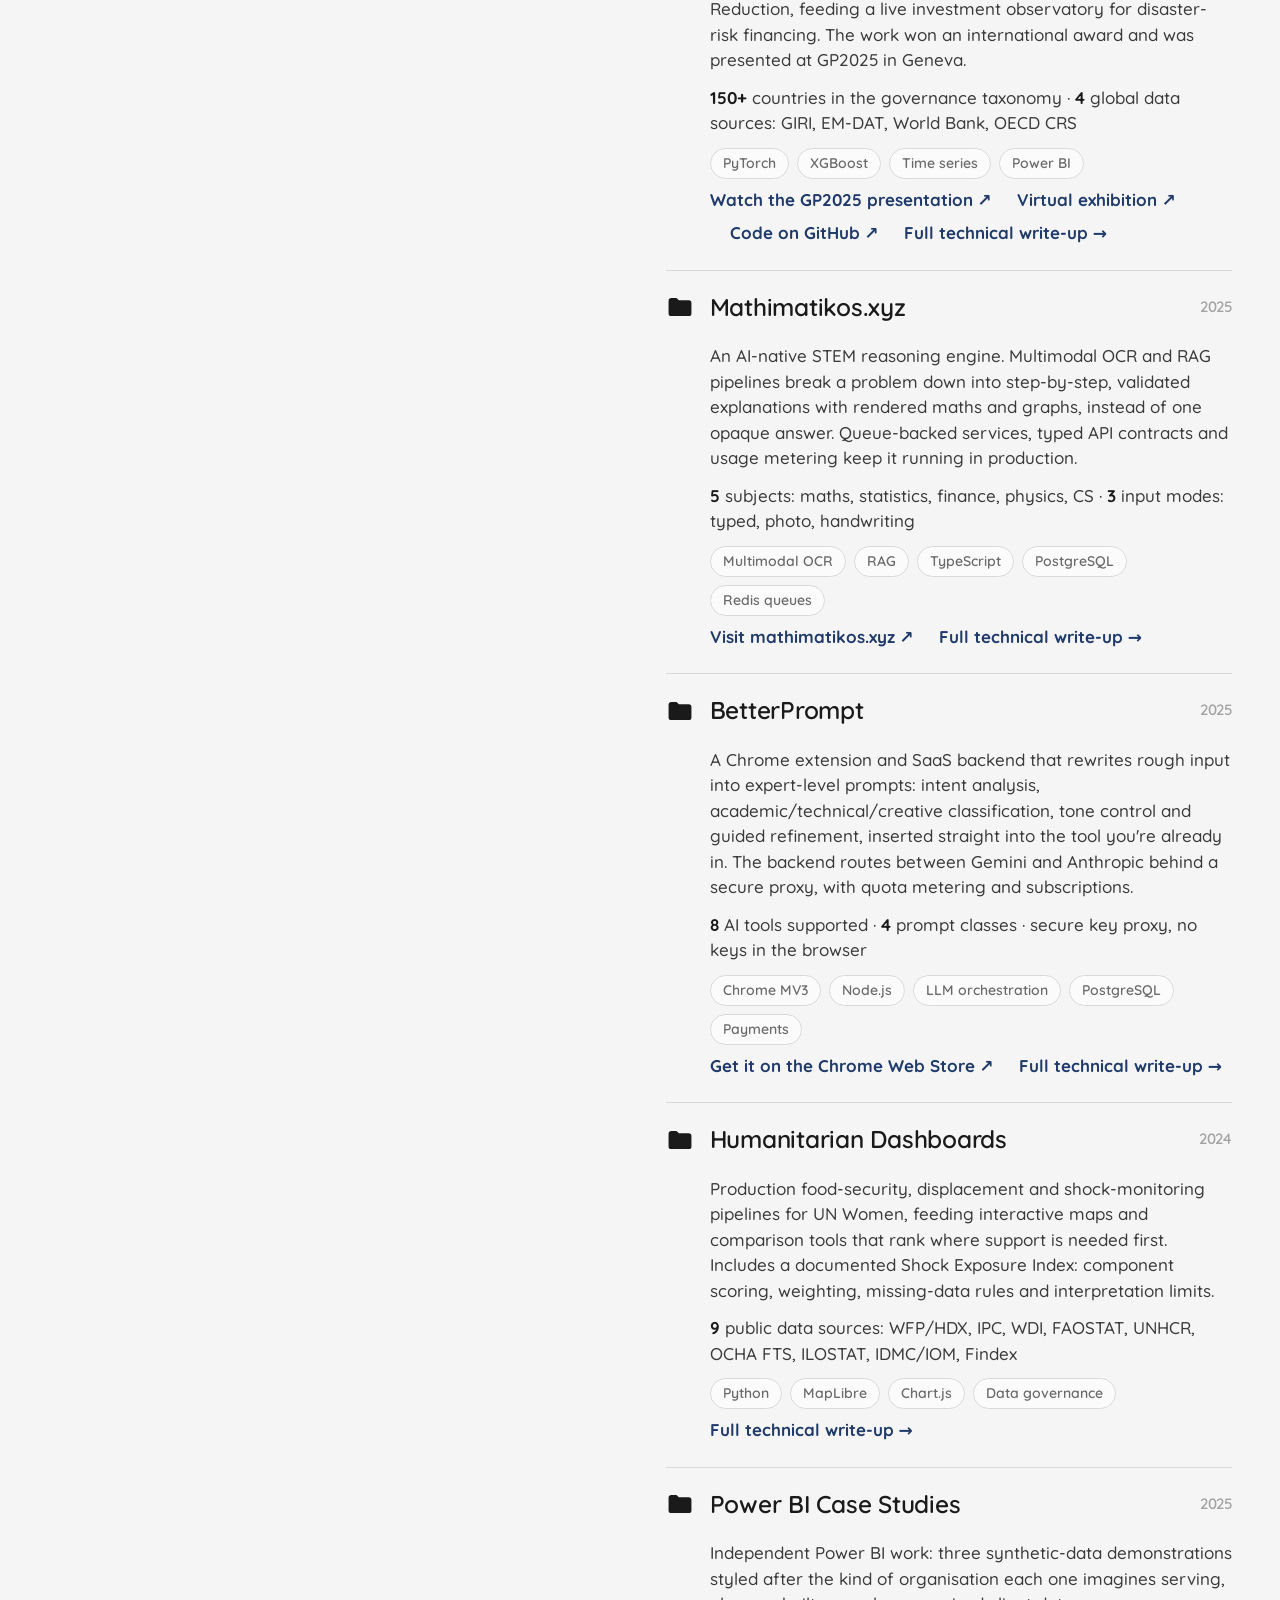
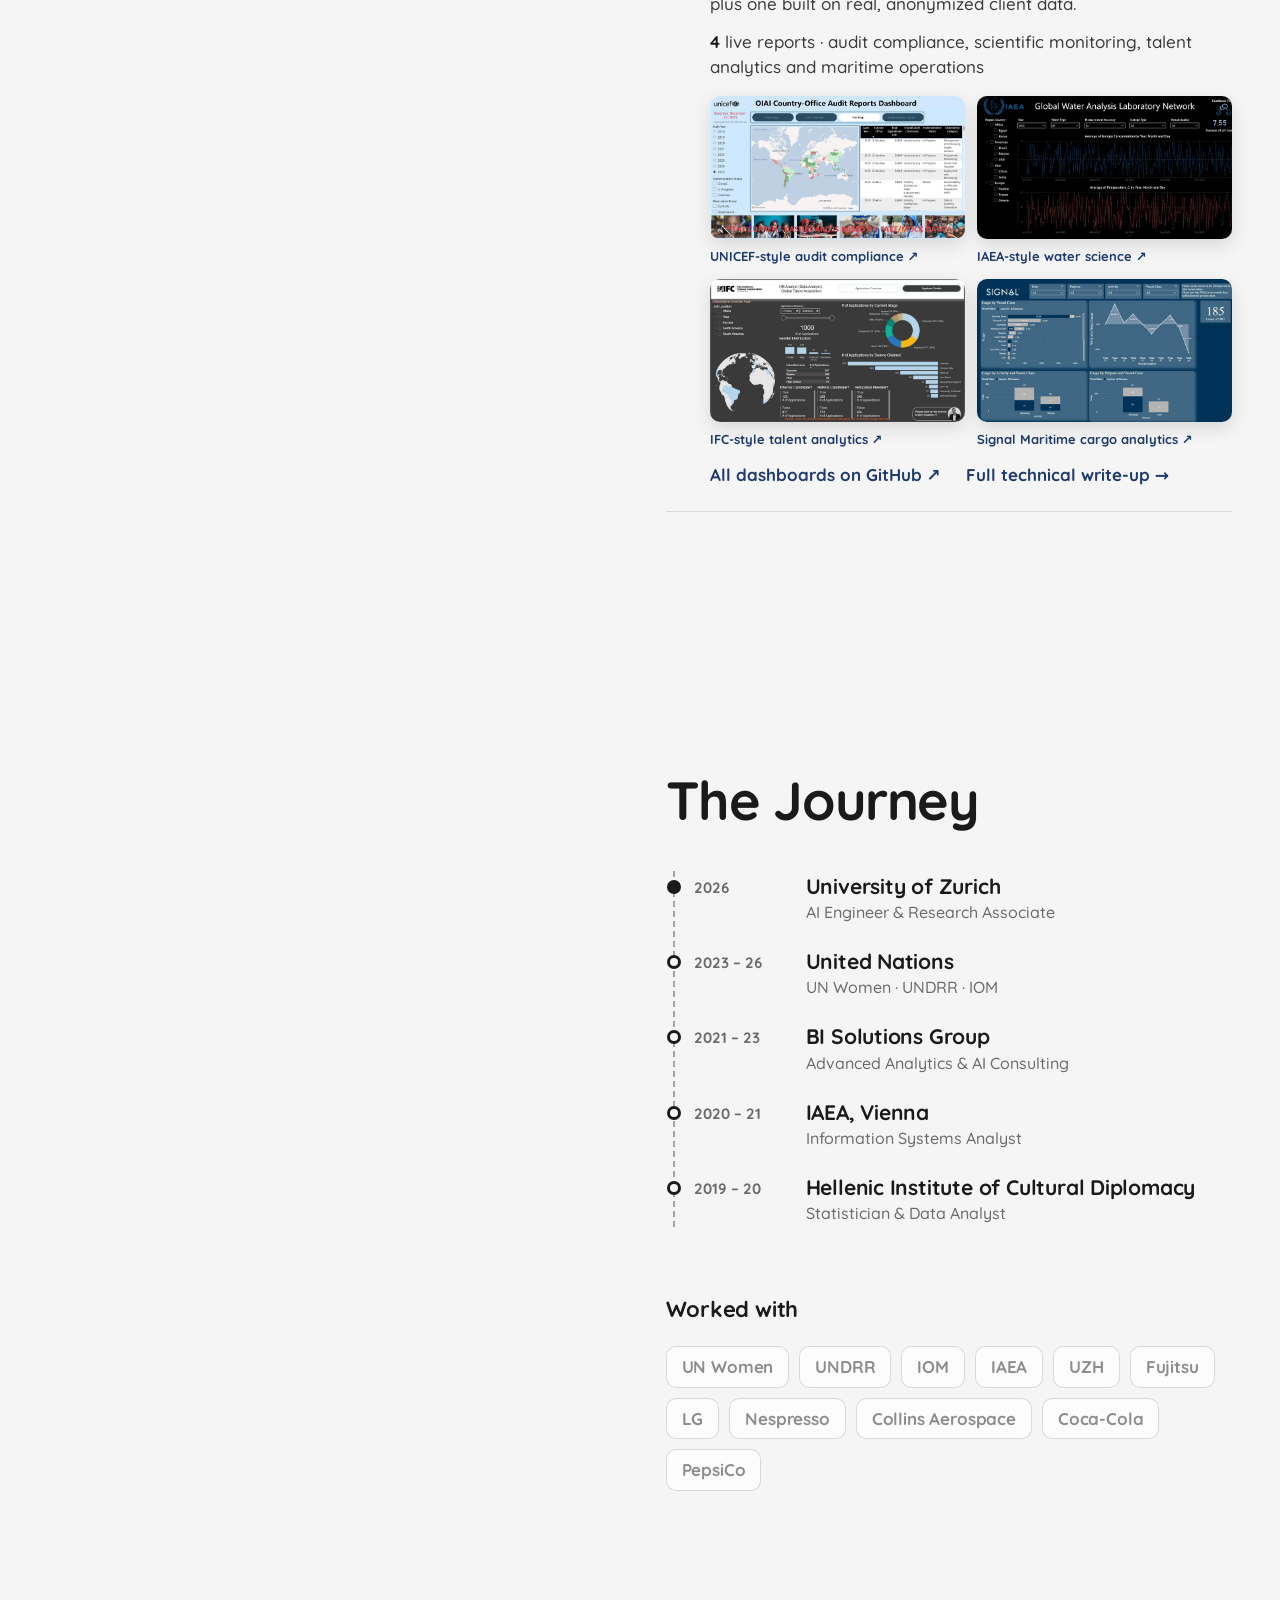
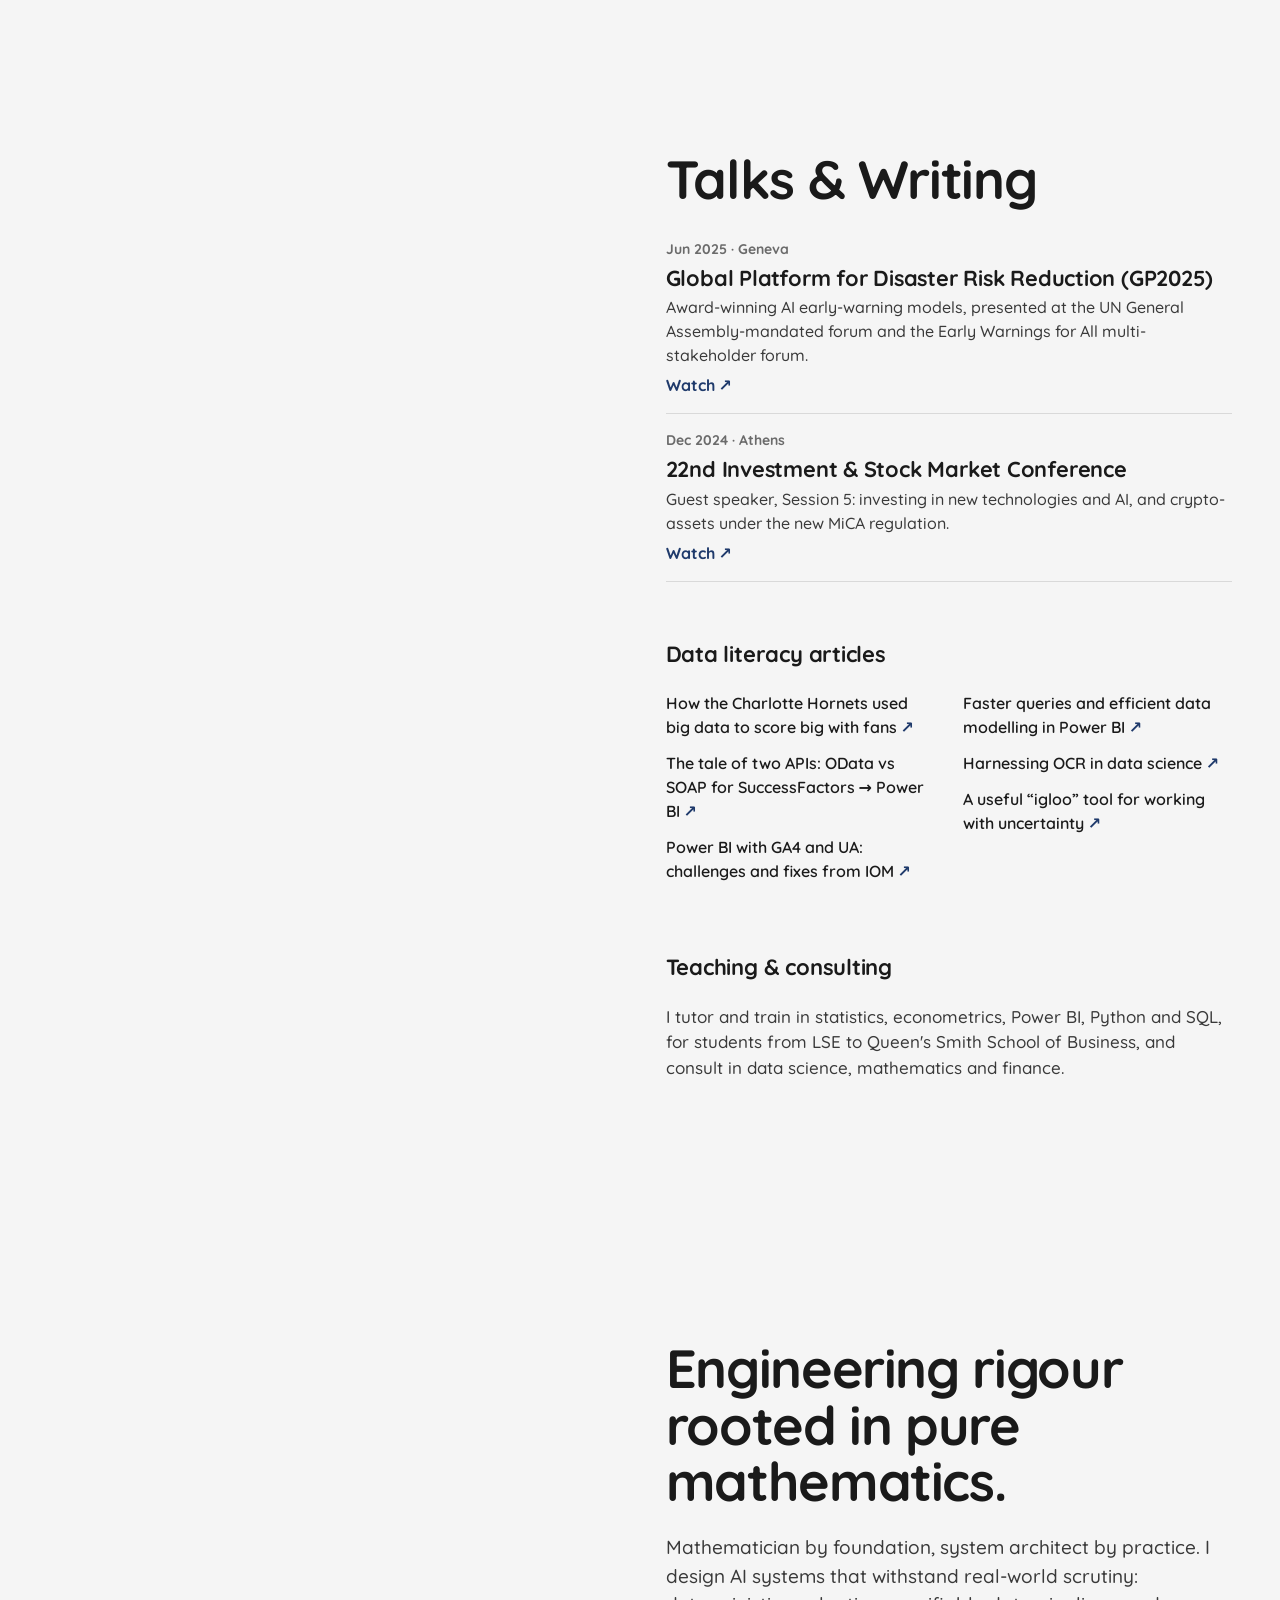
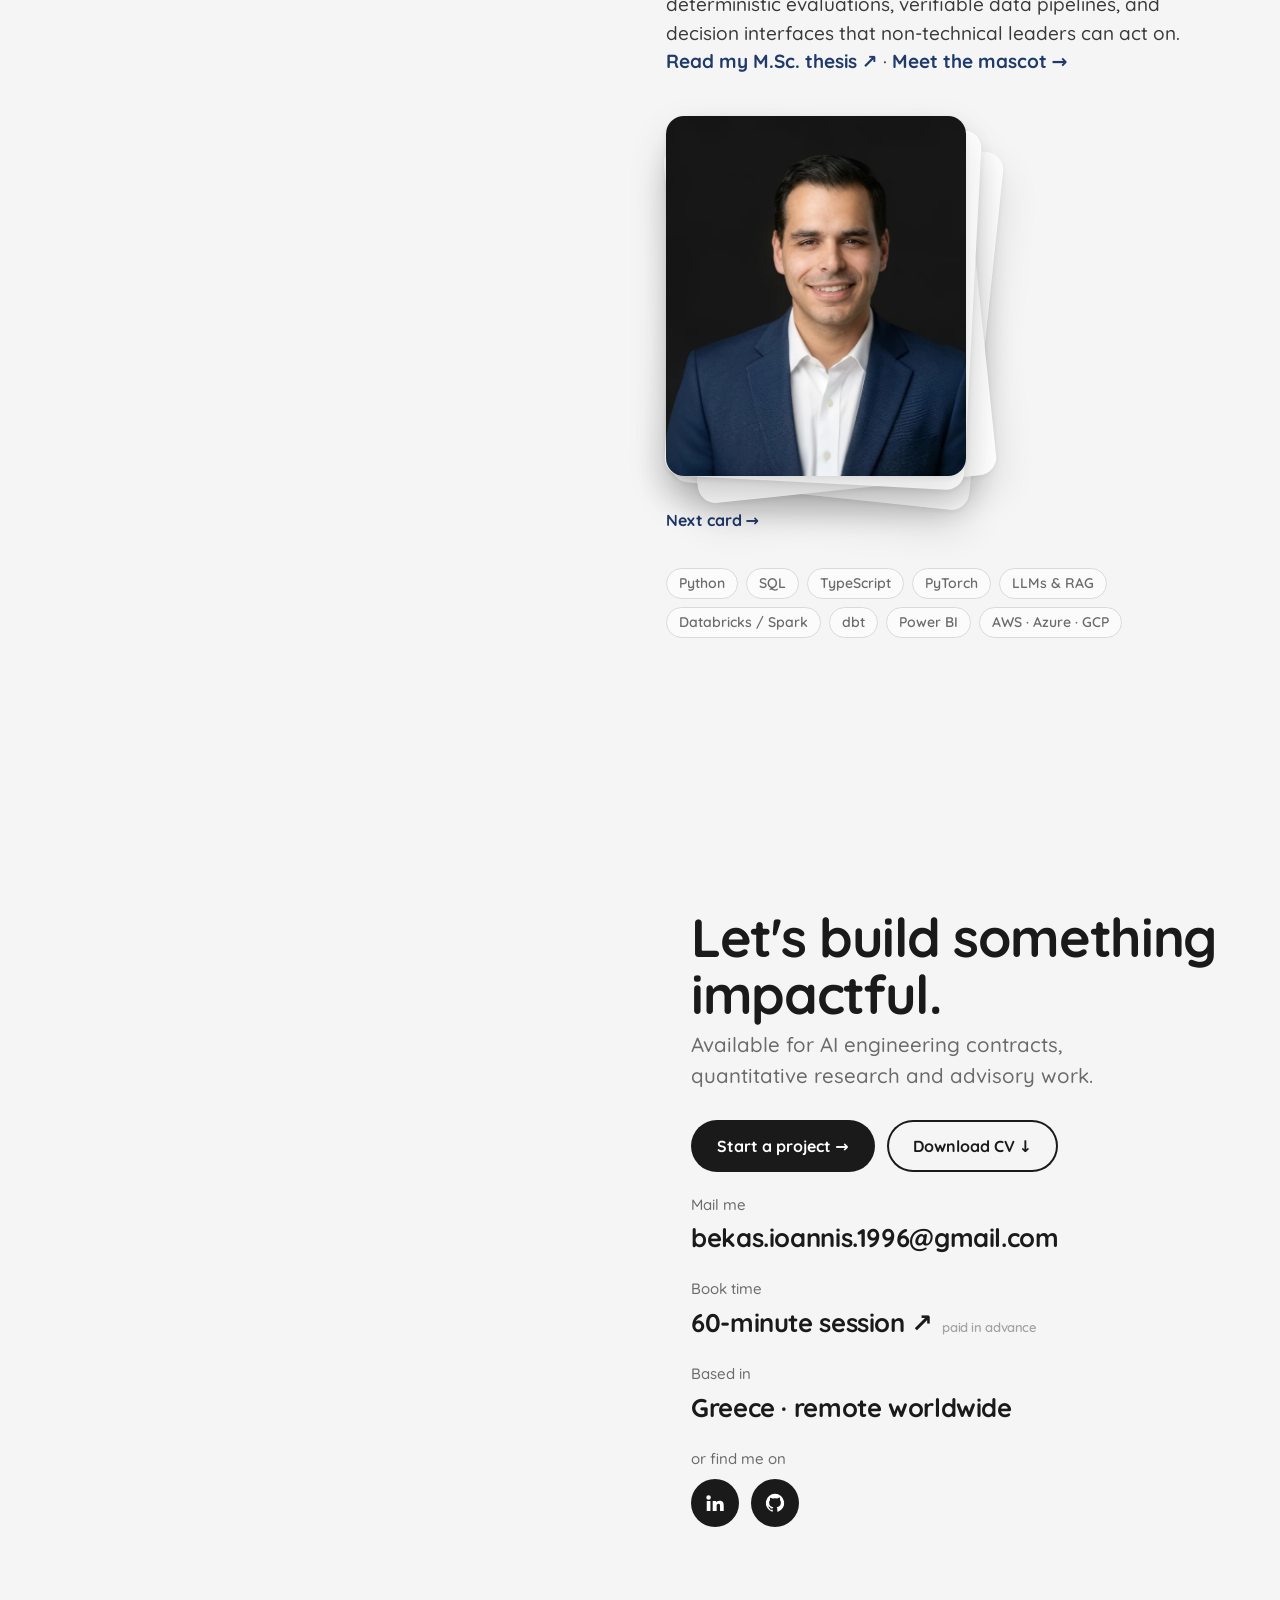
==== commit 797883db: "Add write-ups for the remaining AI and data science projects New case-study pages for AI Early Warni" ====
--- a/index.html
+++ b/index.html
@@ -90,6 +90,7 @@
                 <a class="work-link" href="https://www.youtube.com/live/_gxzUT5FB54?t=32160" target="_blank" rel="noopener">Watch the GP2025 presentation ↗</a>
                 <a class="work-link" href="https://www.artsteps.com/view/6835882f4540c76450bd18fb" target="_blank" rel="noopener">Virtual exhibition ↗</a>
                 <a class="work-link" href="https://github.com/IoannisBekas/Disaster-Risk-Reduction-Projects" target="_blank" rel="noopener">Code on GitHub ↗</a>
+                <a class="work-link" href="projects/early-warning-systems.html">Full technical write-up →</a>
               </div>
             </details>
           </li>
@@ -113,6 +114,7 @@
                 <p class="work-stats"><b>8</b> AI tools supported · <b>4</b> prompt classes · secure key proxy, no keys in the browser</p>
                 <ul class="tags"><li>Chrome MV3</li><li>Node.js</li><li>LLM orchestration</li><li>PostgreSQL</li><li>Payments</li></ul>
                 <a class="work-link" href="https://chromewebstore.google.com/detail/better-prompt/opniocbfeneoikelapjfahphenmkgfdg" target="_blank" rel="noopener">Get it on the Chrome Web Store ↗</a>
+                <a class="work-link" href="projects/betterprompt.html">Full technical write-up →</a>
               </div>
             </details>
           </li>
@@ -123,6 +125,7 @@
                 <p>Production food-security, displacement and shock-monitoring pipelines for UN Women, feeding interactive maps and comparison tools that rank where support is needed first. Includes a documented Shock Exposure Index: component scoring, weighting, missing-data rules and interpretation limits.</p>
                 <p class="work-stats"><b>9</b> public data sources: WFP/HDX, IPC, WDI, FAOSTAT, UNHCR, OCHA FTS, ILOSTAT, IDMC/IOM, Findex</p>
                 <ul class="tags"><li>Python</li><li>MapLibre</li><li>Chart.js</li><li>Data governance</li></ul>
+                <a class="work-link" href="projects/humanitarian-dashboards.html">Full technical write-up →</a>
               </div>
             </details>
           </li>
@@ -130,14 +133,16 @@
             <details open>
               <summary><svg class="folder" viewBox="0 0 24 24" aria-hidden="true"><path d="M3 6.5A1.5 1.5 0 0 1 4.5 5h4.2l2 2h8.8A1.5 1.5 0 0 1 21 8.5v9A1.5 1.5 0 0 1 19.5 19h-15A1.5 1.5 0 0 1 3 17.5z"/></svg>Power BI Case Studies <span class="work-year">2025</span></summary>
               <div class="work-body">
-                <p>Independent portfolio dashboards built on synthetic or representative demo data, showing how complex reporting questions become focused, usable Power BI experiences.</p>
-                <p class="work-stats"><b>3</b> live reports · audit compliance, scientific monitoring and talent analytics</p>
+                <p>Independent Power BI work: three synthetic-data demonstrations styled after the kind of organisation each one imagines serving, plus one built on real, anonymized client data.</p>
+                <p class="work-stats"><b>4</b> live reports · audit compliance, scientific monitoring, talent analytics and maritime operations</p>
                 <ul class="shots">
                   <li><a href="https://app.powerbi.com/view?r=eyJrIjoiMjI5NDc0MzItZjFjOC00YTBjLWI2ZDMtMzZjOGEzNWUzNDQ1IiwidCI6IjkyZTRkODIxLTQ0ZGYtNGFkYS04MGI1LWQyZjFkYzliMWZlNSIsImMiOjl9" target="_blank" rel="noopener"><img src="media/img/dash_unicef.webp" alt="UNICEF-style audit compliance dashboard with a world risk map" width="800" height="448" loading="lazy"><span>UNICEF-style audit compliance ↗</span></a></li>
                   <li><a href="https://app.powerbi.com/view?r=eyJrIjoiMzQ0ODJiOWMtNmZlMS00ZGY3LWFmYjktNDQ0MWU4M2FjOTNhIiwidCI6IjkyZTRkODIxLTQ0ZGYtNGFkYS04MGI1LWQyZjFkYzliMWZlNSIsImMiOjl9" target="_blank" rel="noopener"><img src="media/img/dash_iaea.webp" alt="IAEA-style water analysis dashboard with isotope and temperature trends" width="800" height="426" loading="lazy"><span>IAEA-style water science ↗</span></a></li>
                   <li><a href="https://app.powerbi.com/view?r=eyJrIjoiNzJhZTc4NDMtNzliOS00Y2U0LWI1ZmItYzNkYjFkNTJjNzI5IiwidCI6IjkyZTRkODIxLTQ0ZGYtNGFkYS04MGI1LWQyZjFkYzliMWZlNSIsImMiOjl9" target="_blank" rel="noopener"><img src="media/img/dash_ifc.webp" alt="IFC-style talent analytics dashboard with recruitment funnel" width="800" height="453" loading="lazy"><span>IFC-style talent analytics ↗</span></a></li>
+                  <li><a href="https://app.powerbi.com/view?r=eyJrIjoiYWUwZmRjODUtZjMyYy00Y2Q5LThjMjctYTI5MzExNzY0MmFmIiwidCI6IjkyZTRkODIxLTQ0ZGYtNGFkYS04MGI1LWQyZjFkYzliMWZlNSIsImMiOjl9" target="_blank" rel="noopener"><img src="media/img/dash_signal_maritime.webp" alt="Signal Maritime vessel cargo dashboard with IMO activity trend" width="800" height="447" loading="lazy"><span>Signal Maritime cargo analytics ↗</span></a></li>
                 </ul>
                 <a class="work-link" href="https://github.com/IoannisBekas/PowerBI-Dashboards" target="_blank" rel="noopener">All dashboards on GitHub ↗</a>
+                <a class="work-link" href="projects/power-bi-case-studies.html">Full technical write-up →</a>
               </div>
             </details>
           </li>
--- a/styles.css
+++ b/styles.css
@@ -262,10 +262,11 @@
 .shots {
   list-style: none;
   display: grid;
-  grid-template-columns: repeat(3, 1fr);
+  grid-template-columns: repeat(2, 1fr);
   gap: 12px;
   margin: 16px 0 4px;
   padding: 0;
+  max-width: 640px;
 }
 .shots a { display: block; text-decoration: none; font-size: 13px; font-weight: 700; color: var(--accent); }
 .shots img {
